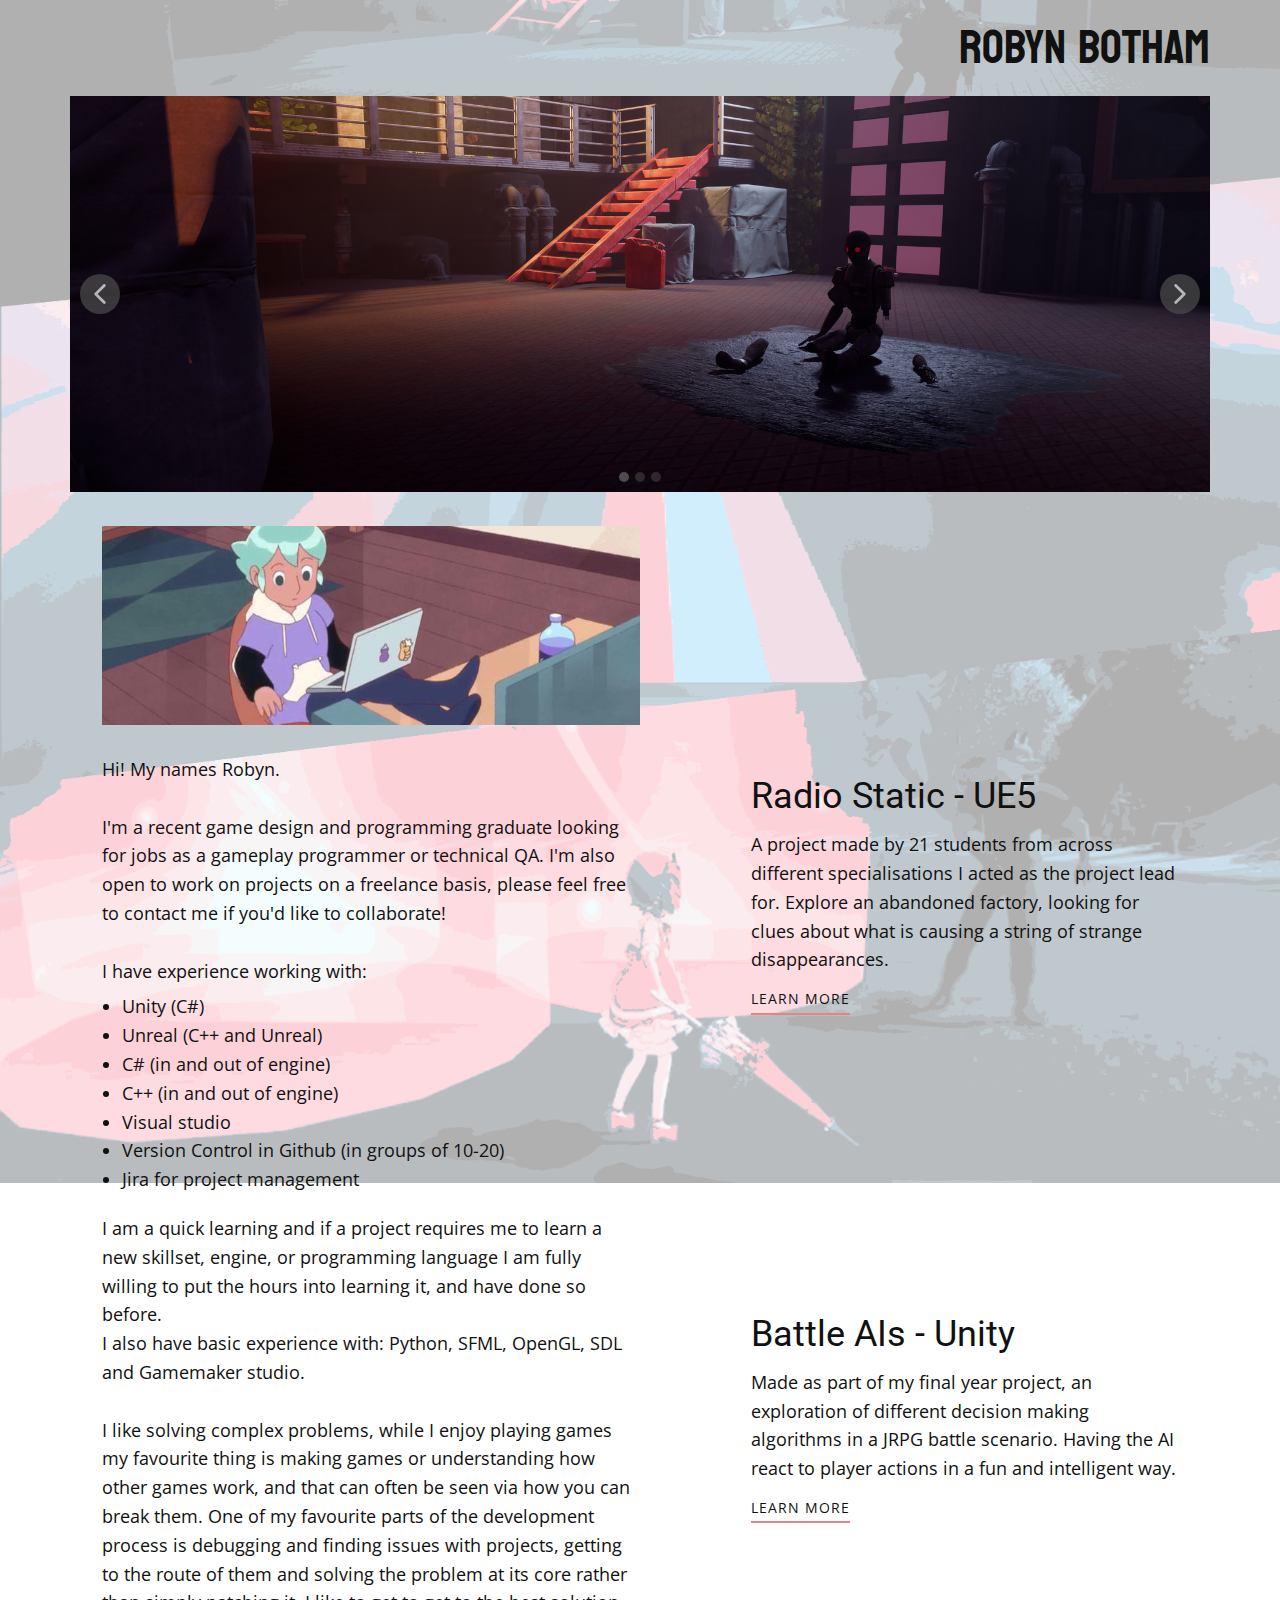
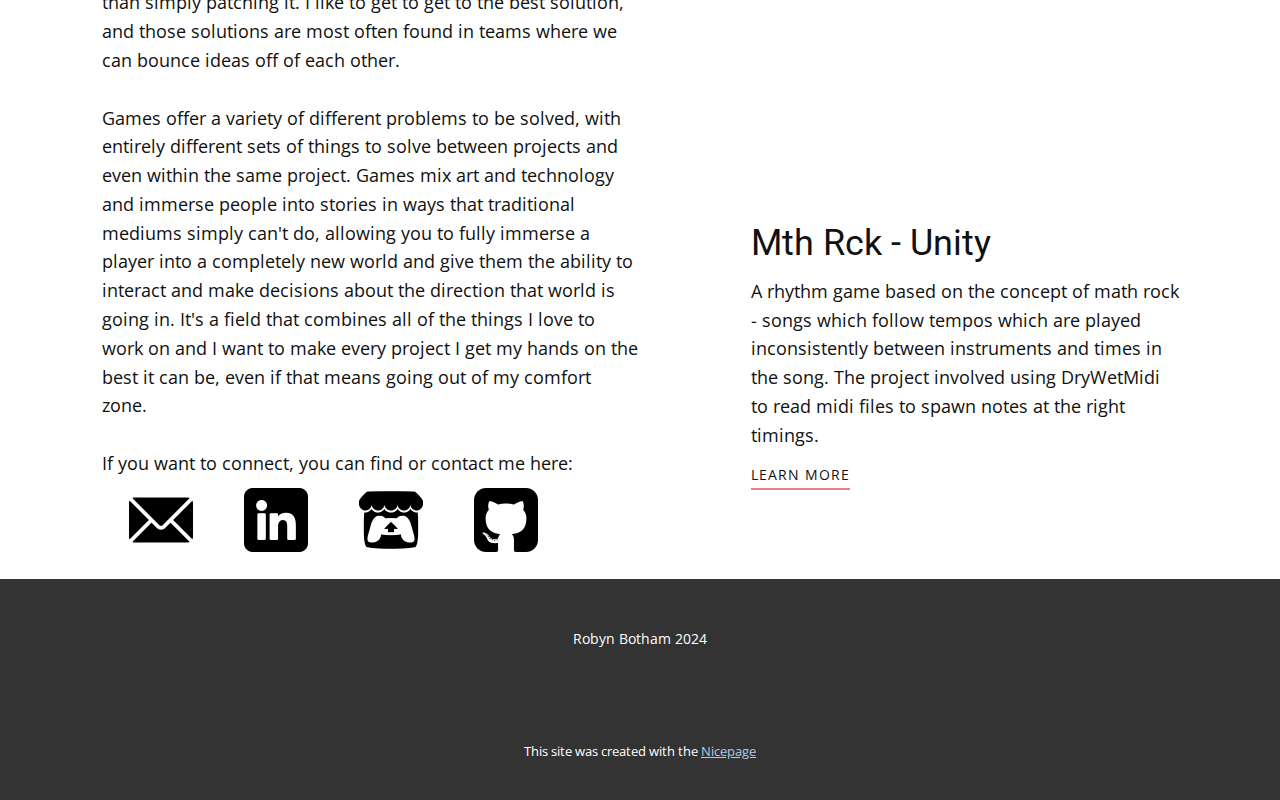
==== index.html @ fcae23da "fix" ====
<!DOCTYPE html>
<html style="font-size: 16px;" lang="en"><head>
    <meta name="viewport" content="width=device-width, initial-scale=1.0">
    <meta charset="utf-8">
    <meta name="keywords" content="games industry
programmer
unity
unreal">
    <meta name="description" content="Robyn Botham is a games design and programming graduate, looking for work in gameplay programming or technical QA roles in the game industry. ">
    <title>Robyn Botham Games Portfolio</title>
    <link rel="stylesheet" href="nicepage.css" media="screen">
<link rel="stylesheet" href="Home.css" media="screen">
    <script class="u-script" type="text/javascript" src="jquery.js" defer=""></script>
    <script class="u-script" type="text/javascript" src="nicepage.js" defer=""></script>
    <meta name="generator" content="Nicepage 6.10.5, nicepage.com">
    <meta property="og:title" content="Robyn Botham's Porfolio">
    <meta property="og:description" content="Game Industry Portfolio">
    <meta property="og:image" content="images/edit.png">
    <link id="u-theme-google-font" rel="stylesheet" href="https://fonts.googleapis.com/css?family=Roboto:100,100i,300,300i,400,400i,500,500i,700,700i,900,900i|Open+Sans:300,300i,400,400i,500,500i,600,600i,700,700i,800,800i">
    <link id="u-page-google-font" rel="stylesheet" href="https://fonts.googleapis.com/css?family=Bayon:400">
    
    
    
    
    <script type="application/ld+json">{
		"@context": "http://schema.org",
		"@type": "Organization",
		"name": ""
}</script>
    <meta name="theme-color" content="#478ac9">
    <meta property="og:type" content="website">
  <meta data-intl-tel-input-cdn-path="intlTelInput/"></head>
  <body data-home-page="Home.html" data-home-page-title="Home" data-path-to-root="./" data-include-products="false" class="u-body u-image u-xl-mode" data-lang="en" style="background-position: 50% 50%; background-image: url(&quot;images/opacity.png&quot;);"><header class="u-clearfix u-header u-header" id="sec-cfee"><div class="u-clearfix u-sheet u-sheet-1">
        <p class="u-align-right u-custom-font u-text u-text-1">Robyn Botham</p>
      </div></header>
    <section class="u-clearfix u-section-1" id="sec-9488">
      <div class="u-clearfix u-sheet u-sheet-1">
        <div class="u-carousel u-expanded-width u-gallery u-gallery-slider u-layout-carousel u-lightbox u-no-transition u-show-text-on-hover u-gallery-1" id="carousel-f504" data-interval="5000" data-u-ride="carousel">
          <ol class="u-absolute-hcenter u-carousel-indicators u-carousel-indicators-1">
            <li data-u-target="#carousel-f504" data-u-slide-to="0" class="u-active u-grey-70 u-shape-circle" style="width: 10px; height: 10px;"></li>
            <li data-u-target="#carousel-f504" data-u-slide-to="1" class="u-grey-70 u-shape-circle" style="width: 10px; height: 10px;"></li>
            <li data-u-target="#carousel-f504" data-u-slide-to="2" class="u-grey-70 u-shape-circle" style="width: 10px; height: 10px;"></li>
          </ol>
          <div class="u-carousel-inner u-gallery-inner" role="listbox">
            <div class="u-active u-carousel-item u-effect-fade u-gallery-item u-carousel-item-1">
              <div class="u-back-slide" data-image-width="1919" data-image-height="777">
                <img class="u-back-image u-expanded" src="images/radiostaitc.png">
              </div>
              <div class="u-align-center u-container-align-right u-over-slide u-shading u-valign-bottom u-over-slide-1">
                <h3 class="u-align-right u-gallery-heading" style="margin-right: 0px; margin-left: auto;">Radio Static</h3>
                <p class="u-align-right u-gallery-text" style="margin-right: 0px; margin-left: auto;">Set in the near future, you play as a government detective tasked with finding out what has been causing a string of strange disappearances. </p>
              </div>
            </div>
            <div class="u-carousel-item u-effect-fade u-gallery-item u-carousel-item-2">
              <div class="u-back-slide" data-image-width="1039" data-image-height="412">
                <img class="u-back-image u-expanded" src="images/aigame.png">
              </div>
              <div class="u-align-center u-container-align-right u-over-slide u-shading u-valign-bottom u-over-slide-2">
                <h3 class="u-align-right u-gallery-heading" style="margin-right: 0px; margin-left: auto;">Battle AIs</h3>
                <p class="u-align-right u-gallery-text" style="margin-right: 0px; margin-left: auto;">Made for my final year project, an exploration of different decision making algorithms in a battle scenario.</p>
              </div>
            </div>
            <div class="u-carousel-item u-effect-fade u-gallery-item u-carousel-item-3" data-image-width="347" data-image-height="222">
              <div class="u-back-slide">
                <img class="u-back-image u-expanded" src="images/mthroc.png" alt="MthRck">
              </div>
              <div class="u-align-center u-container-align-right u-over-slide u-shading u-valign-bottom u-over-slide-3">
                <h3 class="u-align-right u-gallery-heading" style="margin-right: 0px; margin-left: auto;">MthRck</h3>
                <p class="u-align-right u-gallery-text" style="margin-right: 0px; margin-left: auto;">rhythm game based off of math rock, can read midi files and turn them into playable levels.</p>
              </div>
              <style data-mode="XL"></style>
              <style data-mode="LG"></style>
              <style data-mode="MD"></style>
              <style data-mode="SM"></style>
              <style data-mode="XS"></style>
            </div>
          </div>
          <a class="u-absolute-vcenter u-carousel-control u-carousel-control-prev u-grey-70 u-icon-circle u-opacity u-opacity-70 u-spacing-10 u-text-white u-carousel-control-1" href="#carousel-f504" role="button" data-u-slide="prev">
            <span aria-hidden="true">
              <svg viewBox="0 0 451.847 451.847"><path d="M97.141,225.92c0-8.095,3.091-16.192,9.259-22.366L300.689,9.27c12.359-12.359,32.397-12.359,44.751,0
c12.354,12.354,12.354,32.388,0,44.748L173.525,225.92l171.903,171.909c12.354,12.354,12.354,32.391,0,44.744
c-12.354,12.365-32.386,12.365-44.745,0l-194.29-194.281C100.226,242.115,97.141,234.018,97.141,225.92z"></path></svg>
            </span>
            <span class="sr-only">
              <svg viewBox="0 0 451.847 451.847"><path d="M97.141,225.92c0-8.095,3.091-16.192,9.259-22.366L300.689,9.27c12.359-12.359,32.397-12.359,44.751,0
c12.354,12.354,12.354,32.388,0,44.748L173.525,225.92l171.903,171.909c12.354,12.354,12.354,32.391,0,44.744
c-12.354,12.365-32.386,12.365-44.745,0l-194.29-194.281C100.226,242.115,97.141,234.018,97.141,225.92z"></path></svg>
            </span>
          </a>
          <a class="u-absolute-vcenter u-carousel-control u-carousel-control-next u-grey-70 u-icon-circle u-opacity u-opacity-70 u-spacing-10 u-text-white u-carousel-control-2" href="#carousel-f504" role="button" data-u-slide="next">
            <span aria-hidden="true">
              <svg viewBox="0 0 451.846 451.847"><path d="M345.441,248.292L151.154,442.573c-12.359,12.365-32.397,12.365-44.75,0c-12.354-12.354-12.354-32.391,0-44.744
L278.318,225.92L106.409,54.017c-12.354-12.359-12.354-32.394,0-44.748c12.354-12.359,32.391-12.359,44.75,0l194.287,194.284
c6.177,6.18,9.262,14.271,9.262,22.366C354.708,234.018,351.617,242.115,345.441,248.292z"></path></svg>
            </span>
            <span class="sr-only">
              <svg viewBox="0 0 451.846 451.847"><path d="M345.441,248.292L151.154,442.573c-12.359,12.365-32.397,12.365-44.75,0c-12.354-12.354-12.354-32.391,0-44.744
L278.318,225.92L106.409,54.017c-12.354-12.359-12.354-32.394,0-44.748c12.354-12.359,32.391-12.359,44.75,0l194.287,194.284
c6.177,6.18,9.262,14.271,9.262,22.366C354.708,234.018,351.617,242.115,345.441,248.292z"></path></svg>
            </span>
          </a>
        </div>
      </div>
    </section>
    <section class="u-clearfix u-section-2" id="sec-8be1">
      <div class="u-clearfix u-sheet u-valign-middle u-sheet-1">
        <div class="custom-expanded u-layout-grid u-list u-list-1">
          <div class="u-repeater u-repeater-1">
            <div class="u-container-align-left u-container-style u-list-item u-repeater-item">
              <div class="u-container-layout u-similar-container u-valign-top u-container-layout-1">
                <div class="u-expanded-width u-video u-video-contain u-video-1">
                  <div class="embed-responsive embed-responsive-1">
                    <iframe style="position: absolute;top: 0;left: 0;width: 100%;height: 100%;" class="embed-responsive-item" src="https://www.youtube.com/embed/YjqsEYH8Xr0?mute=0&amp;showinfo=0&amp;controls=0&amp;start=0" frameborder="0" allowfullscreen=""></iframe>
                  </div>
                </div>
                <h3 class="u-align-left u-text u-text-default u-text-1">Radio Static - UE5</h3>
                <p class="u-align-left u-text u-text-2">A project made by 21 students from across different specialisations I acted​ as the project lead for. Explore an abandoned factory, looking for clues about what is causing a string of strange disappearances.&nbsp;</p>
                <a href="https://multidimensionalsock.itch.io/radiostatic" class="u-active-none u-align-left u-border-2 u-border-hover-palette-2-base u-border-palette-2-light-1 u-btn u-button-style u-hover-none u-none u-text-body-color u-btn-1" target="_blank">learn more</a>
              </div>
            </div>
            <div class="u-container-align-left u-container-style u-list-item u-repeater-item">
              <div class="u-container-layout u-similar-container u-valign-top u-container-layout-2">
                <div class="u-expanded-width u-video u-video-contain u-video-2">
                  <div class="embed-responsive embed-responsive-2">
                    <iframe style="position: absolute;top: 0;left: 0;width: 100%;height: 100%;" class="embed-responsive-item" src="https://www.youtube.com/embed/uM35WPZ2psQ?mute=0&amp;showinfo=0&amp;controls=0&amp;start=0" frameborder="0" allowfullscreen=""></iframe>
                  </div>
                </div>
                <h3 class="u-align-left u-text u-text-default u-text-3">Battle AIs - Unity</h3>
                <p class="u-align-left u-text u-text-4">Made as part of my final year project, an exploration of different decision making algorithms in a JRPG battle scenario. Having the AI react to player actions in a fun and intelligent way. </p>
                <a href="https://github.com/multidimensionalsock/Battle-AI-Project-Unity" class="u-active-none u-align-left u-border-2 u-border-hover-palette-2-base u-border-palette-2-light-1 u-btn u-button-style u-hover-none u-none u-text-body-color u-btn-2" target="_blank">learn more</a>
              </div>
            </div>
            <div class="u-container-align-left u-container-style u-list-item u-repeater-item">
              <div class="u-container-layout u-similar-container u-valign-top u-container-layout-3">
                <div class="u-expanded-width u-video u-video-contain u-video-3">
                  <div class="embed-responsive embed-responsive-3">
                    <iframe style="position: absolute;top: 0;left: 0;width: 100%;height: 100%;" class="embed-responsive-item" src="https://www.youtube.com/embed/Iao5DgEHjBU?mute=0&amp;showinfo=0&amp;controls=0&amp;start=0" frameborder="0" allowfullscreen=""></iframe>
                  </div>
                </div>
                <h3 class="u-align-left u-text u-text-default u-text-5">Mth Rck - Unity</h3>
                <p class="u-align-left u-text u-text-6">A rhythm game based on the concept of math rock - songs which follow tempos which are played inconsistently between instruments and times in the song. The project involved using DryWetMidi to read midi files to spawn notes at the right timings. </p>
                <a href="https://multidimensionalsock.itch.io/mth-rck" class="u-active-none u-align-left u-border-2 u-border-hover-palette-2-base u-border-palette-2-light-1 u-btn u-button-style u-hover-none u-none u-text-body-color u-btn-3" target="_blank">learn more</a>
              </div>
            </div>
          </div>
        </div>
        <img class="u-image u-image-default u-image-1" src="images/cas-appreciation-post-v0-9ns3jdobke0b1.jpg" alt="" data-image-width="750" data-image-height="418">
        <p class="u-text u-text-7">Hi! My names Robyn.&nbsp;<br>
          <br>I'm a recent game design and programming graduate looking for jo​bs as a gameplay programmer or technical QA. I'm also open to work on projects on a freelance basis, please feel free to contact me if you'd like to collaborate!<br>
          <br>I have experience working with:
        </p>
        <ul class="u-text u-text-8">
          <li>Unity (C#)</li>
          <li>Unreal (C++ and Unreal)</li>
          <li>C# (in and out of engine)</li>
          <li>C++ (in and out of engine)&nbsp;</li>
          <li>Visual studio&nbsp;</li>
          <li>Version Control in Github (in groups of 10-20)</li>
          <li>Jira for project management&nbsp;</li>
        </ul>
        <p class="u-text u-text-9">I am a quick learning and if a project requires me to learn a new skillset, engine, or programming language I am fully willing to put the hours into learning it, and have done so before.<br>I also have basic experience with: Python, SFML, OpenGL, SDL and Gamemaker studio.&nbsp;<br>&nbsp;<br>I like solving complex problems, while I enjoy playing games my favourite thing is making games or understanding how other games work, and that can often be seen via how you can break them. One of my favourite parts of the development process is debugging and finding issues with projects, getting to the route of them and solving the problem at its core rather than simply patching it. I like to get to get to the best solution, and those solutions are most often found in teams where we can bounce ideas off of each other.<br>
          <br>Games offer a variety of different problems to be solved, with entirely different sets of things to solve between projects and even within the same project. Games mix art and technology and immerse people into stories in ways that traditional mediums simply can't do, allowing you to fully immerse a player into a completely new world and give them the ability to interact and make decisions about the direction that world is going in. It's a field that combines all of the things I love to work on and I want to make every project I get my hands on the best it can be, even if that means going out of my comfort zone.<br>
          <br>If you want to connect, you can find or contact me here:<br>
        </p>
        <div class="u-list u-list-2">
          <div class="u-repeater u-repeater-2">
            <div class="u-container-style u-list-item u-repeater-item">
              <div class="u-container-layout u-similar-container u-container-layout-4"><span class="u-custom-item u-file-icon u-icon u-icon-1" data-href="mailto:dbotham16@outlook.com" data-target="_blank"><img src="images/542689.png" alt=""></span>
              </div>
            </div>
            <div class="u-container-style u-list-item u-repeater-item">
              <div class="u-container-layout u-similar-container u-container-layout-5"><span class="u-custom-item u-file-icon u-icon u-icon-2" data-href="https://www.linkedin.com/in/multidimensionalsock/" data-target="_blank"><img src="images/3536569.png" alt=""></span>
              </div>
            </div>
            <div class="u-container-style u-list-item u-repeater-item">
              <div class="u-container-layout u-similar-container u-container-layout-6"><span class="u-custom-item u-file-icon u-icon u-icon-3" data-href="https://multidimensionalsock.itch.io/"><img src="images/itch-io_2.png" alt=""></span>
              </div>
            </div>
            <div class="u-container-style u-list-item u-repeater-item">
              <div class="u-container-layout u-similar-container u-container-layout-7"><span class="u-custom-item u-file-icon u-icon u-icon-4" data-href="https://github.com/multidimensionalsock" data-target="_blank"><img src="images/25657.png" alt=""></span>
              </div>
            </div>
          </div>
        </div>
      </div>
    </section>
    
    
    
    <footer class="u-align-center u-clearfix u-footer u-grey-80 u-footer" id="sec-14c9"><div class="u-clearfix u-sheet u-sheet-1">
        <p class="u-small-text u-text u-text-variant u-text-1">Robyn Botham 2024</p>
      </div></footer>
    <section class="u-backlink u-clearfix u-grey-80">
      <p class="u-text">
        <span>This site was created with the </span>
        <a class="u-link" href="https://nicepage.com/" target="_blank" rel="nofollow">
          <span>Nicepage</span>
        </a>
      </p>
    </section>
  
</body></html>
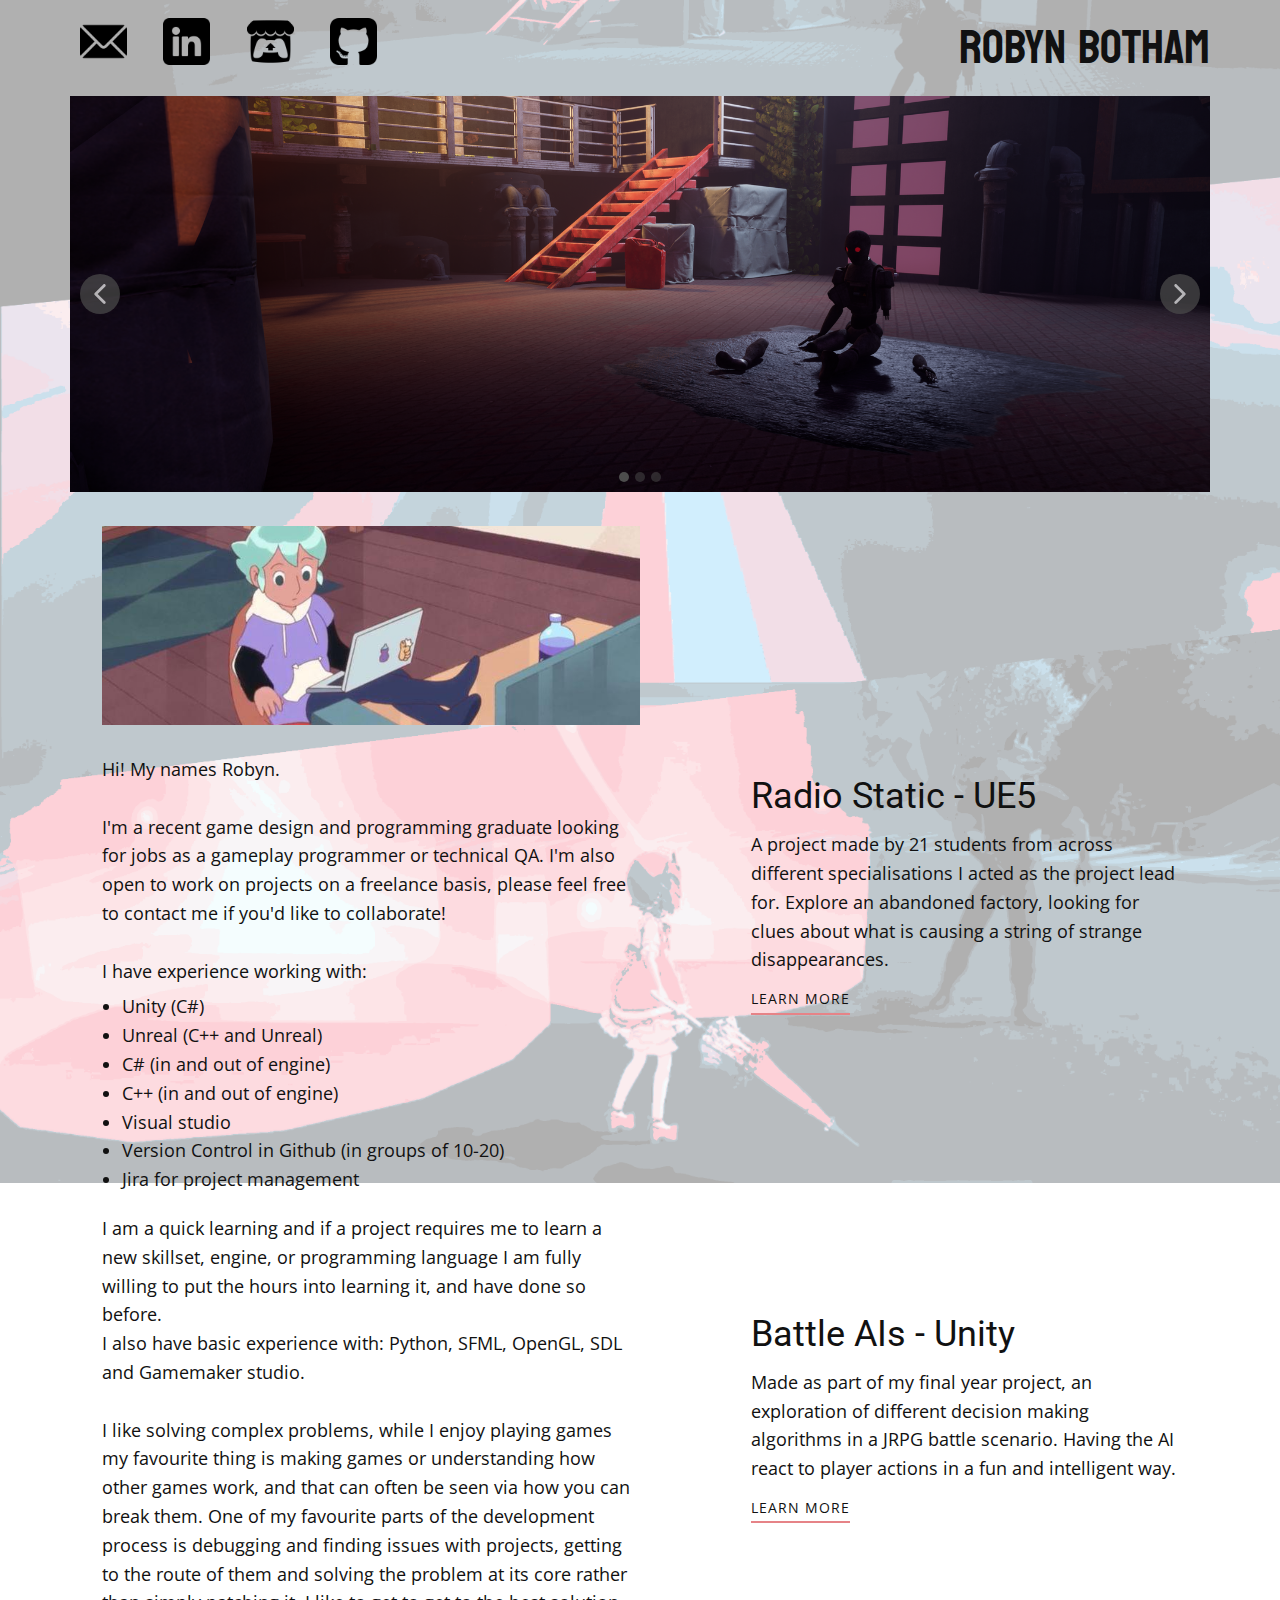
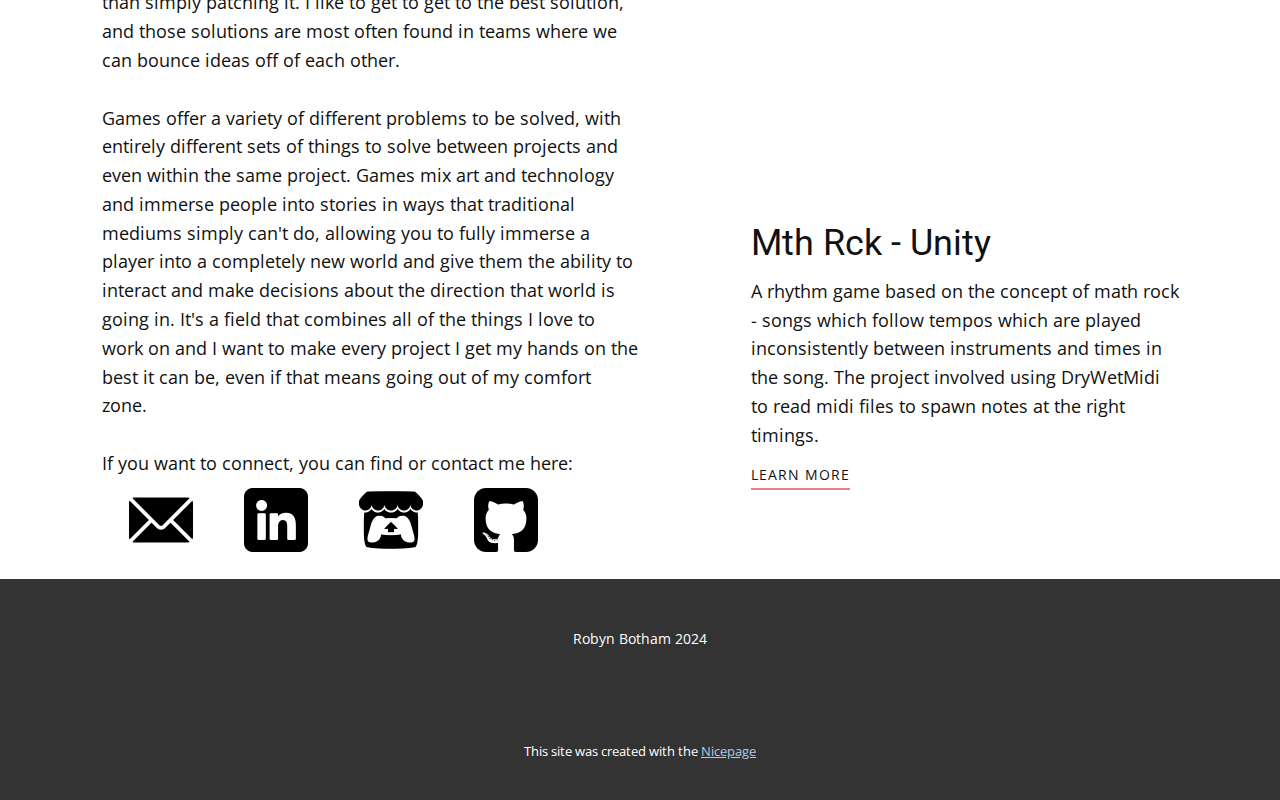
==== commit 848e4882: "Revert "fix"" ====
--- a/index.html
+++ b/index.html
@@ -31,6 +31,26 @@
     <meta property="og:type" content="website">
   <meta data-intl-tel-input-cdn-path="intlTelInput/"></head>
   <body data-home-page="Home.html" data-home-page-title="Home" data-path-to-root="./" data-include-products="false" class="u-body u-image u-xl-mode" data-lang="en" style="background-position: 50% 50%; background-image: url(&quot;images/opacity.png&quot;);"><header class="u-clearfix u-header u-header" id="sec-cfee"><div class="u-clearfix u-sheet u-sheet-1">
+        <div class="u-list u-list-1">
+          <div class="u-repeater u-repeater-1">
+            <div class="u-container-style u-list-item u-repeater-item">
+              <div class="u-container-layout u-similar-container u-container-layout-1"><span class="u-custom-item u-file-icon u-icon u-icon-1" data-href="mailto:dbotham16@outlook.com" data-target="_blank"><img src="images/542689.png" alt=""></span>
+              </div>
+            </div>
+            <div class="u-container-style u-list-item u-repeater-item">
+              <div class="u-container-layout u-similar-container u-container-layout-2"><span class="u-custom-item u-file-icon u-icon u-icon-2" data-href="https://www.linkedin.com/in/multidimensionalsock/" data-target="_blank"><img src="images/3536569.png" alt=""></span>
+              </div>
+            </div>
+            <div class="u-container-style u-list-item u-repeater-item">
+              <div class="u-container-layout u-similar-container u-container-layout-3"><span class="u-custom-item u-file-icon u-icon u-icon-3" data-href="https://multidimensionalsock.itch.io/"><img src="images/itch-io_2.png" alt=""></span>
+              </div>
+            </div>
+            <div class="u-container-style u-list-item u-repeater-item">
+              <div class="u-container-layout u-similar-container u-container-layout-4"><span class="u-custom-item u-file-icon u-icon u-icon-4" data-href="https://github.com/multidimensionalsock" data-target="_blank"><img src="images/25657.png" alt=""></span>
+              </div>
+            </div>
+          </div>
+        </div>
         <p class="u-align-right u-custom-font u-text u-text-1">Robyn Botham</p>
       </div></header>
     <section class="u-clearfix u-section-1" id="sec-9488">
--- a/nicepage.css
+++ b/nicepage.css
@@ -42557,30 +42557,106 @@
   min-height: 96px;
 }
 
+.u-header .u-list-1 {
+  width: 323px;
+  margin: 0 auto 0 0;
+}
+
+.u-header .u-repeater-1 {
+  min-height: 83px;
+  grid-auto-columns: calc(25% - 7.5px);
+  grid-template-columns: repeat(4, calc(25% - 7.5px));
+  grid-gap: 10px;
+}
+
+.u-header .u-container-layout-1 {
+  padding: 10px 10px 9px;
+}
+
+.u-header .u-icon-1 {
+  width: 47px;
+  height: 47px;
+  margin: 8px auto 0 0;
+  padding: 0;
+}
+
+.u-header .u-container-layout-2 {
+  padding: 10px 10px 9px;
+}
+
+.u-header .u-icon-2 {
+  width: 47px;
+  height: 47px;
+  margin: 8px auto 0 0;
+  padding: 0;
+}
+
+.u-header .u-container-layout-3 {
+  padding: 10px 10px 9px;
+}
+
+.u-header .u-icon-3 {
+  width: 47px;
+  height: 47px;
+  margin: 8px auto 0 0;
+  padding: 0;
+}
+
+.u-header .u-container-layout-4 {
+  padding: 10px 10px 9px;
+}
+
+.u-header .u-icon-4 {
+  width: 47px;
+  height: 47px;
+  margin: 8px auto 0 0;
+  padding: 0;
+}
+
 .u-header .u-text-1 {
   font-family: Bayon;
   line-height: 2;
   font-size: 3rem;
-  margin: 0 0 0 641px;
+  margin: -83px 0 0 641px;
 }
 @media (max-width: 1199px) {
+  .u-header .u-list-1 {
+    width: 323px;
+  }
+
   .u-header .u-text-1 {
+    margin-top: -83px;
     margin-right: 0;
     margin-left: 541px;
   }
 }
 @media (max-width: 991px) {
+  .u-header .u-repeater-1 {
+    min-height: 365px;
+    grid-auto-columns: calc(50% - 5px);
+    grid-template-columns: repeat(2, calc(50% - 5px));
+  }
+
   .u-header .u-text-1 {
     margin-left: 321px;
   }
 }
 @media (max-width: 767px) {
+  .u-header .u-repeater-1 {
+    grid-auto-columns: calc(100% - 0px);
+    grid-template-columns: 100%;
+  }
+
   .u-header .u-text-1 {
+    margin-left: 141px;
     font-size: 1rem;
-    margin-left: 141px;
   }
 }
 @media (max-width: 575px) {
+  .u-header .u-repeater-1 {
+    grid-auto-columns: 100%;
+  }
+
   .u-header .u-text-1 {
     margin-left: 0;
   }
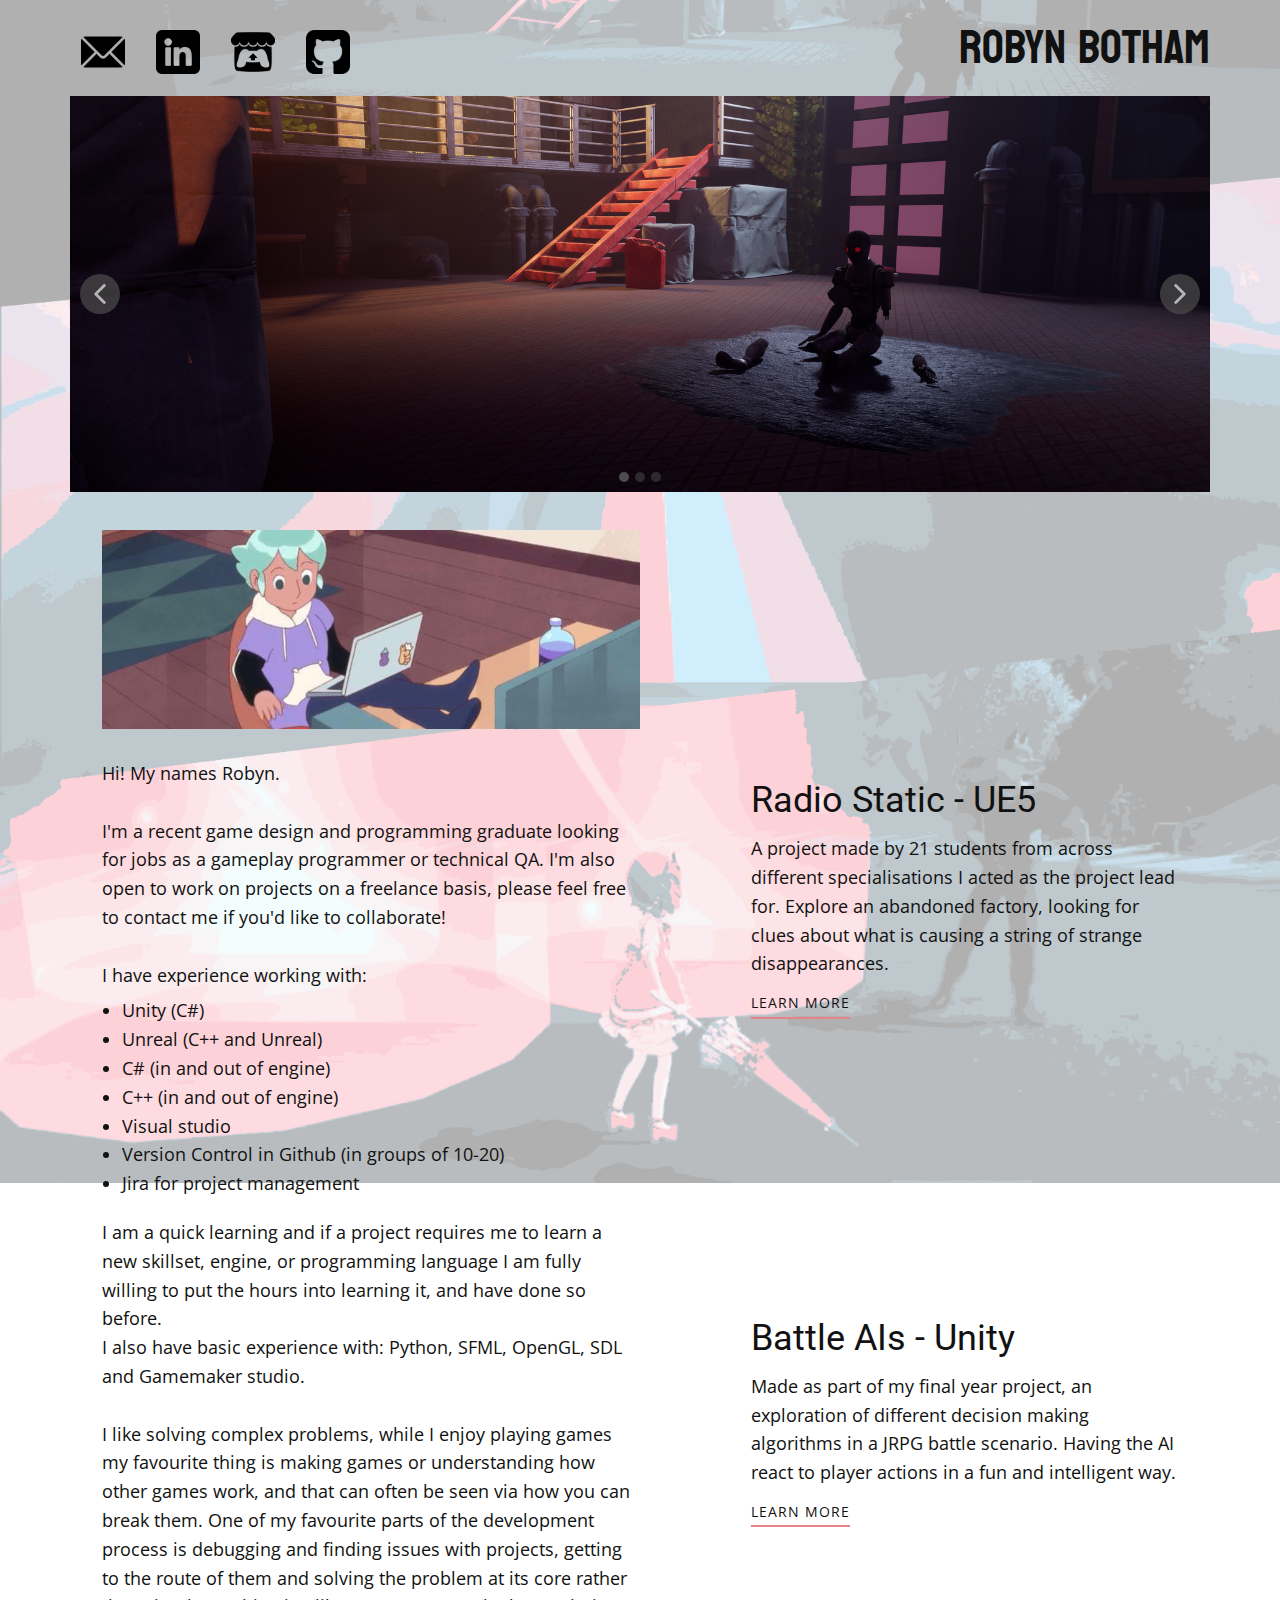
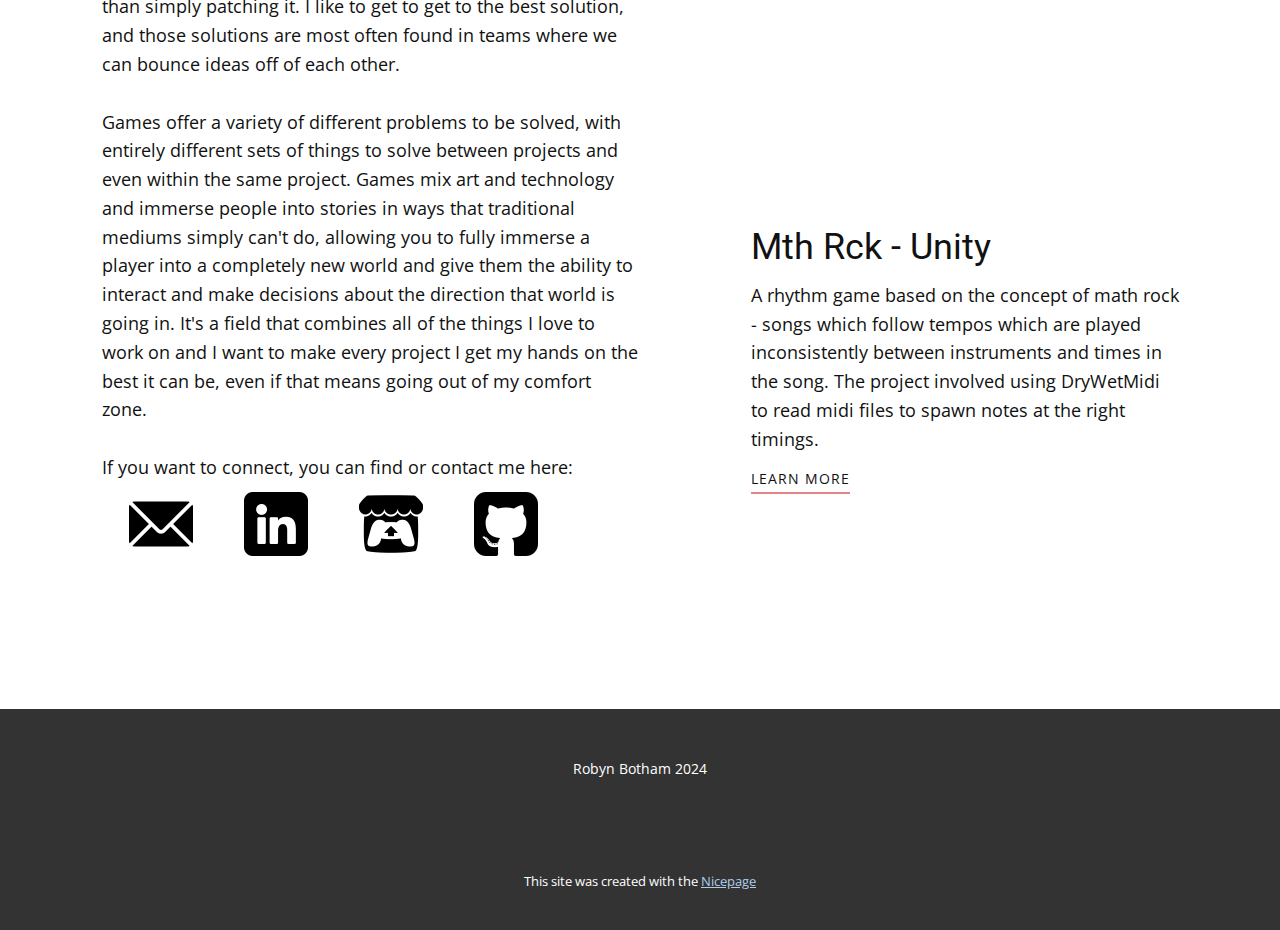
==== commit 2934ab97: "format update" ====
--- a/index.html
+++ b/index.html
@@ -30,36 +30,36 @@
     <meta name="theme-color" content="#478ac9">
     <meta property="og:type" content="website">
   <meta data-intl-tel-input-cdn-path="intlTelInput/"></head>
-  <body data-home-page="Home.html" data-home-page-title="Home" data-path-to-root="./" data-include-products="false" class="u-body u-image u-xl-mode" data-lang="en" style="background-position: 50% 50%; background-image: url(&quot;images/opacity.png&quot;);"><header class="u-clearfix u-header u-header" id="sec-cfee"><div class="u-clearfix u-sheet u-sheet-1">
-        <div class="u-list u-list-1">
+  <body data-home-page="Home.html" data-home-page-title="Home" data-path-to-root="./" data-include-products="false" class="u-body u-image u-xl-mode" data-lang="en" style="background-position: 50% 50%; background-image: url(&quot;images/opacity.png&quot;);"><header class="u-clearfix u-header u-header" id="sec-cfee"><div class="u-clearfix u-sheet u-valign-bottom-lg u-valign-bottom-xl u-valign-middle-md u-valign-middle-sm u-sheet-1">
+        <p class="u-align-center-md u-align-center-sm u-align-center-xs u-align-right-lg u-align-right-xl u-custom-font u-text u-text-1">Robyn Botham</p>
+        <div class="u-expanded-width-md u-expanded-width-sm u-expanded-width-xs u-list u-list-1">
           <div class="u-repeater u-repeater-1">
             <div class="u-container-style u-list-item u-repeater-item">
-              <div class="u-container-layout u-similar-container u-container-layout-1"><span class="u-custom-item u-file-icon u-icon u-icon-1" data-href="mailto:dbotham16@outlook.com" data-target="_blank"><img src="images/542689.png" alt=""></span>
-              </div>
-            </div>
-            <div class="u-container-style u-list-item u-repeater-item">
-              <div class="u-container-layout u-similar-container u-container-layout-2"><span class="u-custom-item u-file-icon u-icon u-icon-2" data-href="https://www.linkedin.com/in/multidimensionalsock/" data-target="_blank"><img src="images/3536569.png" alt=""></span>
-              </div>
-            </div>
-            <div class="u-container-style u-list-item u-repeater-item">
-              <div class="u-container-layout u-similar-container u-container-layout-3"><span class="u-custom-item u-file-icon u-icon u-icon-3" data-href="https://multidimensionalsock.itch.io/"><img src="images/itch-io_2.png" alt=""></span>
-              </div>
-            </div>
-            <div class="u-container-style u-list-item u-repeater-item">
-              <div class="u-container-layout u-similar-container u-container-layout-4"><span class="u-custom-item u-file-icon u-icon u-icon-4" data-href="https://github.com/multidimensionalsock" data-target="_blank"><img src="images/25657.png" alt=""></span>
-              </div>
-            </div>
-          </div>
-        </div>
-        <p class="u-align-right u-custom-font u-text u-text-1">Robyn Botham</p>
+              <div class="u-container-layout u-similar-container u-valign-middle u-container-layout-1"><span class="u-custom-item u-file-icon u-icon u-icon-1" data-href="mailto:dbotham16@outlook.com" data-target="_blank"><img src="images/542689.png" alt=""></span>
+              </div>
+            </div>
+            <div class="u-container-style u-list-item u-repeater-item">
+              <div class="u-container-layout u-similar-container u-valign-middle u-container-layout-2"><span class="u-custom-item u-file-icon u-icon u-icon-2" data-href="https://www.linkedin.com/in/multidimensionalsock/" data-target="_blank"><img src="images/3536569.png" alt=""></span>
+              </div>
+            </div>
+            <div class="u-container-style u-list-item u-repeater-item">
+              <div class="u-container-layout u-similar-container u-valign-middle u-container-layout-3"><span class="u-custom-item u-file-icon u-icon u-icon-3" data-href="https://multidimensionalsock.itch.io/"><img src="images/itch-io_2.png" alt=""></span>
+              </div>
+            </div>
+            <div class="u-container-style u-list-item u-repeater-item">
+              <div class="u-container-layout u-similar-container u-valign-middle u-container-layout-4"><span class="u-custom-item u-file-icon u-icon u-icon-4" data-href="https://github.com/multidimensionalsock" data-target="_blank"><img src="images/25657.png" alt=""></span>
+              </div>
+            </div>
+          </div>
+        </div>
       </div></header>
     <section class="u-clearfix u-section-1" id="sec-9488">
       <div class="u-clearfix u-sheet u-sheet-1">
-        <div class="u-carousel u-expanded-width u-gallery u-gallery-slider u-layout-carousel u-lightbox u-no-transition u-show-text-on-hover u-gallery-1" id="carousel-f504" data-interval="5000" data-u-ride="carousel">
+        <div class="u-carousel u-expanded-width u-gallery u-gallery-slider u-layout-carousel u-lightbox u-no-transition u-show-text-on-hover u-gallery-1" id="carousel-1eee" data-interval="5000" data-u-ride="carousel">
           <ol class="u-absolute-hcenter u-carousel-indicators u-carousel-indicators-1">
-            <li data-u-target="#carousel-f504" data-u-slide-to="0" class="u-active u-grey-70 u-shape-circle" style="width: 10px; height: 10px;"></li>
-            <li data-u-target="#carousel-f504" data-u-slide-to="1" class="u-grey-70 u-shape-circle" style="width: 10px; height: 10px;"></li>
-            <li data-u-target="#carousel-f504" data-u-slide-to="2" class="u-grey-70 u-shape-circle" style="width: 10px; height: 10px;"></li>
+            <li data-u-target="#carousel-1eee" data-u-slide-to="0" class="u-active u-grey-70 u-shape-circle" style="width: 10px; height: 10px;"></li>
+            <li data-u-target="#carousel-1eee" data-u-slide-to="1" class="u-grey-70 u-shape-circle" style="width: 10px; height: 10px;"></li>
+            <li data-u-target="#carousel-1eee" data-u-slide-to="2" class="u-grey-70 u-shape-circle" style="width: 10px; height: 10px;"></li>
           </ol>
           <div class="u-carousel-inner u-gallery-inner" role="listbox">
             <div class="u-active u-carousel-item u-effect-fade u-gallery-item u-carousel-item-1">
@@ -91,11 +91,11 @@
               <style data-mode="XL"></style>
               <style data-mode="LG"></style>
               <style data-mode="MD"></style>
-              <style data-mode="SM"></style>
-              <style data-mode="XS"></style>
-            </div>
-          </div>
-          <a class="u-absolute-vcenter u-carousel-control u-carousel-control-prev u-grey-70 u-icon-circle u-opacity u-opacity-70 u-spacing-10 u-text-white u-carousel-control-1" href="#carousel-f504" role="button" data-u-slide="prev">
+              <style data-mode="SM" data-visited="true"></style>
+              <style data-mode="XS" data-visited="true"></style>
+            </div>
+          </div>
+          <a class="u-absolute-vcenter u-carousel-control u-carousel-control-prev u-grey-70 u-icon-circle u-opacity u-opacity-70 u-spacing-10 u-text-white u-carousel-control-1" href="#carousel-1eee" role="button" data-u-slide="prev">
             <span aria-hidden="true">
               <svg viewBox="0 0 451.847 451.847"><path d="M97.141,225.92c0-8.095,3.091-16.192,9.259-22.366L300.689,9.27c12.359-12.359,32.397-12.359,44.751,0
 c12.354,12.354,12.354,32.388,0,44.748L173.525,225.92l171.903,171.909c12.354,12.354,12.354,32.391,0,44.744
@@ -107,7 +107,7 @@
 c-12.354,12.365-32.386,12.365-44.745,0l-194.29-194.281C100.226,242.115,97.141,234.018,97.141,225.92z"></path></svg>
             </span>
           </a>
-          <a class="u-absolute-vcenter u-carousel-control u-carousel-control-next u-grey-70 u-icon-circle u-opacity u-opacity-70 u-spacing-10 u-text-white u-carousel-control-2" href="#carousel-f504" role="button" data-u-slide="next">
+          <a class="u-absolute-vcenter u-carousel-control u-carousel-control-next u-grey-70 u-icon-circle u-opacity u-opacity-70 u-spacing-10 u-text-white u-carousel-control-2" href="#carousel-1eee" role="button" data-u-slide="next">
             <span aria-hidden="true">
               <svg viewBox="0 0 451.846 451.847"><path d="M345.441,248.292L151.154,442.573c-12.359,12.365-32.397,12.365-44.75,0c-12.354-12.354-12.354-32.391,0-44.744
 L278.318,225.92L106.409,54.017c-12.354-12.359-12.354-32.394,0-44.748c12.354-12.359,32.391-12.359,44.75,0l194.287,194.284
@@ -123,48 +123,48 @@
       </div>
     </section>
     <section class="u-clearfix u-section-2" id="sec-8be1">
-      <div class="u-clearfix u-sheet u-valign-middle u-sheet-1">
-        <div class="custom-expanded u-layout-grid u-list u-list-1">
+      <div class="u-clearfix u-sheet u-valign-middle-lg u-valign-middle-md u-sheet-1">
+        <div class="u-expanded-width-md u-expanded-width-sm u-expanded-width-xs u-layout-grid u-list u-list-1">
           <div class="u-repeater u-repeater-1">
-            <div class="u-container-align-left u-container-style u-list-item u-repeater-item">
-              <div class="u-container-layout u-similar-container u-valign-top u-container-layout-1">
+            <div class="u-container-align-left-lg u-container-align-left-md u-container-align-left-sm u-container-align-left-xl u-container-style u-list-item u-repeater-item">
+              <div class="u-container-layout u-similar-container u-valign-top-xl u-valign-top-xs u-container-layout-1">
                 <div class="u-expanded-width u-video u-video-contain u-video-1">
                   <div class="embed-responsive embed-responsive-1">
                     <iframe style="position: absolute;top: 0;left: 0;width: 100%;height: 100%;" class="embed-responsive-item" src="https://www.youtube.com/embed/YjqsEYH8Xr0?mute=0&amp;showinfo=0&amp;controls=0&amp;start=0" frameborder="0" allowfullscreen=""></iframe>
                   </div>
                 </div>
-                <h3 class="u-align-left u-text u-text-default u-text-1">Radio Static - UE5</h3>
+                <h3 class="u-align-left u-text u-text-default-lg u-text-default-md u-text-default-sm u-text-default-xl u-text-1">Radio Static - UE5</h3>
                 <p class="u-align-left u-text u-text-2">A project made by 21 students from across different specialisations I acted​ as the project lead for. Explore an abandoned factory, looking for clues about what is causing a string of strange disappearances.&nbsp;</p>
-                <a href="https://multidimensionalsock.itch.io/radiostatic" class="u-active-none u-align-left u-border-2 u-border-hover-palette-2-base u-border-palette-2-light-1 u-btn u-button-style u-hover-none u-none u-text-body-color u-btn-1" target="_blank">learn more</a>
-              </div>
-            </div>
-            <div class="u-container-align-left u-container-style u-list-item u-repeater-item">
-              <div class="u-container-layout u-similar-container u-valign-top u-container-layout-2">
+                <a href="https://multidimensionalsock.itch.io/radiostatic" class="u-active-none u-align-left u-border-2 u-border-hover-palette-2-base u-border-no-left u-border-no-right u-border-no-top u-border-palette-2-light-1 u-btn u-button-style u-hover-none u-none u-text-body-color u-btn-1" target="_blank">learn more</a>
+              </div>
+            </div>
+            <div class="u-container-align-left-lg u-container-align-left-md u-container-align-left-sm u-container-align-left-xl u-container-style u-list-item u-repeater-item">
+              <div class="u-container-layout u-similar-container u-valign-top-xl u-valign-top-xs u-container-layout-2">
                 <div class="u-expanded-width u-video u-video-contain u-video-2">
                   <div class="embed-responsive embed-responsive-2">
                     <iframe style="position: absolute;top: 0;left: 0;width: 100%;height: 100%;" class="embed-responsive-item" src="https://www.youtube.com/embed/uM35WPZ2psQ?mute=0&amp;showinfo=0&amp;controls=0&amp;start=0" frameborder="0" allowfullscreen=""></iframe>
                   </div>
                 </div>
-                <h3 class="u-align-left u-text u-text-default u-text-3">Battle AIs - Unity</h3>
+                <h3 class="u-align-left u-text u-text-default-lg u-text-default-md u-text-default-sm u-text-default-xl u-text-3">Battle AIs - Unity</h3>
                 <p class="u-align-left u-text u-text-4">Made as part of my final year project, an exploration of different decision making algorithms in a JRPG battle scenario. Having the AI react to player actions in a fun and intelligent way. </p>
-                <a href="https://github.com/multidimensionalsock/Battle-AI-Project-Unity" class="u-active-none u-align-left u-border-2 u-border-hover-palette-2-base u-border-palette-2-light-1 u-btn u-button-style u-hover-none u-none u-text-body-color u-btn-2" target="_blank">learn more</a>
-              </div>
-            </div>
-            <div class="u-container-align-left u-container-style u-list-item u-repeater-item">
-              <div class="u-container-layout u-similar-container u-valign-top u-container-layout-3">
+                <a href="https://github.com/multidimensionalsock/Battle-AI-Project-Unity" class="u-active-none u-align-left u-border-2 u-border-hover-palette-2-base u-border-no-left u-border-no-right u-border-no-top u-border-palette-2-light-1 u-btn u-button-style u-hover-none u-none u-text-body-color u-btn-2" target="_blank">learn more</a>
+              </div>
+            </div>
+            <div class="u-container-align-left-lg u-container-align-left-md u-container-align-left-sm u-container-align-left-xl u-container-style u-list-item u-repeater-item">
+              <div class="u-container-layout u-similar-container u-valign-top-xl u-valign-top-xs u-container-layout-3">
                 <div class="u-expanded-width u-video u-video-contain u-video-3">
                   <div class="embed-responsive embed-responsive-3">
                     <iframe style="position: absolute;top: 0;left: 0;width: 100%;height: 100%;" class="embed-responsive-item" src="https://www.youtube.com/embed/Iao5DgEHjBU?mute=0&amp;showinfo=0&amp;controls=0&amp;start=0" frameborder="0" allowfullscreen=""></iframe>
                   </div>
                 </div>
-                <h3 class="u-align-left u-text u-text-default u-text-5">Mth Rck - Unity</h3>
+                <h3 class="u-align-left u-text u-text-default-lg u-text-default-md u-text-default-sm u-text-default-xl u-text-5">Mth Rck - Unity</h3>
                 <p class="u-align-left u-text u-text-6">A rhythm game based on the concept of math rock - songs which follow tempos which are played inconsistently between instruments and times in the song. The project involved using DryWetMidi to read midi files to spawn notes at the right timings. </p>
-                <a href="https://multidimensionalsock.itch.io/mth-rck" class="u-active-none u-align-left u-border-2 u-border-hover-palette-2-base u-border-palette-2-light-1 u-btn u-button-style u-hover-none u-none u-text-body-color u-btn-3" target="_blank">learn more</a>
-              </div>
-            </div>
-          </div>
-        </div>
-        <img class="u-image u-image-default u-image-1" src="images/cas-appreciation-post-v0-9ns3jdobke0b1.jpg" alt="" data-image-width="750" data-image-height="418">
+                <a href="https://multidimensionalsock.itch.io/mth-rck" class="u-active-none u-align-left u-border-2 u-border-hover-palette-2-base u-border-no-left u-border-no-right u-border-no-top u-border-palette-2-light-1 u-btn u-button-style u-hover-none u-none u-text-body-color u-btn-3" target="_blank">learn more</a>
+              </div>
+            </div>
+          </div>
+        </div>
+        <img class="u-expanded-width-md u-expanded-width-sm u-expanded-width-xs u-image u-image-default u-image-1" src="images/cas-appreciation-post-v0-9ns3jdobke0b1.jpg" alt="" data-image-width="750" data-image-height="418">
         <p class="u-text u-text-7">Hi! My names Robyn.&nbsp;<br>
           <br>I'm a recent game design and programming graduate looking for jo​bs as a gameplay programmer or technical QA. I'm also open to work on projects on a freelance basis, please feel free to contact me if you'd like to collaborate!<br>
           <br>I have experience working with:
@@ -182,22 +182,22 @@
           <br>Games offer a variety of different problems to be solved, with entirely different sets of things to solve between projects and even within the same project. Games mix art and technology and immerse people into stories in ways that traditional mediums simply can't do, allowing you to fully immerse a player into a completely new world and give them the ability to interact and make decisions about the direction that world is going in. It's a field that combines all of the things I love to work on and I want to make every project I get my hands on the best it can be, even if that means going out of my comfort zone.<br>
           <br>If you want to connect, you can find or contact me here:<br>
         </p>
-        <div class="u-list u-list-2">
+        <div class="u-expanded-width-sm u-expanded-width-xs u-list u-list-2">
           <div class="u-repeater u-repeater-2">
             <div class="u-container-style u-list-item u-repeater-item">
-              <div class="u-container-layout u-similar-container u-container-layout-4"><span class="u-custom-item u-file-icon u-icon u-icon-1" data-href="mailto:dbotham16@outlook.com" data-target="_blank"><img src="images/542689.png" alt=""></span>
-              </div>
-            </div>
-            <div class="u-container-style u-list-item u-repeater-item">
-              <div class="u-container-layout u-similar-container u-container-layout-5"><span class="u-custom-item u-file-icon u-icon u-icon-2" data-href="https://www.linkedin.com/in/multidimensionalsock/" data-target="_blank"><img src="images/3536569.png" alt=""></span>
-              </div>
-            </div>
-            <div class="u-container-style u-list-item u-repeater-item">
-              <div class="u-container-layout u-similar-container u-container-layout-6"><span class="u-custom-item u-file-icon u-icon u-icon-3" data-href="https://multidimensionalsock.itch.io/"><img src="images/itch-io_2.png" alt=""></span>
-              </div>
-            </div>
-            <div class="u-container-style u-list-item u-repeater-item">
-              <div class="u-container-layout u-similar-container u-container-layout-7"><span class="u-custom-item u-file-icon u-icon u-icon-4" data-href="https://github.com/multidimensionalsock" data-target="_blank"><img src="images/25657.png" alt=""></span>
+              <div class="u-container-layout u-similar-container u-container-layout-4"><span class="u-align-center-md u-align-center-sm u-align-center-xs u-custom-item u-file-icon u-icon u-icon-1" data-href="mailto:dbotham16@outlook.com" data-target="_blank"><img src="images/542689.png" alt=""></span>
+              </div>
+            </div>
+            <div class="u-container-style u-list-item u-repeater-item">
+              <div class="u-container-layout u-similar-container u-container-layout-5"><span class="u-align-center-md u-align-center-sm u-align-center-xs u-custom-item u-file-icon u-icon u-icon-2" data-href="https://www.linkedin.com/in/multidimensionalsock/" data-target="_blank"><img src="images/3536569.png" alt=""></span>
+              </div>
+            </div>
+            <div class="u-container-style u-list-item u-repeater-item">
+              <div class="u-container-layout u-similar-container u-container-layout-6"><span class="u-align-center-md u-align-center-sm u-align-center-xs u-custom-item u-file-icon u-icon u-icon-3" data-href="https://multidimensionalsock.itch.io/"><img src="images/itch-io_2.png" alt=""></span>
+              </div>
+            </div>
+            <div class="u-container-style u-list-item u-repeater-item">
+              <div class="u-container-layout u-similar-container u-container-layout-7"><span class="u-align-center-md u-align-center-sm u-align-center-xs u-custom-item u-file-icon u-icon u-icon-4" data-href="https://github.com/multidimensionalsock" data-target="_blank"><img src="images/25657.png" alt=""></span>
               </div>
             </div>
           </div>
--- a/nicepage.css
+++ b/nicepage.css
@@ -42557,108 +42557,205 @@
   min-height: 96px;
 }
 
-.u-header .u-list-1 {
-  width: 323px;
-  margin: 0 auto 0 0;
-}
-
-.u-header .u-repeater-1 {
-  min-height: 83px;
-  grid-auto-columns: calc(25% - 7.5px);
-  grid-template-columns: repeat(4, calc(25% - 7.5px));
-  grid-gap: 10px;
-}
-
-.u-header .u-container-layout-1 {
-  padding: 10px 10px 9px;
-}
-
-.u-header .u-icon-1 {
-  width: 47px;
-  height: 47px;
-  margin: 8px auto 0 0;
-  padding: 0;
-}
-
-.u-header .u-container-layout-2 {
-  padding: 10px 10px 9px;
-}
-
-.u-header .u-icon-2 {
-  width: 47px;
-  height: 47px;
-  margin: 8px auto 0 0;
-  padding: 0;
-}
-
-.u-header .u-container-layout-3 {
-  padding: 10px 10px 9px;
-}
-
-.u-header .u-icon-3 {
-  width: 47px;
-  height: 47px;
-  margin: 8px auto 0 0;
-  padding: 0;
-}
-
-.u-header .u-container-layout-4 {
-  padding: 10px 10px 9px;
-}
-
-.u-header .u-icon-4 {
-  width: 47px;
-  height: 47px;
-  margin: 8px auto 0 0;
-  padding: 0;
-}
-
 .u-header .u-text-1 {
   font-family: Bayon;
   line-height: 2;
   font-size: 3rem;
-  margin: -83px 0 0 641px;
+  margin: 0 0 0 641px;
+}
+
+.u-header .u-list-1 {
+  width: 290px;
+  margin: -93px auto 0 0;
+}
+
+.u-header .u-repeater-1 {
+  min-height: 93px;
+  grid-auto-columns: calc(25% - 7.5px);
+  grid-template-columns: repeat(4, calc(25% - 7.5px));
+  grid-gap: 10px;
+}
+
+.u-header .u-container-layout-1 {
+  padding: 10px;
+}
+
+.u-header .u-icon-1 {
+  width: 44px;
+  height: 44px;
+  margin: 4px auto 0;
+  padding: 0;
+}
+
+.u-header .u-container-layout-2 {
+  padding: 10px;
+}
+
+.u-header .u-icon-2 {
+  width: 44px;
+  height: 44px;
+  margin: 4px auto 0;
+  padding: 0;
+}
+
+.u-header .u-container-layout-3 {
+  padding: 10px;
+}
+
+.u-header .u-icon-3 {
+  width: 44px;
+  height: 44px;
+  margin: 4px auto 0;
+  padding: 0;
+}
+
+.u-header .u-container-layout-4 {
+  padding: 10px;
+}
+
+.u-header .u-icon-4 {
+  width: 44px;
+  height: 44px;
+  margin: 4px auto 0;
+  padding: 0;
 }
 @media (max-width: 1199px) {
+  .u-header .u-text-1 {
+    margin-right: 0;
+    margin-left: 541px;
+  }
+
   .u-header .u-list-1 {
-    width: 323px;
+    margin-top: -93px;
+  }
+
+  .u-header .u-repeater-1 {
+    min-height: 93px;
+  }
+}
+@media (max-width: 991px) {
+  .u-header .u-sheet-1 {
+    min-height: 215px;
   }
 
   .u-header .u-text-1 {
-    margin-top: -83px;
-    margin-right: 0;
-    margin-left: 541px;
-  }
-}
-@media (max-width: 991px) {
+    font-size: 4.5rem;
+    width: 399px;
+    margin-left: auto;
+    margin-right: auto;
+  }
+
+  .u-header .u-list-1 {
+    margin-top: -33px;
+    margin-right: initial;
+    margin-left: initial;
+    width: auto;
+  }
+
   .u-header .u-repeater-1 {
-    min-height: 365px;
-    grid-auto-columns: calc(50% - 5px);
-    grid-template-columns: repeat(2, calc(50% - 5px));
+    min-height: 104px;
+  }
+
+  .u-header .u-container-layout-1 {
+    padding-right: 0;
+  }
+
+  .u-header .u-icon-1 {
+    width: 64px;
+    height: 64px;
+    margin-top: 0;
+    margin-right: 54px;
+  }
+
+  .u-header .u-container-layout-2 {
+    padding-right: 0;
+  }
+
+  .u-header .u-icon-2 {
+    width: 64px;
+    height: 64px;
+    margin-top: 0;
+    margin-right: 54px;
+  }
+
+  .u-header .u-container-layout-3 {
+    padding-right: 0;
+  }
+
+  .u-header .u-icon-3 {
+    width: 64px;
+    height: 64px;
+    margin-top: 0;
+    margin-right: 54px;
+  }
+
+  .u-header .u-container-layout-4 {
+    padding-right: 0;
+  }
+
+  .u-header .u-icon-4 {
+    width: 64px;
+    height: 64px;
+    margin-top: 0;
+    margin-right: 54px;
+  }
+}
+@media (max-width: 767px) {
+  .u-header .u-sheet-1 {
+    min-height: 206px;
   }
 
   .u-header .u-text-1 {
-    margin-left: 321px;
-  }
-}
-@media (max-width: 767px) {
+    margin-top: 1px;
+  }
+
+  .u-header .u-list-1 {
+    margin-top: -28px;
+    margin-bottom: 1px;
+    width: auto;
+    margin-right: initial;
+    margin-left: initial;
+  }
+
   .u-header .u-repeater-1 {
-    grid-auto-columns: calc(100% - 0px);
-    grid-template-columns: 100%;
+    min-height: 89px;
+  }
+}
+@media (max-width: 575px) {
+  .u-header .u-sheet-1 {
+    min-height: 334px;
   }
 
   .u-header .u-text-1 {
-    margin-left: 141px;
-    font-size: 1rem;
-  }
-}
-@media (max-width: 575px) {
+    font-size: 3.75rem;
+    width: 340px;
+  }
+
+  .u-header .u-list-1 {
+    margin-bottom: 60px;
+    width: auto;
+    margin-right: initial;
+    margin-left: initial;
+  }
+
   .u-header .u-repeater-1 {
-    grid-auto-columns: 100%;
+    min-height: 91px;
   }
 
-  .u-header .u-text-1 {
-    margin-left: 0;
+  .u-header .u-icon-1 {
+    margin-right: 0;
+  }
+
+  .u-header .u-icon-2 {
+    margin-right: 0;
+  }
+
+  .u-header .u-icon-3 {
+    margin-right: 0;
+  }
+
+  .u-header .u-icon-4 {
+    margin-right: 0;
   }
 }
  .u-footer {
--- a/Home.css
+++ b/Home.css
@@ -54,14 +54,32 @@
   right: 10px;
   width: 40px;
   height: 40px;
+}
+
+@media (max-width: 767px) {
+  .u-section-1 .u-sheet-1 {
+    min-height: 396px;
+  }
+
+  .u-section-1 .u-gallery-1 {
+    margin-bottom: 0;
+  }
+}
+
+@media (max-width: 575px) {
+  .u-section-1 .u-gallery-1 {
+    height: 414px;
+    margin-top: -140px;
+    margin-bottom: 60px;
+  }
 }.u-section-2 .u-sheet-1 {
-  min-height: 1624px;
+  min-height: 1813px;
 }
 
 .u-section-2 .u-list-1 {
   grid-template-rows: repeat(1, auto);
   width: 489px;
-  margin: 6px 0 0 auto;
+  margin: 10px 0 0 auto;
 }
 
 .u-section-2 .u-repeater-1 {
@@ -95,7 +113,7 @@
 .u-section-2 .u-btn-1 {
   font-size: 0.875rem;
   letter-spacing: 1px;
-  border-style: none none solid;
+  border-style: solid;
   text-transform: uppercase;
   margin: 12px auto 0 0;
   padding: 2px 0;
@@ -125,7 +143,7 @@
 .u-section-2 .u-btn-2 {
   font-size: 0.875rem;
   letter-spacing: 1px;
-  border-style: none none solid;
+  border-style: solid;
   text-transform: uppercase;
   margin: 12px auto 0 0;
   padding: 2px 0;
@@ -155,7 +173,7 @@
 .u-section-2 .u-btn-3 {
   font-size: 0.875rem;
   letter-spacing: 1px;
-  border-style: none none solid;
+  border-style: solid;
   text-transform: uppercase;
   margin: 12px auto 0 0;
   padding: 2px 0;
@@ -181,11 +199,10 @@
 
 .u-section-2 .u-list-2 {
   width: 450px;
-  margin: 0 auto 17px 49px;
+  margin: 0 auto 60px 49px;
 }
 
 .u-section-2 .u-repeater-2 {
-  min-height: 84px;
   grid-auto-columns: calc(25% - 7.5px);
   grid-template-columns: repeat(4, calc(25% - 7.5px));
   grid-gap: 10px;
@@ -232,6 +249,14 @@
 }
 
 @media (max-width: 1199px) {
+  .u-section-2 .u-sheet-1 {
+    min-height: 1714px;
+  }
+
+  .u-section-2 .u-list-1 {
+    width: 439px;
+  }
+
   .u-section-2 .u-repeater-1 {
     grid-template-columns: 100%;
   }
@@ -242,51 +267,162 @@
   }
 
   .u-section-2 .u-video-2 {
-    margin-top: -408px;
     margin-right: initial;
     margin-left: initial;
   }
 
   .u-section-2 .u-video-3 {
-    margin-top: -408px;
-    margin-right: initial;
-    margin-left: initial;
+    margin-right: initial;
+    margin-left: initial;
+  }
+
+  .u-section-2 .u-image-1 {
+    width: 403px;
+    height: 140px;
+    margin-top: -1604px;
   }
 
   .u-section-2 .u-text-7 {
-    margin-right: 370px;
+    width: auto;
+    margin-top: 10px;
+    margin-right: 470px;
   }
 
   .u-section-2 .u-text-8 {
-    margin-right: 370px;
+    width: auto;
+    margin-top: 0;
+    margin-right: 470px;
   }
 
   .u-section-2 .u-text-9 {
-    margin-right: 370px;
+    width: auto;
+    margin-top: 0;
+    margin-right: 470px;
+  }
+
+  .u-section-2 .u-list-2 {
+    margin-bottom: 10px;
+    margin-left: 32px;
   }
 }
 
 @media (max-width: 991px) {
+  .u-section-2 .u-sheet-1 {
+    min-height: 3384px;
+  }
+
+  .u-section-2 .u-list-1 {
+    margin-top: 25px;
+    margin-right: initial;
+    margin-left: initial;
+    width: auto;
+  }
+
+  .u-section-2 .u-repeater-1 {
+    min-height: 1859px;
+  }
+
+  .u-section-2 .u-container-layout-1 {
+    padding-top: 15px;
+    padding-bottom: 15px;
+  }
+
+  .u-section-2 .u-video-1 {
+    height: 386px;
+    margin-right: initial;
+    margin-left: initial;
+  }
+
+  .u-section-2 .u-container-layout-2 {
+    padding-top: 15px;
+    padding-bottom: 15px;
+  }
+
+  .u-section-2 .u-video-2 {
+    height: 386px;
+    margin-right: initial;
+    margin-left: initial;
+  }
+
+  .u-section-2 .u-container-layout-3 {
+    padding-top: 15px;
+    padding-bottom: 15px;
+  }
+
+  .u-section-2 .u-video-3 {
+    height: 386px;
+    margin-right: initial;
+    margin-left: initial;
+  }
+
+  .u-section-2 .u-image-1 {
+    height: 233px;
+    margin-top: -3335px;
+    margin-right: initial;
+    margin-left: initial;
+    width: auto;
+  }
+
   .u-section-2 .u-text-7 {
-    margin-right: 150px;
+    margin-left: 0;
+    margin-right: 0;
   }
 
   .u-section-2 .u-text-8 {
-    margin-right: 150px;
+    margin-left: 0;
+    margin-right: 0;
   }
 
   .u-section-2 .u-text-9 {
-    margin-right: 150px;
+    margin-top: 25px;
+    margin-left: 0;
+    margin-right: 0;
+  }
+
+  .u-section-2 .u-list-2 {
+    width: 688px;
+    margin-top: 12px;
+    margin-bottom: 422px;
+    margin-left: 0;
   }
 
   .u-section-2 .u-repeater-2 {
-    min-height: 362px;
-    grid-auto-columns: calc(50% - 5px);
-    grid-template-columns: repeat(2, calc(50% - 5px));
+    min-height: 89px;
+  }
+
+  .u-section-2 .u-icon-1 {
+    margin-left: auto;
+  }
+
+  .u-section-2 .u-icon-2 {
+    margin-left: auto;
+  }
+
+  .u-section-2 .u-icon-3 {
+    margin-left: auto;
+  }
+
+  .u-section-2 .u-icon-4 {
+    margin-left: auto;
   }
 }
 
 @media (max-width: 767px) {
+  .u-section-2 .u-sheet-1 {
+    min-height: 3230px;
+  }
+
+  .u-section-2 .u-list-1 {
+    margin-top: 1425px;
+    width: auto;
+    margin-right: initial;
+    margin-left: initial;
+  }
+
+  .u-section-2 .u-repeater-1 {
+    min-height: 1806px;
+  }
+
   .u-section-2 .u-container-layout-1 {
     padding-left: 10px;
     padding-right: 10px;
@@ -299,7 +435,16 @@
   }
 
   .u-section-2 .u-text-1 {
-    margin-top: 132px;
+    width: auto;
+  }
+
+  .u-section-2 .u-text-2 {
+    width: auto;
+    margin-top: 10px;
+  }
+
+  .u-section-2 .u-btn-1 {
+    margin-top: 0;
   }
 
   .u-section-2 .u-container-layout-2 {
@@ -307,79 +452,217 @@
     padding-right: 10px;
   }
 
+  .u-section-2 .u-video-2 {
+    margin-top: 6px;
+    margin-right: initial;
+    margin-left: initial;
+  }
+
+  .u-section-2 .u-text-3 {
+    width: auto;
+  }
+
+  .u-section-2 .u-text-4 {
+    width: auto;
+    margin-top: 10px;
+  }
+
+  .u-section-2 .u-btn-2 {
+    margin-top: 0;
+  }
+
   .u-section-2 .u-container-layout-3 {
     padding-left: 10px;
     padding-right: 10px;
   }
 
+  .u-section-2 .u-video-3 {
+    margin-top: 6px;
+    margin-right: initial;
+    margin-left: initial;
+  }
+
+  .u-section-2 .u-text-5 {
+    width: auto;
+  }
+
+  .u-section-2 .u-text-6 {
+    width: auto;
+    margin-top: 10px;
+  }
+
+  .u-section-2 .u-btn-3 {
+    margin-top: 0;
+  }
+
   .u-section-2 .u-image-1 {
-    margin-left: 2px;
+    margin-top: -3218px;
+    width: auto;
+    margin-right: initial;
+    margin-left: initial;
   }
 
   .u-section-2 .u-text-7 {
-    margin-right: 0;
-    margin-left: 2px;
+    margin-top: 12px;
+    margin-right: 77px;
+    margin-left: 26px;
   }
 
   .u-section-2 .u-text-8 {
-    margin-right: 0;
-    margin-left: 2px;
-  }
-
-  .u-section-2 .u-text-9 {
-    margin-right: 0;
-    margin-left: 2px;
+    margin-right: 77px;
+    margin-left: 26px;
+  }
+
+  .u-section-2 .u-list-2 {
+    margin-bottom: 60px;
+    margin-right: initial;
+    margin-left: initial;
+    width: auto;
   }
 
   .u-section-2 .u-repeater-2 {
-    grid-auto-columns: calc(100% - 0px);
-    grid-template-columns: 100%;
+    min-height: 95px;
   }
 }
 
 @media (max-width: 575px) {
   .u-section-2 .u-sheet-1 {
-    min-height: 1551px;
+    min-height: 2905px;
   }
 
   .u-section-2 .u-list-1 {
-    width: 340px;
+    margin-top: 1610px;
+    width: auto;
+    margin-right: initial;
+    margin-left: initial;
+  }
+
+  .u-section-2 .u-repeater-1 {
+    min-height: 1296px;
+  }
+
+  .u-section-2 .u-container-layout-1 {
+    padding-top: 0;
+    padding-bottom: 0;
   }
 
   .u-section-2 .u-video-1 {
-    margin-top: -51px;
+    height: 179px;
+    margin-top: 0;
     margin-right: initial;
     margin-left: initial;
   }
 
   .u-section-2 .u-text-1 {
-    margin-top: 113px;
+    margin-top: 10px;
+    margin-right: 0;
+  }
+
+  .u-section-2 .u-text-2 {
+    margin-top: 9px;
+  }
+
+  .u-section-2 .u-btn-1 {
+    margin-top: 9px;
+  }
+
+  .u-section-2 .u-container-layout-2 {
+    padding-top: 0;
+    padding-bottom: 0;
+  }
+
+  .u-section-2 .u-video-2 {
+    height: 179px;
+    margin-top: 0;
+    margin-right: initial;
+    margin-left: initial;
+  }
+
+  .u-section-2 .u-text-3 {
+    margin-top: 10px;
+    margin-right: 0;
+  }
+
+  .u-section-2 .u-text-4 {
+    margin-top: 9px;
+  }
+
+  .u-section-2 .u-btn-2 {
+    margin-top: 9px;
+  }
+
+  .u-section-2 .u-container-layout-3 {
+    padding-top: 0;
+    padding-bottom: 0;
+  }
+
+  .u-section-2 .u-video-3 {
+    height: 179px;
+    margin-top: 0;
+    margin-right: initial;
+    margin-left: initial;
+  }
+
+  .u-section-2 .u-text-5 {
+    margin-top: 10px;
+    margin-right: 0;
+  }
+
+  .u-section-2 .u-text-6 {
+    margin-top: 9px;
+  }
+
+  .u-section-2 .u-btn-3 {
+    margin-top: 9px;
   }
 
   .u-section-2 .u-image-1 {
-    width: 340px;
-    height: 126px;
+    height: 138px;
+    margin-top: -2967px;
+    width: auto;
+    margin-right: initial;
+    margin-left: initial;
+  }
+
+  .u-section-2 .u-text-7 {
+    margin-top: 6px;
     margin-left: 0;
-  }
-
-  .u-section-2 .u-text-7 {
-    margin-left: 0;
+    margin-right: 0;
   }
 
   .u-section-2 .u-text-8 {
     margin-left: 0;
+    margin-right: 0;
   }
 
   .u-section-2 .u-text-9 {
-    margin-left: 0;
+    margin-top: 0;
   }
 
   .u-section-2 .u-list-2 {
-    width: 340px;
-    margin-left: 0;
+    margin-top: 10px;
+    width: auto;
+    margin-right: initial;
+    margin-left: initial;
   }
 
   .u-section-2 .u-repeater-2 {
-    grid-auto-columns: 100%;
+    min-height: 83px;
+  }
+
+  .u-section-2 .u-container-layout-4 {
+    padding-top: 0;
+  }
+
+  .u-section-2 .u-container-layout-5 {
+    padding-top: 0;
+  }
+
+  .u-section-2 .u-container-layout-6 {
+    padding-top: 0;
+  }
+
+  .u-section-2 .u-container-layout-7 {
+    padding-top: 0;
   }
 }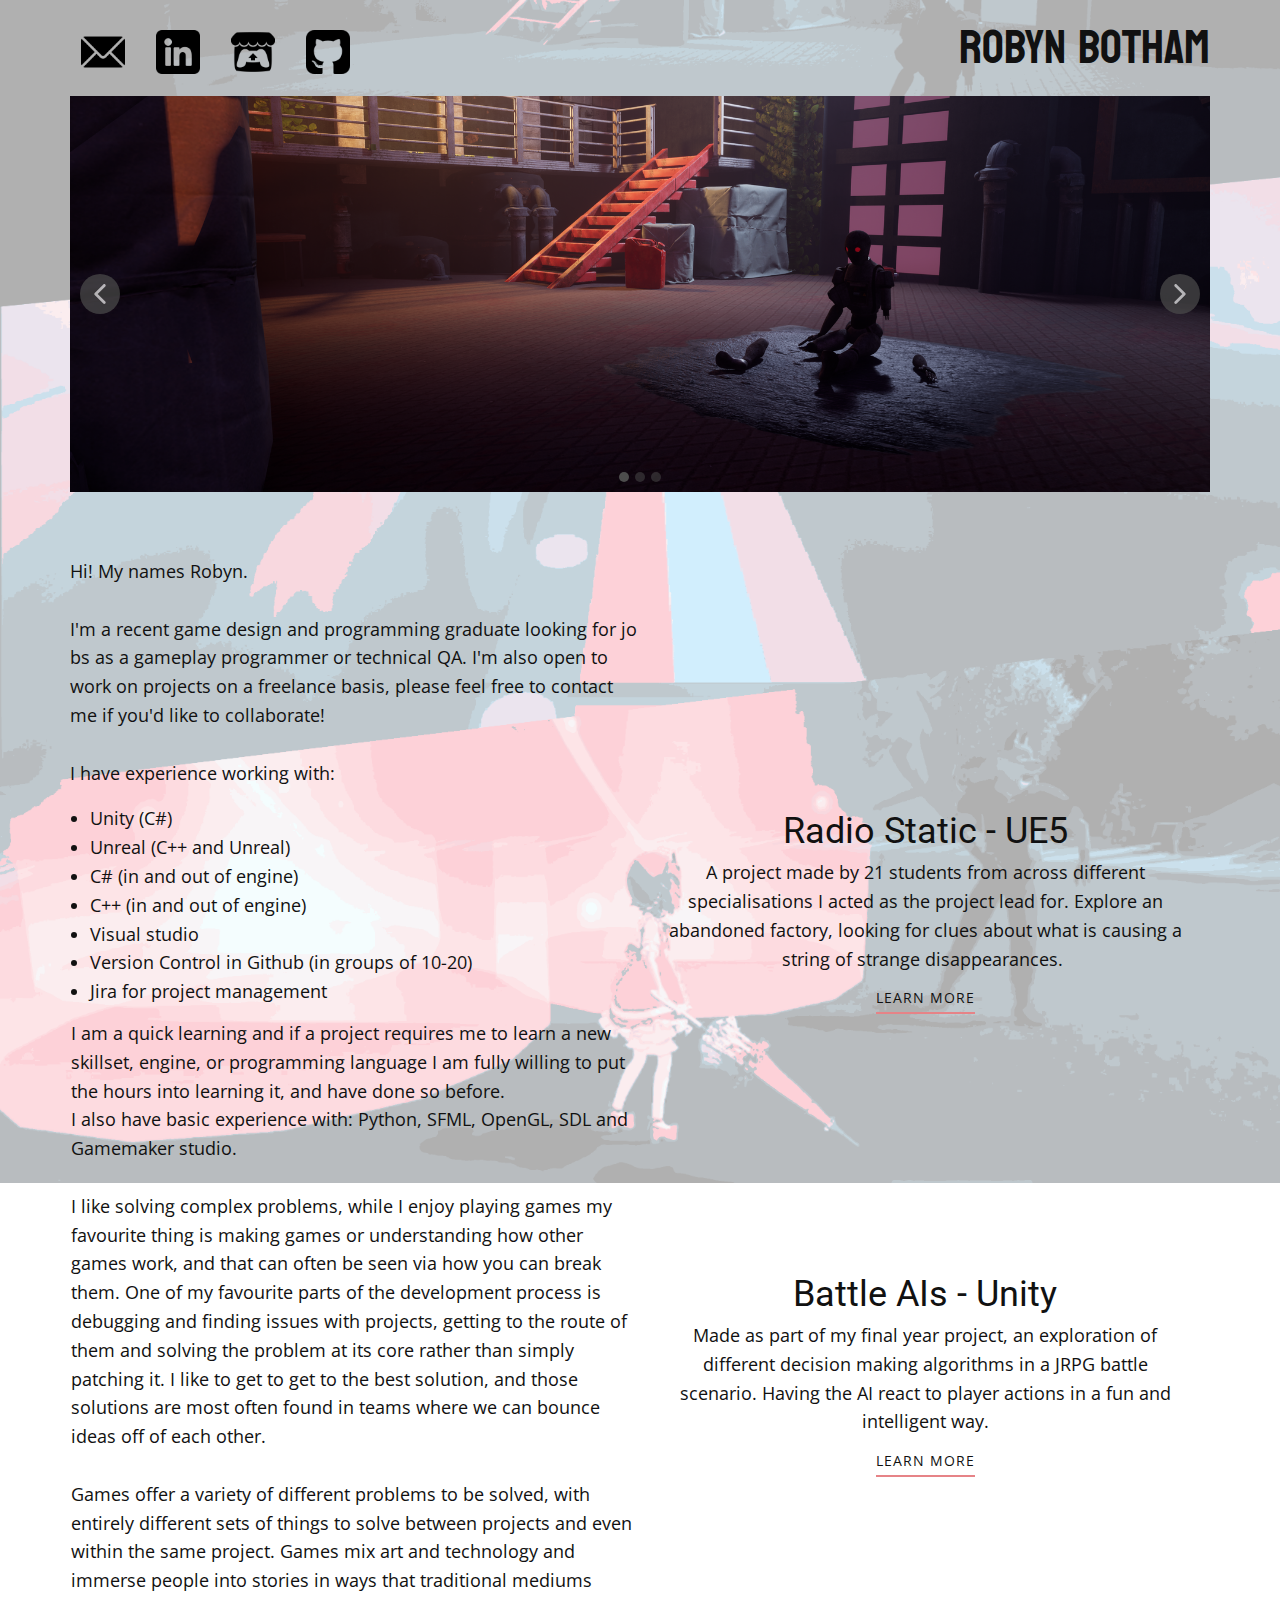
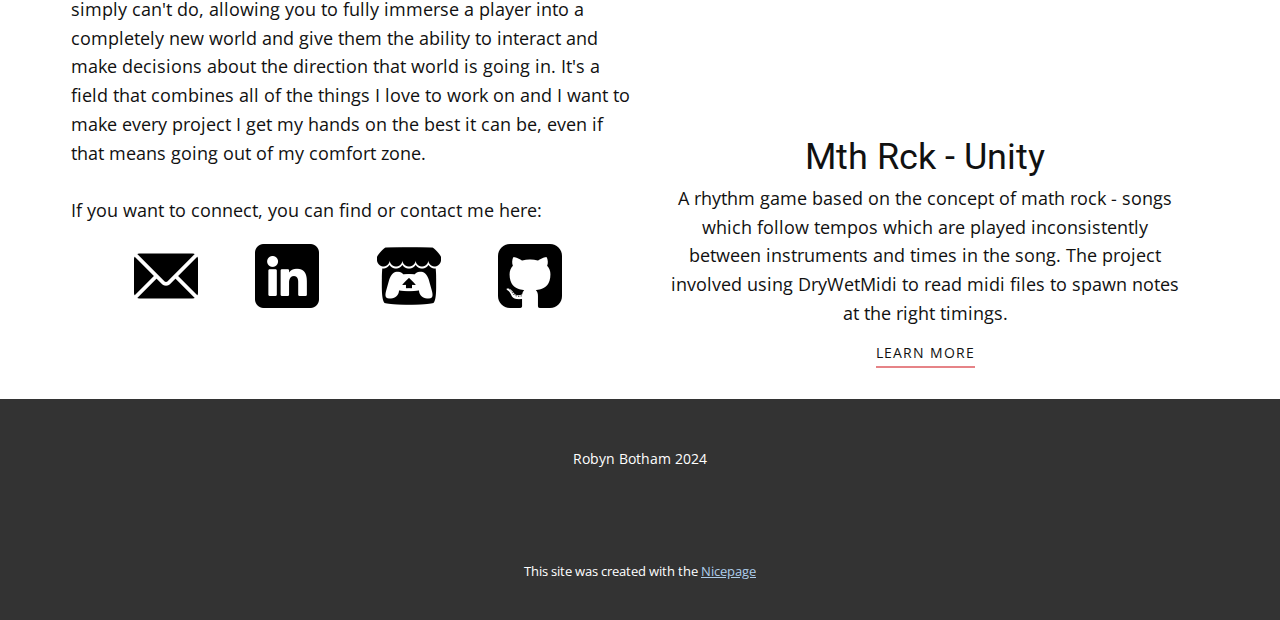
==== commit 3b4a891e: "fix" ====
--- a/index.html
+++ b/index.html
@@ -13,7 +13,7 @@
     <script class="u-script" type="text/javascript" src="jquery.js" defer=""></script>
     <script class="u-script" type="text/javascript" src="nicepage.js" defer=""></script>
     <meta name="generator" content="Nicepage 6.10.5, nicepage.com">
-    <meta property="og:title" content="Robyn Botham's Porfolio">
+    <meta property="og:title" content="Robyn Botham Porfolio">
     <meta property="og:description" content="Game Industry Portfolio">
     <meta property="og:image" content="images/edit.png">
     <link id="u-theme-google-font" rel="stylesheet" href="https://fonts.googleapis.com/css?family=Roboto:100,100i,300,300i,400,400i,500,500i,700,700i,900,900i|Open+Sans:300,300i,400,400i,500,500i,600,600i,700,700i,800,800i">
@@ -30,24 +30,24 @@
     <meta name="theme-color" content="#478ac9">
     <meta property="og:type" content="website">
   <meta data-intl-tel-input-cdn-path="intlTelInput/"></head>
-  <body data-home-page="Home.html" data-home-page-title="Home" data-path-to-root="./" data-include-products="false" class="u-body u-image u-xl-mode" data-lang="en" style="background-position: 50% 50%; background-image: url(&quot;images/opacity.png&quot;);"><header class="u-clearfix u-header u-header" id="sec-cfee"><div class="u-clearfix u-sheet u-valign-bottom-lg u-valign-bottom-xl u-valign-middle-md u-valign-middle-sm u-sheet-1">
+  <body data-home-page="Home.html" data-home-page-title="Home" data-path-to-root="./" data-include-products="false" class="u-body u-image u-xl-mode" data-lang="en" style="background-position: 50% 50%; background-image: url(&quot;images/opacity.png&quot;);"><header class="u-clearfix u-header u-header" id="sec-cfee"><div class="u-clearfix u-sheet u-valign-bottom-lg u-valign-bottom-md u-valign-bottom-xl u-sheet-1">
         <p class="u-align-center-md u-align-center-sm u-align-center-xs u-align-right-lg u-align-right-xl u-custom-font u-text u-text-1">Robyn Botham</p>
-        <div class="u-expanded-width-md u-expanded-width-sm u-expanded-width-xs u-list u-list-1">
+        <div class="custom-expanded u-align-center-md u-align-center-sm u-align-center-xs u-list u-list-1">
           <div class="u-repeater u-repeater-1">
             <div class="u-container-style u-list-item u-repeater-item">
-              <div class="u-container-layout u-similar-container u-valign-middle u-container-layout-1"><span class="u-custom-item u-file-icon u-icon u-icon-1" data-href="mailto:dbotham16@outlook.com" data-target="_blank"><img src="images/542689.png" alt=""></span>
-              </div>
-            </div>
-            <div class="u-container-style u-list-item u-repeater-item">
-              <div class="u-container-layout u-similar-container u-valign-middle u-container-layout-2"><span class="u-custom-item u-file-icon u-icon u-icon-2" data-href="https://www.linkedin.com/in/multidimensionalsock/" data-target="_blank"><img src="images/3536569.png" alt=""></span>
-              </div>
-            </div>
-            <div class="u-container-style u-list-item u-repeater-item">
-              <div class="u-container-layout u-similar-container u-valign-middle u-container-layout-3"><span class="u-custom-item u-file-icon u-icon u-icon-3" data-href="https://multidimensionalsock.itch.io/"><img src="images/itch-io_2.png" alt=""></span>
-              </div>
-            </div>
-            <div class="u-container-style u-list-item u-repeater-item">
-              <div class="u-container-layout u-similar-container u-valign-middle u-container-layout-4"><span class="u-custom-item u-file-icon u-icon u-icon-4" data-href="https://github.com/multidimensionalsock" data-target="_blank"><img src="images/25657.png" alt=""></span>
+              <div class="u-container-layout u-similar-container u-valign-middle-lg u-valign-middle-md u-valign-middle-xl u-container-layout-1"><span class="u-align-center-md u-align-center-sm u-align-center-xs u-custom-item u-file-icon u-icon u-icon-1" data-href="mailto:dbotham16@outlook.com" data-target="_blank"><img src="images/542689.png" alt=""></span>
+              </div>
+            </div>
+            <div class="u-container-style u-list-item u-repeater-item">
+              <div class="u-container-layout u-similar-container u-valign-middle-lg u-valign-middle-md u-valign-middle-xl u-container-layout-2"><span class="u-align-center-md u-align-center-sm u-align-center-xs u-custom-item u-file-icon u-icon u-icon-2" data-href="https://www.linkedin.com/in/multidimensionalsock/" data-target="_blank"><img src="images/3536569.png" alt=""></span>
+              </div>
+            </div>
+            <div class="u-container-style u-list-item u-repeater-item">
+              <div class="u-container-layout u-similar-container u-valign-middle-lg u-valign-middle-md u-valign-middle-xl u-container-layout-3"><span class="u-align-center-md u-align-center-sm u-align-center-xs u-custom-item u-file-icon u-icon u-icon-3" data-href="https://multidimensionalsock.itch.io/"><img src="images/itch-io_2.png" alt=""></span>
+              </div>
+            </div>
+            <div class="u-container-style u-list-item u-repeater-item">
+              <div class="u-container-layout u-similar-container u-valign-middle-lg u-valign-middle-md u-valign-middle-xl u-container-layout-4"><span class="u-align-center-md u-align-center-sm u-align-center-xs u-custom-item u-file-icon u-icon u-icon-4" data-href="https://github.com/multidimensionalsock" data-target="_blank"><img src="images/25657.png" alt=""></span>
               </div>
             </div>
           </div>
@@ -122,82 +122,95 @@
         </div>
       </div>
     </section>
-    <section class="u-clearfix u-section-2" id="sec-8be1">
-      <div class="u-clearfix u-sheet u-valign-middle-lg u-valign-middle-md u-sheet-1">
-        <div class="u-expanded-width-md u-expanded-width-sm u-expanded-width-xs u-layout-grid u-list u-list-1">
-          <div class="u-repeater u-repeater-1">
-            <div class="u-container-align-left-lg u-container-align-left-md u-container-align-left-sm u-container-align-left-xl u-container-style u-list-item u-repeater-item">
-              <div class="u-container-layout u-similar-container u-valign-top-xl u-valign-top-xs u-container-layout-1">
-                <div class="u-expanded-width u-video u-video-contain u-video-1">
-                  <div class="embed-responsive embed-responsive-1">
-                    <iframe style="position: absolute;top: 0;left: 0;width: 100%;height: 100%;" class="embed-responsive-item" src="https://www.youtube.com/embed/YjqsEYH8Xr0?mute=0&amp;showinfo=0&amp;controls=0&amp;start=0" frameborder="0" allowfullscreen=""></iframe>
+    <section class="u-align-center u-clearfix u-container-align-center-lg u-container-align-center-md u-container-align-center-sm u-container-align-center-xl u-section-2" id="sec-4ca4">
+      <div class="u-clearfix u-sheet u-valign-middle-sm u-sheet-1">
+        <div class="data-layout-selected u-clearfix u-expanded-width u-layout-wrap u-layout-wrap-1">
+          <div class="u-layout">
+            <div class="u-layout-row">
+              <div class="u-container-style u-layout-cell u-size-30 u-layout-cell-1">
+                <div class="u-container-layout u-container-layout-1">
+                  <p class="u-text u-text-1">Hi! My names Robyn.&nbsp;<br>
+                    <br>I'm a recent game design and programming graduate looking for jo​bs as a gameplay programmer or technical QA. I'm also open to work on projects on a freelance basis, please feel free to contact me if you'd like to collaborate!<br>
+                    <br>I have experience working with:
+                  </p>
+                  <ul class="u-align-left u-text u-text-2">
+                    <li>Unity (C#)</li>
+                    <li>Unreal (C++ and Unreal)</li>
+                    <li>C# (in and out of engine)</li>
+                    <li>C++ (in and out of engine)&nbsp;</li>
+                    <li>Visual studio&nbsp;</li>
+                    <li>Version Control in Github (in groups of 10-20)</li>
+                    <li>Jira for project management&nbsp;</li>
+                  </ul>
+                  <p class="u-text u-text-3">I am a quick learning and if a project requires me to learn a new skillset, engine, or programming language I am fully willing to put the hours into learning it, and have done so before.<br>I also have basic experience with: Python, SFML, OpenGL, SDL and Gamemaker studio.&nbsp;<br>&nbsp;<br>I like solving complex problems, while I enjoy playing games my favourite thing is making games or understanding how other games work, and that can often be seen via how you can break them. One of my favourite parts of the development process is debugging and finding issues with projects, getting to the route of them and solving the problem at its core rather than simply patching it. I like to get to get to the best solution, and those solutions are most often found in teams where we can bounce ideas off of each other.<br>
+                    <br>Games offer a variety of different problems to be solved, with entirely different sets of things to solve between projects and even within the same project. Games mix art and technology and immerse people into stories in ways that traditional mediums simply can't do, allowing you to fully immerse a player into a completely new world and give them the ability to interact and make decisions about the direction that world is going in. It's a field that combines all of the things I love to work on and I want to make every project I get my hands on the best it can be, even if that means going out of my comfort zone.<br>
+                    <br>If you want to connect, you can find or contact me here:<br>
+                  </p>
+                  <div class="u-expanded-width-xs u-list u-list-1">
+                    <div class="u-repeater u-repeater-1">
+                      <div class="u-container-align-center-lg u-container-align-center-md u-container-align-center-sm u-container-align-center-xl u-container-style u-list-item u-repeater-item">
+                        <div class="u-container-layout u-similar-container u-container-layout-2"><span class="u-align-center u-custom-item u-file-icon u-icon u-icon-1" data-href="mailto:dbotham16@outlook.com" data-target="_blank"><img src="images/542689.png" alt=""></span>
+                        </div>
+                      </div>
+                      <div class="u-container-align-center-lg u-container-align-center-md u-container-align-center-sm u-container-align-center-xl u-container-style u-list-item u-repeater-item">
+                        <div class="u-container-layout u-similar-container u-container-layout-3"><span class="u-align-center u-custom-item u-file-icon u-icon u-icon-2" data-href="https://www.linkedin.com/in/multidimensionalsock/" data-target="_blank"><img src="images/3536569.png" alt=""></span>
+                        </div>
+                      </div>
+                      <div class="u-container-align-center-lg u-container-align-center-md u-container-align-center-sm u-container-align-center-xl u-container-style u-list-item u-repeater-item">
+                        <div class="u-container-layout u-similar-container u-container-layout-4"><span class="u-align-center u-custom-item u-file-icon u-icon u-icon-3" data-href="https://multidimensionalsock.itch.io/"><img src="images/itch-io_2.png" alt=""></span>
+                        </div>
+                      </div>
+                      <div class="u-container-align-center-lg u-container-align-center-md u-container-align-center-sm u-container-align-center-xl u-container-style u-list-item u-repeater-item">
+                        <div class="u-container-layout u-similar-container u-container-layout-5"><span class="u-align-center u-custom-item u-file-icon u-icon u-icon-4" data-href="https://github.com/multidimensionalsock" data-target="_blank"><img src="images/25657.png" alt=""></span>
+                        </div>
+                      </div>
+                    </div>
                   </div>
                 </div>
-                <h3 class="u-align-left u-text u-text-default-lg u-text-default-md u-text-default-sm u-text-default-xl u-text-1">Radio Static - UE5</h3>
-                <p class="u-align-left u-text u-text-2">A project made by 21 students from across different specialisations I acted​ as the project lead for. Explore an abandoned factory, looking for clues about what is causing a string of strange disappearances.&nbsp;</p>
-                <a href="https://multidimensionalsock.itch.io/radiostatic" class="u-active-none u-align-left u-border-2 u-border-hover-palette-2-base u-border-no-left u-border-no-right u-border-no-top u-border-palette-2-light-1 u-btn u-button-style u-hover-none u-none u-text-body-color u-btn-1" target="_blank">learn more</a>
-              </div>
-            </div>
-            <div class="u-container-align-left-lg u-container-align-left-md u-container-align-left-sm u-container-align-left-xl u-container-style u-list-item u-repeater-item">
-              <div class="u-container-layout u-similar-container u-valign-top-xl u-valign-top-xs u-container-layout-2">
-                <div class="u-expanded-width u-video u-video-contain u-video-2">
-                  <div class="embed-responsive embed-responsive-2">
-                    <iframe style="position: absolute;top: 0;left: 0;width: 100%;height: 100%;" class="embed-responsive-item" src="https://www.youtube.com/embed/uM35WPZ2psQ?mute=0&amp;showinfo=0&amp;controls=0&amp;start=0" frameborder="0" allowfullscreen=""></iframe>
+              </div>
+              <div class="u-container-style u-layout-cell u-size-30 u-layout-cell-2">
+                <div class="u-container-layout u-container-layout-6">
+                  <div class="u-align-center u-expanded-width-sm u-expanded-width-xs u-layout-grid u-list u-list-2">
+                    <div class="u-repeater u-repeater-2">
+                      <div class="u-container-style u-list-item u-repeater-item">
+                        <div class="u-container-layout u-similar-container u-container-layout-7">
+                          <div class="custom-expanded u-align-center u-video u-video-contain u-video-1">
+                            <div class="embed-responsive embed-responsive-1">
+                              <iframe style="position: absolute;top: 0;left: 0;width: 100%;height: 100%;" class="embed-responsive-item" src="https://www.youtube.com/embed/YjqsEYH8Xr0?mute=0&amp;showinfo=0&amp;controls=0&amp;start=0" frameborder="0" allowfullscreen=""></iframe>
+                            </div>
+                          </div>
+                          <h3 class="u-align-center u-text u-text-default u-text-4">Radio Static - UE5</h3>
+                          <p class="u-align-center u-text u-text-5">A project made by 21 students from across different specialisations I acted​ as the project lead for. Explore an abandoned factory, looking for clues about what is causing a string of strange disappearances.&nbsp;</p>
+                          <a href="https://multidimensionalsock.itch.io/radiostatic" class="u-active-none u-align-center u-border-2 u-border-hover-palette-2-base u-border-no-left u-border-no-right u-border-no-top u-border-palette-2-light-1 u-btn u-button-style u-hover-none u-none u-text-body-color u-btn-1" target="_blank">learn more</a>
+                        </div>
+                      </div>
+                      <div class="u-container-style u-list-item u-repeater-item">
+                        <div class="u-container-layout u-similar-container u-container-layout-8">
+                          <div class="custom-expanded u-align-center u-video u-video-contain u-video-2">
+                            <div class="embed-responsive embed-responsive-2">
+                              <iframe style="position: absolute;top: 0;left: 0;width: 100%;height: 100%;" class="embed-responsive-item" src="https://www.youtube.com/embed/uM35WPZ2psQ?mute=0&amp;showinfo=0&amp;controls=0&amp;start=0" frameborder="0" allowfullscreen=""></iframe>
+                            </div>
+                          </div>
+                          <h3 class="u-align-center u-text u-text-default u-text-6">Battle AIs - Unity</h3>
+                          <p class="u-align-center u-text u-text-7">Made as part of my final year project, an exploration of different decision making algorithms in a JRPG battle scenario. Having the AI react to player actions in a fun and intelligent way. </p>
+                          <a href="https://github.com/multidimensionalsock/Battle-AI-Project-Unity" class="u-active-none u-align-center u-border-2 u-border-hover-palette-2-base u-border-no-left u-border-no-right u-border-no-top u-border-palette-2-light-1 u-btn u-button-style u-hover-none u-none u-text-body-color u-btn-2" target="_blank">learn more</a>
+                        </div>
+                      </div>
+                      <div class="u-container-style u-list-item u-repeater-item">
+                        <div class="u-container-layout u-similar-container u-container-layout-9">
+                          <div class="custom-expanded u-align-center u-video u-video-contain u-video-3">
+                            <div class="embed-responsive embed-responsive-3">
+                              <iframe style="position: absolute;top: 0;left: 0;width: 100%;height: 100%;" class="embed-responsive-item" src="https://www.youtube.com/embed/Iao5DgEHjBU?mute=0&amp;showinfo=0&amp;controls=0&amp;start=0" frameborder="0" allowfullscreen=""></iframe>
+                            </div>
+                          </div>
+                          <h3 class="u-align-center u-text u-text-default u-text-8">Mth Rck - Unity</h3>
+                          <p class="u-align-center u-text u-text-9">A rhythm game based on the concept of math rock - songs which follow tempos which are played inconsistently between instruments and times in the song. The project involved using DryWetMidi to read midi files to spawn notes at the right timings. </p>
+                          <a href="https://multidimensionalsock.itch.io/mth-rck" class="u-active-none u-align-center u-border-2 u-border-hover-palette-2-base u-border-no-left u-border-no-right u-border-no-top u-border-palette-2-light-1 u-btn u-button-style u-hover-none u-none u-text-body-color u-btn-3" target="_blank">learn more</a>
+                        </div>
+                      </div>
+                    </div>
                   </div>
                 </div>
-                <h3 class="u-align-left u-text u-text-default-lg u-text-default-md u-text-default-sm u-text-default-xl u-text-3">Battle AIs - Unity</h3>
-                <p class="u-align-left u-text u-text-4">Made as part of my final year project, an exploration of different decision making algorithms in a JRPG battle scenario. Having the AI react to player actions in a fun and intelligent way. </p>
-                <a href="https://github.com/multidimensionalsock/Battle-AI-Project-Unity" class="u-active-none u-align-left u-border-2 u-border-hover-palette-2-base u-border-no-left u-border-no-right u-border-no-top u-border-palette-2-light-1 u-btn u-button-style u-hover-none u-none u-text-body-color u-btn-2" target="_blank">learn more</a>
-              </div>
-            </div>
-            <div class="u-container-align-left-lg u-container-align-left-md u-container-align-left-sm u-container-align-left-xl u-container-style u-list-item u-repeater-item">
-              <div class="u-container-layout u-similar-container u-valign-top-xl u-valign-top-xs u-container-layout-3">
-                <div class="u-expanded-width u-video u-video-contain u-video-3">
-                  <div class="embed-responsive embed-responsive-3">
-                    <iframe style="position: absolute;top: 0;left: 0;width: 100%;height: 100%;" class="embed-responsive-item" src="https://www.youtube.com/embed/Iao5DgEHjBU?mute=0&amp;showinfo=0&amp;controls=0&amp;start=0" frameborder="0" allowfullscreen=""></iframe>
-                  </div>
-                </div>
-                <h3 class="u-align-left u-text u-text-default-lg u-text-default-md u-text-default-sm u-text-default-xl u-text-5">Mth Rck - Unity</h3>
-                <p class="u-align-left u-text u-text-6">A rhythm game based on the concept of math rock - songs which follow tempos which are played inconsistently between instruments and times in the song. The project involved using DryWetMidi to read midi files to spawn notes at the right timings. </p>
-                <a href="https://multidimensionalsock.itch.io/mth-rck" class="u-active-none u-align-left u-border-2 u-border-hover-palette-2-base u-border-no-left u-border-no-right u-border-no-top u-border-palette-2-light-1 u-btn u-button-style u-hover-none u-none u-text-body-color u-btn-3" target="_blank">learn more</a>
-              </div>
-            </div>
-          </div>
-        </div>
-        <img class="u-expanded-width-md u-expanded-width-sm u-expanded-width-xs u-image u-image-default u-image-1" src="images/cas-appreciation-post-v0-9ns3jdobke0b1.jpg" alt="" data-image-width="750" data-image-height="418">
-        <p class="u-text u-text-7">Hi! My names Robyn.&nbsp;<br>
-          <br>I'm a recent game design and programming graduate looking for jo​bs as a gameplay programmer or technical QA. I'm also open to work on projects on a freelance basis, please feel free to contact me if you'd like to collaborate!<br>
-          <br>I have experience working with:
-        </p>
-        <ul class="u-text u-text-8">
-          <li>Unity (C#)</li>
-          <li>Unreal (C++ and Unreal)</li>
-          <li>C# (in and out of engine)</li>
-          <li>C++ (in and out of engine)&nbsp;</li>
-          <li>Visual studio&nbsp;</li>
-          <li>Version Control in Github (in groups of 10-20)</li>
-          <li>Jira for project management&nbsp;</li>
-        </ul>
-        <p class="u-text u-text-9">I am a quick learning and if a project requires me to learn a new skillset, engine, or programming language I am fully willing to put the hours into learning it, and have done so before.<br>I also have basic experience with: Python, SFML, OpenGL, SDL and Gamemaker studio.&nbsp;<br>&nbsp;<br>I like solving complex problems, while I enjoy playing games my favourite thing is making games or understanding how other games work, and that can often be seen via how you can break them. One of my favourite parts of the development process is debugging and finding issues with projects, getting to the route of them and solving the problem at its core rather than simply patching it. I like to get to get to the best solution, and those solutions are most often found in teams where we can bounce ideas off of each other.<br>
-          <br>Games offer a variety of different problems to be solved, with entirely different sets of things to solve between projects and even within the same project. Games mix art and technology and immerse people into stories in ways that traditional mediums simply can't do, allowing you to fully immerse a player into a completely new world and give them the ability to interact and make decisions about the direction that world is going in. It's a field that combines all of the things I love to work on and I want to make every project I get my hands on the best it can be, even if that means going out of my comfort zone.<br>
-          <br>If you want to connect, you can find or contact me here:<br>
-        </p>
-        <div class="u-expanded-width-sm u-expanded-width-xs u-list u-list-2">
-          <div class="u-repeater u-repeater-2">
-            <div class="u-container-style u-list-item u-repeater-item">
-              <div class="u-container-layout u-similar-container u-container-layout-4"><span class="u-align-center-md u-align-center-sm u-align-center-xs u-custom-item u-file-icon u-icon u-icon-1" data-href="mailto:dbotham16@outlook.com" data-target="_blank"><img src="images/542689.png" alt=""></span>
-              </div>
-            </div>
-            <div class="u-container-style u-list-item u-repeater-item">
-              <div class="u-container-layout u-similar-container u-container-layout-5"><span class="u-align-center-md u-align-center-sm u-align-center-xs u-custom-item u-file-icon u-icon u-icon-2" data-href="https://www.linkedin.com/in/multidimensionalsock/" data-target="_blank"><img src="images/3536569.png" alt=""></span>
-              </div>
-            </div>
-            <div class="u-container-style u-list-item u-repeater-item">
-              <div class="u-container-layout u-similar-container u-container-layout-6"><span class="u-align-center-md u-align-center-sm u-align-center-xs u-custom-item u-file-icon u-icon u-icon-3" data-href="https://multidimensionalsock.itch.io/"><img src="images/itch-io_2.png" alt=""></span>
-              </div>
-            </div>
-            <div class="u-container-style u-list-item u-repeater-item">
-              <div class="u-container-layout u-similar-container u-container-layout-7"><span class="u-align-center-md u-align-center-sm u-align-center-xs u-custom-item u-file-icon u-icon u-icon-4" data-href="https://github.com/multidimensionalsock" data-target="_blank"><img src="images/25657.png" alt=""></span>
               </div>
             </div>
           </div>
--- a/nicepage.css
+++ b/nicepage.css
@@ -42646,10 +42646,9 @@
   }
 
   .u-header .u-list-1 {
+    width: 483px;
     margin-top: -33px;
-    margin-right: initial;
-    margin-left: initial;
-    width: auto;
+    margin-left: auto;
   }
 
   .u-header .u-repeater-1 {
@@ -42664,7 +42663,6 @@
     width: 64px;
     height: 64px;
     margin-top: 0;
-    margin-right: 54px;
   }
 
   .u-header .u-container-layout-2 {
@@ -42675,7 +42673,6 @@
     width: 64px;
     height: 64px;
     margin-top: 0;
-    margin-right: 54px;
   }
 
   .u-header .u-container-layout-3 {
@@ -42686,7 +42683,6 @@
     width: 64px;
     height: 64px;
     margin-top: 0;
-    margin-right: 54px;
   }
 
   .u-header .u-container-layout-4 {
@@ -42697,12 +42693,11 @@
     width: 64px;
     height: 64px;
     margin-top: 0;
-    margin-right: 54px;
   }
 }
 @media (max-width: 767px) {
   .u-header .u-sheet-1 {
-    min-height: 206px;
+    min-height: 207px;
   }
 
   .u-header .u-text-1 {
@@ -42710,20 +42705,58 @@
   }
 
   .u-header .u-list-1 {
+    width: 329px;
     margin-top: -28px;
-    margin-bottom: 1px;
-    width: auto;
-    margin-right: initial;
-    margin-left: initial;
+    margin-bottom: 14px;
   }
 
   .u-header .u-repeater-1 {
-    min-height: 89px;
+    min-height: 76px;
+  }
+
+  .u-header .u-container-layout-1 {
+    padding-bottom: 8px;
+  }
+
+  .u-header .u-icon-1 {
+    width: 55px;
+    height: 55px;
+    margin-top: 3px;
+  }
+
+  .u-header .u-container-layout-2 {
+    padding-bottom: 8px;
+  }
+
+  .u-header .u-icon-2 {
+    width: 55px;
+    height: 55px;
+    margin-top: 3px;
+  }
+
+  .u-header .u-container-layout-3 {
+    padding-bottom: 8px;
+  }
+
+  .u-header .u-icon-3 {
+    width: 55px;
+    height: 55px;
+    margin-top: 3px;
+  }
+
+  .u-header .u-container-layout-4 {
+    padding-bottom: 8px;
+  }
+
+  .u-header .u-icon-4 {
+    width: 55px;
+    height: 55px;
+    margin-top: 3px;
   }
 }
 @media (max-width: 575px) {
   .u-header .u-sheet-1 {
-    min-height: 334px;
+    min-height: 177px;
   }
 
   .u-header .u-text-1 {
@@ -42732,30 +42765,60 @@
   }
 
   .u-header .u-list-1 {
-    margin-bottom: 60px;
-    width: auto;
-    margin-right: initial;
-    margin-left: initial;
+    width: 248px;
+    margin-bottom: 19px;
   }
 
   .u-header .u-repeater-1 {
-    min-height: 91px;
+    min-height: 65px;
+  }
+
+  .u-header .u-container-layout-1 {
+    padding-bottom: 10px;
   }
 
   .u-header .u-icon-1 {
-    margin-right: 0;
+    width: 41px;
+    height: 41px;
+    margin-top: 4px;
+    margin-right: 7px;
+    margin-left: -3px;
+  }
+
+  .u-header .u-container-layout-2 {
+    padding-bottom: 10px;
   }
 
   .u-header .u-icon-2 {
-    margin-right: 0;
+    width: 41px;
+    height: 41px;
+    margin-top: 4px;
+    margin-right: 7px;
+    margin-left: -3px;
+  }
+
+  .u-header .u-container-layout-3 {
+    padding-bottom: 10px;
   }
 
   .u-header .u-icon-3 {
-    margin-right: 0;
+    width: 41px;
+    height: 41px;
+    margin-top: 4px;
+    margin-right: 7px;
+    margin-left: -3px;
+  }
+
+  .u-header .u-container-layout-4 {
+    padding-bottom: 10px;
   }
 
   .u-header .u-icon-4 {
-    margin-right: 0;
+    width: 41px;
+    height: 41px;
+    margin-top: 4px;
+    margin-right: 7px;
+    margin-left: -3px;
   }
 }
  .u-footer {
--- a/Home.css
+++ b/Home.css
@@ -64,50 +64,128 @@
   .u-section-1 .u-gallery-1 {
     margin-bottom: 0;
   }
-}
-
-@media (max-width: 575px) {
-  .u-section-1 .u-gallery-1 {
-    height: 414px;
-    margin-top: -140px;
-    margin-bottom: 60px;
-  }
 }.u-section-2 .u-sheet-1 {
-  min-height: 1813px;
+  min-height: 1503px;
+}
+
+.u-section-2 .u-layout-wrap-1 {
+  margin-top: 61px;
+  margin-bottom: 25px;
+}
+
+.u-section-2 .u-layout-cell-1 {
+  min-height: 1417px;
+}
+
+.u-section-2 .u-container-layout-1 {
+  padding: 0 0 30px;
+}
+
+.u-section-2 .u-text-1 {
+  margin: 0;
+}
+
+.u-section-2 .u-text-2 {
+  margin: 17px 0 0;
+}
+
+.u-section-2 .u-text-3 {
+  margin: 13px 1px 0;
 }
 
 .u-section-2 .u-list-1 {
+  width: 476px;
+  margin: 9px auto 0 40px;
+}
+
+.u-section-2 .u-repeater-1 {
+  grid-auto-columns: calc(25% - 7.5px);
+  grid-template-columns: repeat(4, calc(25% - 7.5px));
+  min-height: 84px;
+  grid-gap: 10px;
+}
+
+.u-section-2 .u-container-layout-2 {
+  padding: 10px;
+}
+
+.u-section-2 .u-icon-1 {
+  width: 64px;
+  height: 64px;
+  margin: 0 auto;
+}
+
+.u-section-2 .u-container-layout-3 {
+  padding: 10px;
+}
+
+.u-section-2 .u-icon-2 {
+  width: 64px;
+  height: 64px;
+  margin: 0 auto;
+}
+
+.u-section-2 .u-container-layout-4 {
+  padding: 10px;
+}
+
+.u-section-2 .u-icon-3 {
+  width: 64px;
+  height: 64px;
+  margin: 0 auto;
+}
+
+.u-section-2 .u-container-layout-5 {
+  padding: 10px;
+}
+
+.u-section-2 .u-icon-4 {
+  width: 64px;
+  height: 64px;
+  margin: 0 auto;
+}
+
+.u-section-2 .u-layout-cell-2 {
+  min-height: 1417px;
+}
+
+.u-section-2 .u-container-layout-6 {
+  padding: 0;
+}
+
+.u-section-2 .u-list-2 {
   grid-template-rows: repeat(1, auto);
-  width: 489px;
-  margin: 10px 0 0 auto;
-}
-
-.u-section-2 .u-repeater-1 {
+  width: 574px;
+  margin: 0 -2px;
+}
+
+.u-section-2 .u-repeater-2 {
   grid-template-columns: repeat(1, 100%);
-  min-height: 1613px;
+  min-height: 1417px;
   grid-auto-columns: 100%;
   grid-gap: 0px;
 }
 
-.u-section-2 .u-container-layout-1 {
-  padding: 20px 30px;
+.u-section-2 .u-container-layout-7 {
+  padding: 1px 30px 6px;
 }
 
 .u-section-2 .u-video-1 {
-  height: 241px;
-  margin: 0;
+  height: 228px;
+  width: 385px;
+  margin: 12px auto 0;
 }
 
 .u-section-2 .embed-responsive-1 {
   position: absolute;
 }
 
-.u-section-2 .u-text-1 {
-  margin: 12px auto 0 0;
-}
-
-.u-section-2 .u-text-2 {
-  margin: 12px 0 0;
+.u-section-2 .u-text-4 {
+  margin: 12px auto 0;
+}
+
+.u-section-2 .u-text-5 {
+  margin: 5px 0 0;
 }
 
 .u-section-2 .u-btn-1 {
@@ -115,29 +193,30 @@
   letter-spacing: 1px;
   border-style: solid;
   text-transform: uppercase;
-  margin: 12px auto 0 0;
+  margin: 12px auto 0;
   padding: 2px 0;
 }
 
-.u-section-2 .u-container-layout-2 {
-  padding: 20px 30px;
+.u-section-2 .u-container-layout-8 {
+  padding: 1px 30px 6px;
 }
 
 .u-section-2 .u-video-2 {
-  height: 241px;
-  margin: 0;
+  height: 228px;
+  width: 385px;
+  margin: 12px auto 0;
 }
 
 .u-section-2 .embed-responsive-2 {
   position: absolute;
 }
 
-.u-section-2 .u-text-3 {
-  margin: 12px auto 0 0;
-}
-
-.u-section-2 .u-text-4 {
-  margin: 12px 0 0;
+.u-section-2 .u-text-6 {
+  margin: 12px auto 0;
+}
+
+.u-section-2 .u-text-7 {
+  margin: 5px 0 0;
 }
 
 .u-section-2 .u-btn-2 {
@@ -145,29 +224,30 @@
   letter-spacing: 1px;
   border-style: solid;
   text-transform: uppercase;
-  margin: 12px auto 0 0;
+  margin: 12px auto 0;
   padding: 2px 0;
 }
 
-.u-section-2 .u-container-layout-3 {
-  padding: 20px 30px;
+.u-section-2 .u-container-layout-9 {
+  padding: 1px 30px 6px;
 }
 
 .u-section-2 .u-video-3 {
-  height: 241px;
-  margin: 0;
+  height: 228px;
+  width: 385px;
+  margin: 12px auto 0;
 }
 
 .u-section-2 .embed-responsive-3 {
   position: absolute;
 }
 
-.u-section-2 .u-text-5 {
-  margin: 12px auto 0 0;
-}
-
-.u-section-2 .u-text-6 {
-  margin: 12px 0 0;
+.u-section-2 .u-text-8 {
+  margin: 12px auto 0;
+}
+
+.u-section-2 .u-text-9 {
+  margin: 5px 0 0;
 }
 
 .u-section-2 .u-btn-3 {
@@ -175,494 +255,291 @@
   letter-spacing: 1px;
   border-style: solid;
   text-transform: uppercase;
-  margin: 12px auto 0 0;
+  margin: 12px auto 0;
   padding: 2px 0;
-}
-
-.u-section-2 .u-image-1 {
-  width: 538px;
-  height: 199px;
-  margin: -1589px auto 0 32px;
-}
-
-.u-section-2 .u-text-7 {
-  margin: 30px 570px 0 32px;
-}
-
-.u-section-2 .u-text-8 {
-  margin: 7px 570px 0 32px;
-}
-
-.u-section-2 .u-text-9 {
-  margin: 20px 570px 0 32px;
-}
-
-.u-section-2 .u-list-2 {
-  width: 450px;
-  margin: 0 auto 60px 49px;
-}
-
-.u-section-2 .u-repeater-2 {
-  grid-auto-columns: calc(25% - 7.5px);
-  grid-template-columns: repeat(4, calc(25% - 7.5px));
-  grid-gap: 10px;
-}
-
-.u-section-2 .u-container-layout-4 {
-  padding: 10px;
-}
-
-.u-section-2 .u-icon-1 {
-  width: 64px;
-  height: 64px;
-  margin: 0 auto 0 0;
-}
-
-.u-section-2 .u-container-layout-5 {
-  padding: 10px;
-}
-
-.u-section-2 .u-icon-2 {
-  width: 64px;
-  height: 64px;
-  margin: 0 auto 0 0;
-}
-
-.u-section-2 .u-container-layout-6 {
-  padding: 10px;
-}
-
-.u-section-2 .u-icon-3 {
-  width: 64px;
-  height: 64px;
-  margin: 0 auto 0 0;
-}
-
-.u-section-2 .u-container-layout-7 {
-  padding: 10px;
-}
-
-.u-section-2 .u-icon-4 {
-  width: 64px;
-  height: 64px;
-  margin: 0 auto 0 0;
 }
 
 @media (max-width: 1199px) {
   .u-section-2 .u-sheet-1 {
-    min-height: 1714px;
+    min-height: 1149px;
+  }
+
+  .u-section-2 .u-layout-wrap-1 {
+    position: relative;
+  }
+
+  .u-section-2 .u-layout-cell-1 {
+    min-height: 1168px;
+  }
+
+  .u-section-2 .u-text-3 {
+    margin-left: 0;
+    margin-right: 0;
+  }
+
+  .u-section-2 .u-list-1 {
+    width: 470px;
+    margin-left: 0;
+  }
+
+  .u-section-2 .u-repeater-1 {
+    min-height: 83px;
+  }
+
+  .u-section-2 .u-layout-cell-2 {
+    min-height: 1168px;
+  }
+
+  .u-section-2 .u-list-2 {
+    width: 470px;
+    margin-right: 0;
+    margin-left: 0;
+  }
+
+  .u-section-2 .u-repeater-2 {
+    grid-template-columns: 100%;
+  }
+}
+
+@media (max-width: 991px) {
+  .u-section-2 .u-sheet-1 {
+    min-height: 861px;
+  }
+
+  .u-section-2 .u-layout-cell-1 {
+    min-height: 2071px;
+  }
+
+  .u-section-2 .u-list-1 {
+    width: 720px;
+    margin-top: 13px;
+    margin-right: -360px;
+    margin-left: auto;
+  }
+
+  .u-section-2 .u-repeater-1 {
+    min-height: 269px;
+  }
+
+  .u-section-2 .u-container-layout-2 {
+    padding-top: 5px;
+  }
+
+  .u-section-2 .u-icon-1 {
+    margin-top: 23px;
+  }
+
+  .u-section-2 .u-container-layout-3 {
+    padding-top: 5px;
+  }
+
+  .u-section-2 .u-icon-2 {
+    margin-top: 23px;
+  }
+
+  .u-section-2 .u-container-layout-4 {
+    padding-top: 5px;
+  }
+
+  .u-section-2 .u-icon-3 {
+    margin-top: 23px;
+  }
+
+  .u-section-2 .u-container-layout-5 {
+    padding-top: 5px;
+  }
+
+  .u-section-2 .u-icon-4 {
+    margin-top: 23px;
+  }
+
+  .u-section-2 .u-layout-cell-2 {
+    min-height: 100px;
+  }
+
+  .u-section-2 .u-list-2 {
+    width: 360px;
+  }
+
+  .u-section-2 .u-video-1 {
+    height: 178px;
+    width: 300px;
+  }
+
+  .u-section-2 .u-video-2 {
+    height: 178px;
+    width: 300px;
+  }
+
+  .u-section-2 .u-video-3 {
+    height: 178px;
+    width: 300px;
+  }
+}
+
+@media (max-width: 767px) {
+  .u-section-2 .u-sheet-1 {
+    min-height: 2488px;
+  }
+
+  .u-section-2 .u-layout-wrap-1 {
+    margin-top: 25px;
+  }
+
+  .u-section-2 .u-layout-cell-1 {
+    min-height: 1258px;
+  }
+
+  .u-section-2 .u-container-layout-1 {
+    padding-bottom: 0;
+  }
+
+  .u-section-2 .u-text-1 {
+    margin-top: 1px;
   }
 
   .u-section-2 .u-list-1 {
     width: 439px;
+    margin-top: 12px;
+    margin-right: auto;
+    margin-left: 40px;
   }
 
   .u-section-2 .u-repeater-1 {
-    grid-template-columns: 100%;
-  }
-
-  .u-section-2 .u-video-1 {
-    margin-right: initial;
-    margin-left: initial;
-  }
-
-  .u-section-2 .u-video-2 {
-    margin-right: initial;
-    margin-left: initial;
-  }
-
-  .u-section-2 .u-video-3 {
-    margin-right: initial;
-    margin-left: initial;
-  }
-
-  .u-section-2 .u-image-1 {
-    width: 403px;
-    height: 140px;
-    margin-top: -1604px;
-  }
-
-  .u-section-2 .u-text-7 {
-    width: auto;
-    margin-top: 10px;
-    margin-right: 470px;
-  }
-
-  .u-section-2 .u-text-8 {
-    width: auto;
-    margin-top: 0;
-    margin-right: 470px;
-  }
-
-  .u-section-2 .u-text-9 {
-    width: auto;
-    margin-top: 0;
-    margin-right: 470px;
+    min-height: 119px;
+  }
+
+  .u-section-2 .u-icon-1 {
+    margin-top: 24px;
+  }
+
+  .u-section-2 .u-icon-2 {
+    margin-top: 24px;
+  }
+
+  .u-section-2 .u-icon-3 {
+    margin-top: 24px;
+  }
+
+  .u-section-2 .u-icon-4 {
+    margin-top: 24px;
+  }
+
+  .u-section-2 .u-layout-cell-2 {
+    min-height: 1181px;
   }
 
   .u-section-2 .u-list-2 {
-    margin-bottom: 10px;
-    margin-left: 32px;
-  }
-}
-
-@media (max-width: 991px) {
-  .u-section-2 .u-sheet-1 {
-    min-height: 3384px;
-  }
-
-  .u-section-2 .u-list-1 {
-    margin-top: 25px;
     margin-right: initial;
     margin-left: initial;
     width: auto;
   }
 
-  .u-section-2 .u-repeater-1 {
-    min-height: 1859px;
-  }
-
-  .u-section-2 .u-container-layout-1 {
-    padding-top: 15px;
-    padding-bottom: 15px;
-  }
-
-  .u-section-2 .u-video-1 {
-    height: 386px;
-    margin-right: initial;
-    margin-left: initial;
-  }
-
-  .u-section-2 .u-container-layout-2 {
-    padding-top: 15px;
-    padding-bottom: 15px;
-  }
-
-  .u-section-2 .u-video-2 {
-    height: 386px;
-    margin-right: initial;
-    margin-left: initial;
-  }
-
-  .u-section-2 .u-container-layout-3 {
-    padding-top: 15px;
-    padding-bottom: 15px;
-  }
-
-  .u-section-2 .u-video-3 {
-    height: 386px;
-    margin-right: initial;
-    margin-left: initial;
-  }
-
-  .u-section-2 .u-image-1 {
-    height: 233px;
-    margin-top: -3335px;
+  .u-section-2 .u-repeater-2 {
+    min-height: 1180px;
+  }
+
+  .u-section-2 .u-container-layout-7 {
+    padding-left: 10px;
+    padding-right: 10px;
+  }
+
+  .u-section-2 .u-container-layout-8 {
+    padding-left: 10px;
+    padding-right: 10px;
+  }
+
+  .u-section-2 .u-container-layout-9 {
+    padding-left: 10px;
+    padding-right: 10px;
+  }
+}
+
+@media (max-width: 575px) {
+  .u-section-2 .u-sheet-1 {
+    min-height: 2899px;
+  }
+
+  .u-section-2 .u-layout-wrap-1 {
+    margin-bottom: 0;
+  }
+
+  .u-section-2 .u-layout-cell-1 {
+    min-height: 1567px;
+  }
+
+  .u-section-2 .u-text-1 {
+    width: auto;
+    margin-top: 0;
+  }
+
+  .u-section-2 .u-list-1 {
     margin-right: initial;
     margin-left: initial;
     width: auto;
   }
 
-  .u-section-2 .u-text-7 {
-    margin-left: 0;
-    margin-right: 0;
-  }
-
-  .u-section-2 .u-text-8 {
-    margin-left: 0;
-    margin-right: 0;
-  }
-
-  .u-section-2 .u-text-9 {
-    margin-top: 25px;
-    margin-left: 0;
-    margin-right: 0;
-  }
-
-  .u-section-2 .u-list-2 {
-    width: 688px;
-    margin-top: 12px;
-    margin-bottom: 422px;
-    margin-left: 0;
-  }
-
-  .u-section-2 .u-repeater-2 {
+  .u-section-2 .u-repeater-1 {
     min-height: 89px;
   }
 
   .u-section-2 .u-icon-1 {
-    margin-left: auto;
+    width: 53px;
+    height: 53px;
+    margin-top: 11px;
+    margin-left: 0;
+    padding: 0;
   }
 
   .u-section-2 .u-icon-2 {
-    margin-left: auto;
+    width: 53px;
+    height: 53px;
+    margin-top: 11px;
+    margin-left: 0;
+    padding: 0;
   }
 
   .u-section-2 .u-icon-3 {
-    margin-left: auto;
+    width: 53px;
+    height: 53px;
+    margin-top: 11px;
+    margin-left: 0;
+    padding: 0;
   }
 
   .u-section-2 .u-icon-4 {
-    margin-left: auto;
-  }
-}
-
-@media (max-width: 767px) {
-  .u-section-2 .u-sheet-1 {
-    min-height: 3230px;
-  }
-
-  .u-section-2 .u-list-1 {
-    margin-top: 1425px;
-    width: auto;
-    margin-right: initial;
-    margin-left: initial;
-  }
-
-  .u-section-2 .u-repeater-1 {
-    min-height: 1806px;
-  }
-
-  .u-section-2 .u-container-layout-1 {
-    padding-left: 10px;
-    padding-right: 10px;
+    width: 53px;
+    height: 53px;
+    margin-top: 11px;
+    margin-left: 0;
+    padding: 0;
+  }
+
+  .u-section-2 .u-layout-cell-2 {
+    min-height: 1307px;
+  }
+
+  .u-section-2 .u-container-layout-7 {
+    padding-bottom: 1px;
   }
 
   .u-section-2 .u-video-1 {
-    margin-top: 6px;
-    margin-right: initial;
-    margin-left: initial;
-  }
-
-  .u-section-2 .u-text-1 {
-    width: auto;
-  }
-
-  .u-section-2 .u-text-2 {
-    width: auto;
-    margin-top: 10px;
-  }
-
-  .u-section-2 .u-btn-1 {
     margin-top: 0;
   }
 
-  .u-section-2 .u-container-layout-2 {
-    padding-left: 10px;
-    padding-right: 10px;
+  .u-section-2 .u-container-layout-8 {
+    padding-bottom: 1px;
   }
 
   .u-section-2 .u-video-2 {
-    margin-top: 6px;
-    margin-right: initial;
-    margin-left: initial;
-  }
-
-  .u-section-2 .u-text-3 {
-    width: auto;
-  }
-
-  .u-section-2 .u-text-4 {
-    width: auto;
-    margin-top: 10px;
-  }
-
-  .u-section-2 .u-btn-2 {
     margin-top: 0;
   }
 
-  .u-section-2 .u-container-layout-3 {
-    padding-left: 10px;
-    padding-right: 10px;
+  .u-section-2 .u-container-layout-9 {
+    padding-bottom: 1px;
   }
 
   .u-section-2 .u-video-3 {
-    margin-top: 6px;
-    margin-right: initial;
-    margin-left: initial;
-  }
-
-  .u-section-2 .u-text-5 {
-    width: auto;
-  }
-
-  .u-section-2 .u-text-6 {
-    width: auto;
-    margin-top: 10px;
-  }
-
-  .u-section-2 .u-btn-3 {
     margin-top: 0;
   }
-
-  .u-section-2 .u-image-1 {
-    margin-top: -3218px;
-    width: auto;
-    margin-right: initial;
-    margin-left: initial;
-  }
-
-  .u-section-2 .u-text-7 {
-    margin-top: 12px;
-    margin-right: 77px;
-    margin-left: 26px;
-  }
-
-  .u-section-2 .u-text-8 {
-    margin-right: 77px;
-    margin-left: 26px;
-  }
-
-  .u-section-2 .u-list-2 {
-    margin-bottom: 60px;
-    margin-right: initial;
-    margin-left: initial;
-    width: auto;
-  }
-
-  .u-section-2 .u-repeater-2 {
-    min-height: 95px;
-  }
-}
-
-@media (max-width: 575px) {
-  .u-section-2 .u-sheet-1 {
-    min-height: 2905px;
-  }
-
-  .u-section-2 .u-list-1 {
-    margin-top: 1610px;
-    width: auto;
-    margin-right: initial;
-    margin-left: initial;
-  }
-
-  .u-section-2 .u-repeater-1 {
-    min-height: 1296px;
-  }
-
-  .u-section-2 .u-container-layout-1 {
-    padding-top: 0;
-    padding-bottom: 0;
-  }
-
-  .u-section-2 .u-video-1 {
-    height: 179px;
-    margin-top: 0;
-    margin-right: initial;
-    margin-left: initial;
-  }
-
-  .u-section-2 .u-text-1 {
-    margin-top: 10px;
-    margin-right: 0;
-  }
-
-  .u-section-2 .u-text-2 {
-    margin-top: 9px;
-  }
-
-  .u-section-2 .u-btn-1 {
-    margin-top: 9px;
-  }
-
-  .u-section-2 .u-container-layout-2 {
-    padding-top: 0;
-    padding-bottom: 0;
-  }
-
-  .u-section-2 .u-video-2 {
-    height: 179px;
-    margin-top: 0;
-    margin-right: initial;
-    margin-left: initial;
-  }
-
-  .u-section-2 .u-text-3 {
-    margin-top: 10px;
-    margin-right: 0;
-  }
-
-  .u-section-2 .u-text-4 {
-    margin-top: 9px;
-  }
-
-  .u-section-2 .u-btn-2 {
-    margin-top: 9px;
-  }
-
-  .u-section-2 .u-container-layout-3 {
-    padding-top: 0;
-    padding-bottom: 0;
-  }
-
-  .u-section-2 .u-video-3 {
-    height: 179px;
-    margin-top: 0;
-    margin-right: initial;
-    margin-left: initial;
-  }
-
-  .u-section-2 .u-text-5 {
-    margin-top: 10px;
-    margin-right: 0;
-  }
-
-  .u-section-2 .u-text-6 {
-    margin-top: 9px;
-  }
-
-  .u-section-2 .u-btn-3 {
-    margin-top: 9px;
-  }
-
-  .u-section-2 .u-image-1 {
-    height: 138px;
-    margin-top: -2967px;
-    width: auto;
-    margin-right: initial;
-    margin-left: initial;
-  }
-
-  .u-section-2 .u-text-7 {
-    margin-top: 6px;
-    margin-left: 0;
-    margin-right: 0;
-  }
-
-  .u-section-2 .u-text-8 {
-    margin-left: 0;
-    margin-right: 0;
-  }
-
-  .u-section-2 .u-text-9 {
-    margin-top: 0;
-  }
-
-  .u-section-2 .u-list-2 {
-    margin-top: 10px;
-    width: auto;
-    margin-right: initial;
-    margin-left: initial;
-  }
-
-  .u-section-2 .u-repeater-2 {
-    min-height: 83px;
-  }
-
-  .u-section-2 .u-container-layout-4 {
-    padding-top: 0;
-  }
-
-  .u-section-2 .u-container-layout-5 {
-    padding-top: 0;
-  }
-
-  .u-section-2 .u-container-layout-6 {
-    padding-top: 0;
-  }
-
-  .u-section-2 .u-container-layout-7 {
-    padding-top: 0;
-  }
 }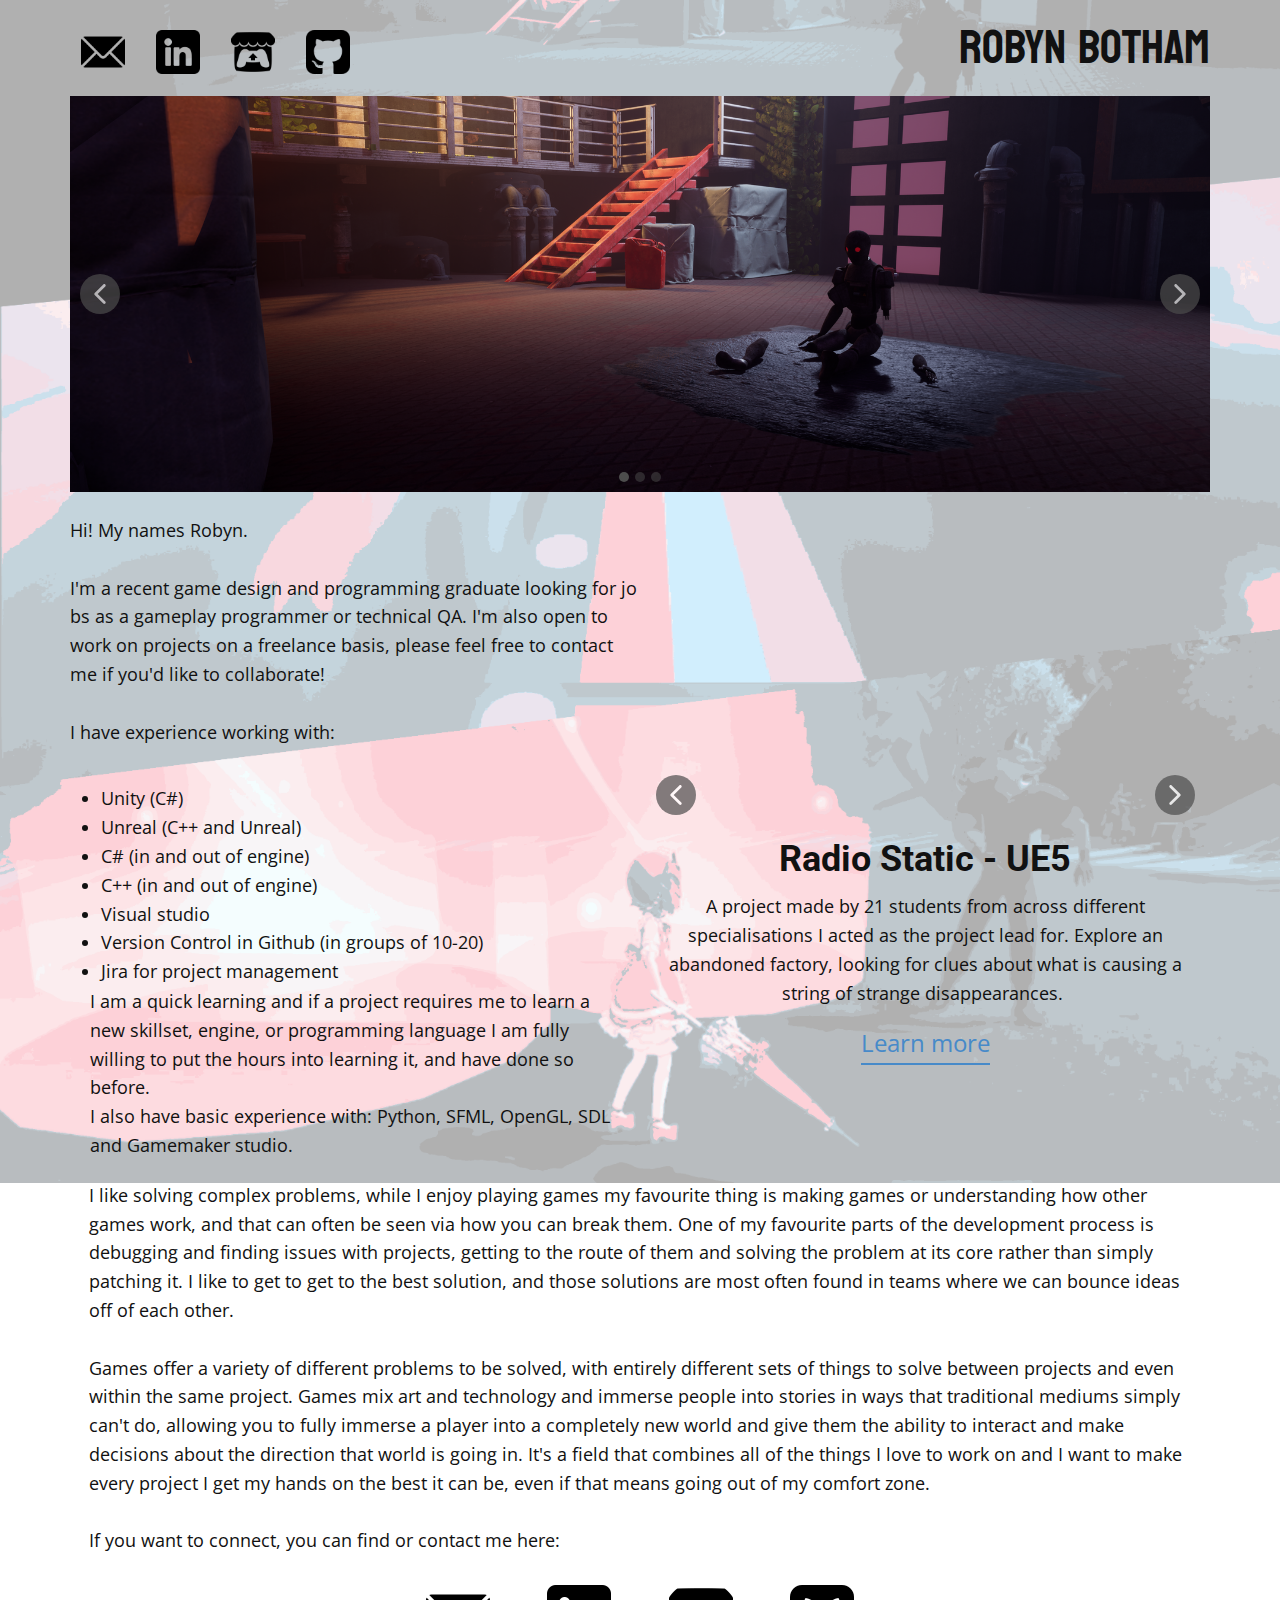
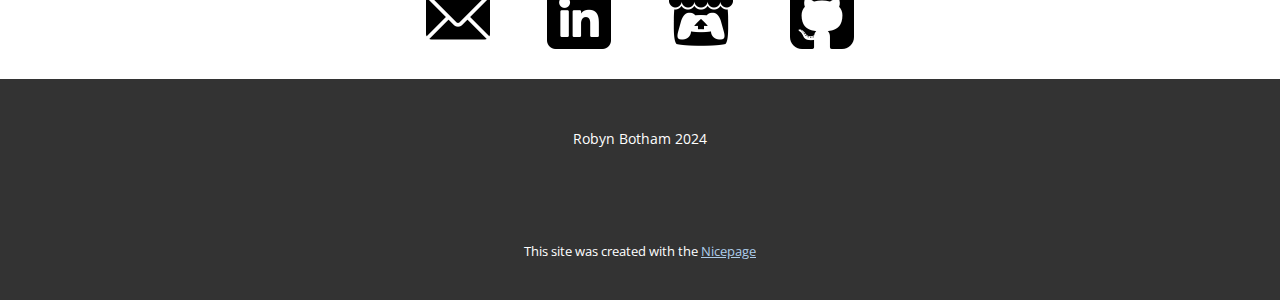
==== commit 1c4862db: "aspect fix" ====
--- a/index.html
+++ b/index.html
@@ -22,6 +22,7 @@
     
     
     
+    
     <script type="application/ld+json">{
 		"@context": "http://schema.org",
 		"@type": "Organization",
@@ -54,7 +55,7 @@
         </div>
       </div></header>
     <section class="u-clearfix u-section-1" id="sec-9488">
-      <div class="u-clearfix u-sheet u-sheet-1">
+      <div class="u-clearfix u-sheet u-valign-middle-lg u-valign-middle-md u-valign-middle-sm u-valign-middle-xs u-sheet-1">
         <div class="u-carousel u-expanded-width u-gallery u-gallery-slider u-layout-carousel u-lightbox u-no-transition u-show-text-on-hover u-gallery-1" id="carousel-1eee" data-interval="5000" data-u-ride="carousel">
           <ol class="u-absolute-hcenter u-carousel-indicators u-carousel-indicators-1">
             <li data-u-target="#carousel-1eee" data-u-slide-to="0" class="u-active u-grey-70 u-shape-circle" style="width: 10px; height: 10px;"></li>
@@ -88,8 +89,8 @@
                 <h3 class="u-align-right u-gallery-heading" style="margin-right: 0px; margin-left: auto;">MthRck</h3>
                 <p class="u-align-right u-gallery-text" style="margin-right: 0px; margin-left: auto;">rhythm game based off of math rock, can read midi files and turn them into playable levels.</p>
               </div>
-              <style data-mode="XL"></style>
-              <style data-mode="LG"></style>
+              <style data-mode="XL" data-visited="true"></style>
+              <style data-mode="LG" data-visited="true"></style>
               <style data-mode="MD"></style>
               <style data-mode="SM" data-visited="true"></style>
               <style data-mode="XS" data-visited="true"></style>
@@ -122,12 +123,12 @@
         </div>
       </div>
     </section>
-    <section class="u-align-center u-clearfix u-container-align-center-lg u-container-align-center-md u-container-align-center-sm u-container-align-center-xl u-section-2" id="sec-4ca4">
-      <div class="u-clearfix u-sheet u-valign-middle-sm u-sheet-1">
+    <section class="u-align-center u-clearfix u-section-2" id="sec-4ca4">
+      <div class="u-clearfix u-sheet u-valign-top-sm u-valign-top-xl u-sheet-1">
         <div class="data-layout-selected u-clearfix u-expanded-width u-layout-wrap u-layout-wrap-1">
-          <div class="u-layout">
-            <div class="u-layout-row">
-              <div class="u-container-style u-layout-cell u-size-30 u-layout-cell-1">
+          <div class="u-layout" style="">
+            <div class="u-layout-row" style="">
+              <div class="u-container-style u-layout-cell u-size-30-xl u-size-33-lg u-size-33-md u-size-33-sm u-size-33-xs u-layout-cell-1">
                 <div class="u-container-layout u-container-layout-1">
                   <p class="u-text u-text-1">Hi! My names Robyn.&nbsp;<br>
                     <br>I'm a recent game design and programming graduate looking for jo​bs as a gameplay programmer or technical QA. I'm also open to work on projects on a freelance basis, please feel free to contact me if you'd like to collaborate!<br>
@@ -142,75 +143,124 @@
                     <li>Version Control in Github (in groups of 10-20)</li>
                     <li>Jira for project management&nbsp;</li>
                   </ul>
-                  <p class="u-text u-text-3">I am a quick learning and if a project requires me to learn a new skillset, engine, or programming language I am fully willing to put the hours into learning it, and have done so before.<br>I also have basic experience with: Python, SFML, OpenGL, SDL and Gamemaker studio.&nbsp;<br>&nbsp;<br>I like solving complex problems, while I enjoy playing games my favourite thing is making games or understanding how other games work, and that can often be seen via how you can break them. One of my favourite parts of the development process is debugging and finding issues with projects, getting to the route of them and solving the problem at its core rather than simply patching it. I like to get to get to the best solution, and those solutions are most often found in teams where we can bounce ideas off of each other.<br>
-                    <br>Games offer a variety of different problems to be solved, with entirely different sets of things to solve between projects and even within the same project. Games mix art and technology and immerse people into stories in ways that traditional mediums simply can't do, allowing you to fully immerse a player into a completely new world and give them the ability to interact and make decisions about the direction that world is going in. It's a field that combines all of the things I love to work on and I want to make every project I get my hands on the best it can be, even if that means going out of my comfort zone.<br>
-                    <br>If you want to connect, you can find or contact me here:<br>
+                  <p class="u-text u-text-3">I am a quick learning and if a project requires me to learn a new skillset, engine, or programming language I am fully willing to put the hours into learning it, and have done so before.<br>I also have basic experience with: Python, SFML, OpenGL, SDL and Gamemaker studio.&nbsp;<br>
                   </p>
-                  <div class="u-expanded-width-xs u-list u-list-1">
+                </div>
+              </div>
+              <div class="u-container-style u-layout-cell u-size-27-lg u-size-27-md u-size-27-sm u-size-27-xs u-size-30-xl u-layout-cell-2">
+                <div class="u-container-layout u-container-layout-2">
+                  <div class="custom-expanded u-align-center u-expanded-width-sm u-layout-horizontal u-list u-list-1">
                     <div class="u-repeater u-repeater-1">
-                      <div class="u-container-align-center-lg u-container-align-center-md u-container-align-center-sm u-container-align-center-xl u-container-style u-list-item u-repeater-item">
-                        <div class="u-container-layout u-similar-container u-container-layout-2"><span class="u-align-center u-custom-item u-file-icon u-icon u-icon-1" data-href="mailto:dbotham16@outlook.com" data-target="_blank"><img src="images/542689.png" alt=""></span>
-                        </div>
-                      </div>
-                      <div class="u-container-align-center-lg u-container-align-center-md u-container-align-center-sm u-container-align-center-xl u-container-style u-list-item u-repeater-item">
-                        <div class="u-container-layout u-similar-container u-container-layout-3"><span class="u-align-center u-custom-item u-file-icon u-icon u-icon-2" data-href="https://www.linkedin.com/in/multidimensionalsock/" data-target="_blank"><img src="images/3536569.png" alt=""></span>
-                        </div>
-                      </div>
-                      <div class="u-container-align-center-lg u-container-align-center-md u-container-align-center-sm u-container-align-center-xl u-container-style u-list-item u-repeater-item">
-                        <div class="u-container-layout u-similar-container u-container-layout-4"><span class="u-align-center u-custom-item u-file-icon u-icon u-icon-3" data-href="https://multidimensionalsock.itch.io/"><img src="images/itch-io_2.png" alt=""></span>
-                        </div>
-                      </div>
-                      <div class="u-container-align-center-lg u-container-align-center-md u-container-align-center-sm u-container-align-center-xl u-container-style u-list-item u-repeater-item">
-                        <div class="u-container-layout u-similar-container u-container-layout-5"><span class="u-align-center u-custom-item u-file-icon u-icon u-icon-4" data-href="https://github.com/multidimensionalsock" data-target="_blank"><img src="images/25657.png" alt=""></span>
+                      <div class="u-container-style u-list-item u-repeater-item">
+                        <div class="u-container-layout u-similar-container u-container-layout-3">
+                          <div class="u-expanded-width-xl u-video u-video-contain u-video-1">
+                            <div class="embed-responsive embed-responsive-1">
+                              <iframe style="position: absolute;top: 0;left: 0;width: 100%;height: 100%;" class="embed-responsive-item" src="https://www.youtube.com/embed/YjqsEYH8Xr0?mute=0&amp;showinfo=0&amp;controls=0&amp;start=0" frameborder="0" allowfullscreen=""></iframe>
+                            </div>
+                          </div>
+                          <h4 class="u-align-center u-text u-text-default-lg u-text-default-md u-text-default-sm u-text-default-xl u-text-4"> Radio Static - UE5</h4>
+                          <p class="u-align-center u-text u-text-default u-text-5"> A project made by 21 students from across different specialisations I 
+acted​ as the project lead for. Explore an abandoned factory, looking 
+for clues about what is causing a string of strange disappearances.&nbsp;</p>
+                          <a href="https://multidimensionalsock.itch.io/radiostatic" class="u-active-none u-align-center u-border-2 u-border-no-left u-border-no-right u-border-no-top u-border-palette-1-base u-btn u-btn-rectangle u-button-style u-hover-none u-none u-btn-1" target="_blank">Learn more </a>
+                        </div>
+                      </div>
+                      <div class="u-container-style u-list-item u-repeater-item">
+                        <div class="u-container-layout u-similar-container u-container-layout-4">
+                          <div class="u-expanded-width-xl u-video u-video-contain u-video-2">
+                            <div class="embed-responsive embed-responsive-2">
+                              <iframe style="position: absolute;top: 0;left: 0;width: 100%;height: 100%;" class="embed-responsive-item" src="https://www.youtube.com/embed/uM35WPZ2psQ?mute=0&amp;showinfo=0&amp;controls=0&amp;start=0" frameborder="0" allowfullscreen=""></iframe>
+                            </div>
+                          </div>
+                          <h4 class="u-align-center u-text u-text-default-lg u-text-default-md u-text-default-sm u-text-default-xl u-text-6">Battle AI</h4>
+                          <p class="u-align-center u-text u-text-default u-text-7"> Made as part of my final year project, an exploration of different 
+decision making algorithms in a JRPG battle scenario. Having the AI 
+react to player actions in a fun and intelligent way. </p>
+                          <a href="https://github.com/multidimensionalsock/Battle-AI-Project-Unity" class="u-active-none u-align-center u-border-2 u-border-no-left u-border-no-right u-border-no-top u-border-palette-1-base u-btn u-btn-rectangle u-button-style u-hover-none u-none u-btn-2">Learn more</a>
+                        </div>
+                      </div>
+                      <div class="u-container-style u-list-item u-repeater-item">
+                        <div class="u-container-layout u-similar-container u-container-layout-5">
+                          <div class="u-expanded-width-xl u-video u-video-contain u-video-3">
+                            <div class="embed-responsive embed-responsive-3">
+                              <iframe style="position: absolute;top: 0;left: 0;width: 100%;height: 100%;" class="embed-responsive-item" src="https://www.youtube.com/embed/Iao5DgEHjBU?mute=0&amp;showinfo=0&amp;controls=0&amp;start=0" frameborder="0" allowfullscreen=""></iframe>
+                            </div>
+                          </div>
+                          <h4 class="u-align-center u-text u-text-default-lg u-text-default-md u-text-default-sm u-text-default-xl u-text-8"> Mth Rck - Unity</h4>
+                          <p class="u-align-center u-text u-text-default u-text-9"> A rhythm game based on the concept of math rock - songs which follow 
+tempos which are played inconsistently between instruments and times in 
+the song. The project involved using DryWetMidi to read midi files to 
+spawn notes at the right timings. </p>
+                          <a href="https://multidimensionalsock.itch.io/mth-rck" class="u-active-none u-align-center u-border-2 u-border-no-left u-border-no-right u-border-no-top u-border-palette-1-base u-btn u-btn-rectangle u-button-style u-hover-none u-none u-btn-3">Learn more</a>
+                        </div>
+                      </div>
+                      <div class="u-container-style u-list-item u-repeater-item">
+                        <div class="u-container-layout u-similar-container u-container-layout-6">
+                          <div class="u-expanded-width-xl u-video u-video-contain u-video-4">
+                            <div class="embed-responsive embed-responsive-4">
+                              <iframe style="position: absolute;top: 0;left: 0;width: 100%;height: 100%;" class="embed-responsive-item" src="https://www.youtube.com/embed/XNoPcQKv6hA?mute=0&amp;showinfo=0&amp;controls=0&amp;start=0" frameborder="0" allowfullscreen=""></iframe>
+                            </div>
+                          </div>
+                          <h4 class="u-align-center u-text u-text-default-lg u-text-default-md u-text-default-sm u-text-default-xl u-text-10">Winter Train - Unreal </h4>
+                          <p class="u-align-center u-text u-text-default u-text-11">A short area exploration game allowing the player to go around a train station on a cold winters night while they wait for their train. Programmed using blueprint and C++.</p>
+                          <a href="https://github.com/multidimensionalsock/WinterTrain-Unreal" class="u-active-none u-align-center u-border-2 u-border-no-left u-border-no-right u-border-no-top u-border-palette-1-base u-btn u-btn-rectangle u-button-style u-hover-none u-none u-btn-4" target="_blank">Learn more</a>
                         </div>
                       </div>
                     </div>
+                    <a class="u-absolute-vcenter u-gallery-nav u-gallery-nav-prev u-grey-70 u-icon-circle u-opacity u-opacity-70 u-spacing-10 u-text-white u-gallery-nav-1" href="#" role="button">
+                      <span aria-hidden="true">
+                        <svg viewBox="0 0 451.847 451.847"><path d="M97.141,225.92c0-8.095,3.091-16.192,9.259-22.366L300.689,9.27c12.359-12.359,32.397-12.359,44.751,0
+c12.354,12.354,12.354,32.388,0,44.748L173.525,225.92l171.903,171.909c12.354,12.354,12.354,32.391,0,44.744
+c-12.354,12.365-32.386,12.365-44.745,0l-194.29-194.281C100.226,242.115,97.141,234.018,97.141,225.92z"></path></svg>
+                      </span>
+                      <span class="sr-only">
+                        <svg viewBox="0 0 451.847 451.847"><path d="M97.141,225.92c0-8.095,3.091-16.192,9.259-22.366L300.689,9.27c12.359-12.359,32.397-12.359,44.751,0
+c12.354,12.354,12.354,32.388,0,44.748L173.525,225.92l171.903,171.909c12.354,12.354,12.354,32.391,0,44.744
+c-12.354,12.365-32.386,12.365-44.745,0l-194.29-194.281C100.226,242.115,97.141,234.018,97.141,225.92z"></path></svg>
+                      </span>
+                    </a>
+                    <a class="u-absolute-vcenter u-gallery-nav u-gallery-nav-next u-grey-70 u-icon-circle u-opacity u-opacity-70 u-spacing-10 u-text-white u-gallery-nav-2" href="#" role="button">
+                      <span aria-hidden="true">
+                        <svg viewBox="0 0 451.846 451.847"><path d="M345.441,248.292L151.154,442.573c-12.359,12.365-32.397,12.365-44.75,0c-12.354-12.354-12.354-32.391,0-44.744
+L278.318,225.92L106.409,54.017c-12.354-12.359-12.354-32.394,0-44.748c12.354-12.359,32.391-12.359,44.75,0l194.287,194.284
+c6.177,6.18,9.262,14.271,9.262,22.366C354.708,234.018,351.617,242.115,345.441,248.292z"></path></svg>
+                      </span>
+                      <span class="sr-only">
+                        <svg viewBox="0 0 451.846 451.847"><path d="M345.441,248.292L151.154,442.573c-12.359,12.365-32.397,12.365-44.75,0c-12.354-12.354-12.354-32.391,0-44.744
+L278.318,225.92L106.409,54.017c-12.354-12.359-12.354-32.394,0-44.748c12.354-12.359,32.391-12.359,44.75,0l194.287,194.284
+c6.177,6.18,9.262,14.271,9.262,22.366C354.708,234.018,351.617,242.115,345.441,248.292z"></path></svg>
+                      </span>
+                    </a>
                   </div>
                 </div>
               </div>
-              <div class="u-container-style u-layout-cell u-size-30 u-layout-cell-2">
-                <div class="u-container-layout u-container-layout-6">
-                  <div class="u-align-center u-expanded-width-sm u-expanded-width-xs u-layout-grid u-list u-list-2">
-                    <div class="u-repeater u-repeater-2">
-                      <div class="u-container-style u-list-item u-repeater-item">
-                        <div class="u-container-layout u-similar-container u-container-layout-7">
-                          <div class="custom-expanded u-align-center u-video u-video-contain u-video-1">
-                            <div class="embed-responsive embed-responsive-1">
-                              <iframe style="position: absolute;top: 0;left: 0;width: 100%;height: 100%;" class="embed-responsive-item" src="https://www.youtube.com/embed/YjqsEYH8Xr0?mute=0&amp;showinfo=0&amp;controls=0&amp;start=0" frameborder="0" allowfullscreen=""></iframe>
-                            </div>
-                          </div>
-                          <h3 class="u-align-center u-text u-text-default u-text-4">Radio Static - UE5</h3>
-                          <p class="u-align-center u-text u-text-5">A project made by 21 students from across different specialisations I acted​ as the project lead for. Explore an abandoned factory, looking for clues about what is causing a string of strange disappearances.&nbsp;</p>
-                          <a href="https://multidimensionalsock.itch.io/radiostatic" class="u-active-none u-align-center u-border-2 u-border-hover-palette-2-base u-border-no-left u-border-no-right u-border-no-top u-border-palette-2-light-1 u-btn u-button-style u-hover-none u-none u-text-body-color u-btn-1" target="_blank">learn more</a>
-                        </div>
-                      </div>
-                      <div class="u-container-style u-list-item u-repeater-item">
-                        <div class="u-container-layout u-similar-container u-container-layout-8">
-                          <div class="custom-expanded u-align-center u-video u-video-contain u-video-2">
-                            <div class="embed-responsive embed-responsive-2">
-                              <iframe style="position: absolute;top: 0;left: 0;width: 100%;height: 100%;" class="embed-responsive-item" src="https://www.youtube.com/embed/uM35WPZ2psQ?mute=0&amp;showinfo=0&amp;controls=0&amp;start=0" frameborder="0" allowfullscreen=""></iframe>
-                            </div>
-                          </div>
-                          <h3 class="u-align-center u-text u-text-default u-text-6">Battle AIs - Unity</h3>
-                          <p class="u-align-center u-text u-text-7">Made as part of my final year project, an exploration of different decision making algorithms in a JRPG battle scenario. Having the AI react to player actions in a fun and intelligent way. </p>
-                          <a href="https://github.com/multidimensionalsock/Battle-AI-Project-Unity" class="u-active-none u-align-center u-border-2 u-border-hover-palette-2-base u-border-no-left u-border-no-right u-border-no-top u-border-palette-2-light-1 u-btn u-button-style u-hover-none u-none u-text-body-color u-btn-2" target="_blank">learn more</a>
-                        </div>
-                      </div>
-                      <div class="u-container-style u-list-item u-repeater-item">
-                        <div class="u-container-layout u-similar-container u-container-layout-9">
-                          <div class="custom-expanded u-align-center u-video u-video-contain u-video-3">
-                            <div class="embed-responsive embed-responsive-3">
-                              <iframe style="position: absolute;top: 0;left: 0;width: 100%;height: 100%;" class="embed-responsive-item" src="https://www.youtube.com/embed/Iao5DgEHjBU?mute=0&amp;showinfo=0&amp;controls=0&amp;start=0" frameborder="0" allowfullscreen=""></iframe>
-                            </div>
-                          </div>
-                          <h3 class="u-align-center u-text u-text-default u-text-8">Mth Rck - Unity</h3>
-                          <p class="u-align-center u-text u-text-9">A rhythm game based on the concept of math rock - songs which follow tempos which are played inconsistently between instruments and times in the song. The project involved using DryWetMidi to read midi files to spawn notes at the right timings. </p>
-                          <a href="https://multidimensionalsock.itch.io/mth-rck" class="u-active-none u-align-center u-border-2 u-border-hover-palette-2-base u-border-no-left u-border-no-right u-border-no-top u-border-palette-2-light-1 u-btn u-button-style u-hover-none u-none u-text-body-color u-btn-3" target="_blank">learn more</a>
-                        </div>
-                      </div>
-                    </div>
-                  </div>
-                </div>
+            </div>
+          </div>
+        </div>
+      </div>
+    </section>
+    <section class="u-clearfix u-section-3" id="sec-d44e">
+      <div class="u-clearfix u-sheet u-valign-middle-xl u-sheet-1">
+        <p class="u-text u-text-1"> I like solving complex problems, while I enjoy playing games my favourite thing is making games or understanding how other games work, and that can often be seen via how you can break them. One of my favourite parts of the development process is debugging and finding issues with projects, getting to the route of them and solving the problem at its core rather than simply patching it. I like to get to get to the best solution, and those solutions are most often found in teams where we can bounce ideas off of each other.<br>
+          <br>Games offer a variety of different problems to be solved, with entirely different sets of things to solve between projects and even within the same project. Games mix art and technology and immerse people into stories in ways that traditional mediums simply can't do, allowing you to fully immerse a player into a completely new world and give them the ability to interact and make decisions about the direction that world is going in. It's a field that combines all of the things I love to work on and I want to make every project I get my hands on the best it can be, even if that means going out of my comfort zone.<br>
+          <br>If you want to connect, you can find or contact me here:
+        </p>
+        <div class="u-align-center u-expanded-width-xs u-list u-list-1">
+          <div class="u-repeater u-repeater-1">
+            <div class="u-container-align-center u-container-style u-list-item u-repeater-item">
+              <div class="u-container-layout u-similar-container u-container-layout-1"><span class="u-align-center u-custom-item u-file-icon u-icon u-icon-1" data-href="mailto:dbotham16@outlook.com" data-target="_blank"><img src="images/542689.png" alt=""></span>
+              </div>
+            </div>
+            <div class="u-container-align-center u-container-style u-list-item u-repeater-item">
+              <div class="u-container-layout u-similar-container u-container-layout-2"><span class="u-align-center u-custom-item u-file-icon u-icon u-icon-2" data-href="https://www.linkedin.com/in/multidimensionalsock/" data-target="_blank"><img src="images/3536569.png" alt=""></span>
+              </div>
+            </div>
+            <div class="u-container-align-center u-container-style u-list-item u-repeater-item">
+              <div class="u-container-layout u-similar-container u-container-layout-3"><span class="u-align-center u-custom-item u-file-icon u-icon u-icon-3" data-href="https://multidimensionalsock.itch.io/"><img src="images/itch-io_2.png" alt=""></span>
+              </div>
+            </div>
+            <div class="u-container-align-center u-container-style u-list-item u-repeater-item">
+              <div class="u-container-layout u-similar-container u-container-layout-4"><span class="u-align-center u-custom-item u-file-icon u-icon u-icon-4" data-href="https://github.com/multidimensionalsock" data-target="_blank"><img src="images/25657.png" alt=""></span>
               </div>
             </div>
           </div>
--- a/nicepage.css
+++ b/nicepage.css
@@ -42756,7 +42756,7 @@
 }
 @media (max-width: 575px) {
   .u-header .u-sheet-1 {
-    min-height: 177px;
+    min-height: 181px;
   }
 
   .u-header .u-text-1 {
@@ -42766,7 +42766,7 @@
 
   .u-header .u-list-1 {
     width: 248px;
-    margin-bottom: 19px;
+    margin-bottom: 23px;
   }
 
   .u-header .u-repeater-1 {
--- a/Home.css
+++ b/Home.css
@@ -56,490 +56,898 @@
   height: 40px;
 }
 
+@media (max-width: 1199px) {
+  .u-section-1 .u-gallery-1 {
+    margin-top: 2px;
+    margin-bottom: 2px;
+  }
+}
+
 @media (max-width: 767px) {
   .u-section-1 .u-sheet-1 {
     min-height: 396px;
   }
-
+}
+
+@media (max-width: 575px) {
   .u-section-1 .u-gallery-1 {
-    margin-bottom: 0;
+    height: 414px;
   }
 }.u-section-2 .u-sheet-1 {
-  min-height: 1503px;
+  min-height: 636px;
 }
 
 .u-section-2 .u-layout-wrap-1 {
-  margin-top: 61px;
-  margin-bottom: 25px;
+  margin-top: 0;
+  margin-bottom: 1px;
 }
 
 .u-section-2 .u-layout-cell-1 {
-  min-height: 1417px;
+  min-height: 635px;
 }
 
 .u-section-2 .u-container-layout-1 {
-  padding: 0 0 30px;
+  padding: 0;
 }
 
 .u-section-2 .u-text-1 {
-  margin: 0;
+  margin: 20px 0 0;
 }
 
 .u-section-2 .u-text-2 {
-  margin: 17px 0 0;
+  margin: 38px 69px 0 11px;
 }
 
 .u-section-2 .u-text-3 {
-  margin: 13px 1px 0;
+  margin: 1px 17px 0 20px;
+}
+
+.u-section-2 .u-layout-cell-2 {
+  min-height: 635px;
+}
+
+.u-section-2 .u-container-layout-2 {
+  padding: 0;
 }
 
 .u-section-2 .u-list-1 {
+  width: 559px;
+  margin: 0 auto;
+}
+
+.u-section-2 .u-repeater-1 {
+  grid-auto-columns: 100%;
+  grid-template-columns: repeat(1, 100%);
+  min-height: 569px;
+  grid-gap: 10px;
+}
+
+.u-section-2 .u-container-layout-3 {
+  padding: 0 23px;
+}
+
+.u-section-2 .u-video-1 {
+  height: 294px;
+  margin: 28px 0 0;
+}
+
+.u-section-2 .embed-responsive-1 {
+  position: absolute;
+}
+
+.u-section-2 .u-text-4 {
+  font-weight: 700;
+  font-size: 2.25rem;
+  margin: 20px auto 0;
+}
+
+.u-section-2 .u-text-5 {
+  margin: 11px auto 0;
+}
+
+.u-section-2 .u-btn-1 {
+  background-image: none;
+  border-style: solid;
+  font-size: 1.5rem;
+  margin: 17px auto 0;
+  padding: 0;
+}
+
+.u-section-2 .u-container-layout-4 {
+  padding: 0 23px;
+}
+
+.u-section-2 .u-video-2 {
+  height: 294px;
+  margin: 28px 0 0;
+}
+
+.u-section-2 .embed-responsive-2 {
+  position: absolute;
+}
+
+.u-section-2 .u-text-6 {
+  font-weight: 700;
+  font-size: 2.25rem;
+  margin: 20px auto 0;
+}
+
+.u-section-2 .u-text-7 {
+  margin: 11px auto 0;
+}
+
+.u-section-2 .u-btn-2 {
+  background-image: none;
+  border-style: solid;
+  font-size: 1.5rem;
+  margin: 17px auto 0;
+  padding: 0;
+}
+
+.u-section-2 .u-container-layout-5 {
+  padding: 0 23px;
+}
+
+.u-section-2 .u-video-3 {
+  height: 294px;
+  margin: 28px 0 0;
+}
+
+.u-section-2 .embed-responsive-3 {
+  position: absolute;
+}
+
+.u-section-2 .u-text-8 {
+  font-weight: 700;
+  font-size: 2.25rem;
+  margin: 20px auto 0;
+}
+
+.u-section-2 .u-text-9 {
+  margin: 11px auto 0;
+}
+
+.u-section-2 .u-btn-3 {
+  background-image: none;
+  border-style: solid;
+  font-size: 1.5rem;
+  margin: 17px auto 0;
+  padding: 0;
+}
+
+.u-section-2 .u-container-layout-6 {
+  padding: 0 23px;
+}
+
+.u-section-2 .u-video-4 {
+  height: 294px;
+  margin: 28px 0 0;
+}
+
+.u-section-2 .embed-responsive-4 {
+  position: absolute;
+}
+
+.u-section-2 .u-text-10 {
+  font-weight: 700;
+  font-size: 2.25rem;
+  margin: 20px auto 0;
+}
+
+.u-section-2 .u-text-11 {
+  margin: 11px auto 0;
+}
+
+.u-section-2 .u-btn-4 {
+  background-image: none;
+  border-style: solid;
+  font-size: 1.5rem;
+  margin: 17px auto 0;
+  padding: 0;
+}
+
+.u-section-2 .u-gallery-nav-1 {
+  position: absolute;
+  left: 10px;
+  width: 40px;
+  height: 40px;
+}
+
+.u-section-2 .u-gallery-nav-2 {
+  position: absolute;
+  right: 10px;
+  width: 40px;
+  height: 40px;
+}
+
+@media (max-width: 1199px) {
+  .u-section-2 .u-sheet-1 {
+    min-height: 503px;
+  }
+
+  .u-section-2 .u-layout-wrap-1 {
+    margin-top: -7px;
+    margin-bottom: -184px;
+  }
+
+  .u-section-2 .u-layout-cell-1 {
+    min-height: 694px;
+  }
+
+  .u-section-2 .u-text-2 {
+    margin-left: 0;
+    margin-right: 0;
+  }
+
+  .u-section-2 .u-text-3 {
+    margin-left: 0;
+    margin-right: 0;
+  }
+
+  .u-section-2 .u-layout-cell-2 {
+    min-height: 694px;
+  }
+
+  .u-section-2 .u-list-1 {
+    width: 419px;
+    margin-top: 112px;
+    margin-right: 0;
+  }
+
+  .u-section-2 .u-repeater-1 {
+    grid-template-columns: 100%;
+    min-height: 575px;
+  }
+
+  .u-section-2 .u-container-layout-3 {
+    padding-left: 16px;
+    padding-right: 16px;
+  }
+
+  .u-section-2 .u-video-1 {
+    height: 253px;
+    width: 373px;
+    margin-top: 11px;
+    margin-left: 14px;
+    margin-right: 0;
+  }
+
+  .u-section-2 .u-text-4 {
+    width: auto;
+  }
+
+  .u-section-2 .u-text-5 {
+    width: auto;
+    margin-top: 1px;
+    margin-left: 7px;
+    margin-right: 7px;
+  }
+
+  .u-section-2 .u-btn-1 {
+    margin-top: 6px;
+  }
+
+  .u-section-2 .u-container-layout-4 {
+    padding-left: 16px;
+    padding-right: 16px;
+  }
+
+  .u-section-2 .u-video-2 {
+    height: 253px;
+    width: 373px;
+    margin-top: 11px;
+    margin-left: 14px;
+    margin-right: 0;
+  }
+
+  .u-section-2 .u-text-6 {
+    width: auto;
+  }
+
+  .u-section-2 .u-text-7 {
+    width: auto;
+    margin-top: 1px;
+    margin-left: 7px;
+    margin-right: 7px;
+  }
+
+  .u-section-2 .u-btn-2 {
+    margin-top: 6px;
+  }
+
+  .u-section-2 .u-container-layout-5 {
+    padding-left: 16px;
+    padding-right: 16px;
+  }
+
+  .u-section-2 .u-video-3 {
+    height: 253px;
+    width: 373px;
+    margin-top: 11px;
+    margin-left: 14px;
+    margin-right: 0;
+  }
+
+  .u-section-2 .u-text-8 {
+    width: auto;
+  }
+
+  .u-section-2 .u-text-9 {
+    width: auto;
+    margin-top: 1px;
+    margin-left: 7px;
+    margin-right: 7px;
+  }
+
+  .u-section-2 .u-btn-3 {
+    margin-top: 6px;
+  }
+
+  .u-section-2 .u-container-layout-6 {
+    padding-left: 16px;
+    padding-right: 16px;
+  }
+
+  .u-section-2 .u-video-4 {
+    height: 253px;
+    width: 373px;
+    margin-top: 11px;
+    margin-left: 14px;
+    margin-right: 0;
+  }
+
+  .u-section-2 .u-text-10 {
+    width: auto;
+  }
+
+  .u-section-2 .u-text-11 {
+    width: auto;
+    margin-top: 1px;
+    margin-left: 7px;
+    margin-right: 7px;
+  }
+
+  .u-section-2 .u-btn-4 {
+    margin-top: 6px;
+  }
+}
+
+@media (max-width: 991px) {
+  .u-section-2 .u-layout-wrap-1 {
+    position: relative;
+  }
+
+  .u-section-2 .u-layout-cell-1 {
+    min-height: 100px;
+  }
+
+  .u-section-2 .u-layout-cell-2 {
+    min-height: 779px;
+  }
+
+  .u-section-2 .u-list-1 {
+    width: 360px;
+    margin-top: 132px;
+    margin-right: auto;
+    margin-left: -9px;
+  }
+
+  .u-section-2 .u-repeater-1 {
+    min-height: 576px;
+  }
+
+  .u-section-2 .u-video-1 {
+    height: 222px;
+    margin-top: -57px;
+    width: 328px;
+    margin-left: 0;
+  }
+
+  .u-section-2 .u-text-4 {
+    margin-top: 30px;
+    margin-left: 11px;
+    margin-right: 11px;
+  }
+
+  .u-section-2 .u-text-5 {
+    margin-top: 19px;
+  }
+
+  .u-section-2 .u-btn-1 {
+    margin-top: 18px;
+    margin-left: 91px;
+  }
+
+  .u-section-2 .u-video-2 {
+    height: 222px;
+    margin-top: -57px;
+    width: 328px;
+    margin-left: 0;
+  }
+
+  .u-section-2 .u-text-6 {
+    margin-top: 30px;
+    margin-left: 11px;
+    margin-right: 11px;
+  }
+
+  .u-section-2 .u-text-7 {
+    margin-top: 19px;
+  }
+
+  .u-section-2 .u-btn-2 {
+    margin-top: 18px;
+    margin-left: 91px;
+  }
+
+  .u-section-2 .u-video-3 {
+    height: 222px;
+    margin-top: -57px;
+    width: 328px;
+    margin-left: 0;
+  }
+
+  .u-section-2 .u-text-8 {
+    margin-top: 30px;
+    margin-left: 11px;
+    margin-right: 11px;
+  }
+
+  .u-section-2 .u-text-9 {
+    margin-top: 19px;
+  }
+
+  .u-section-2 .u-btn-3 {
+    margin-top: 18px;
+    margin-left: 91px;
+  }
+
+  .u-section-2 .u-video-4 {
+    height: 222px;
+    margin-top: -57px;
+    width: 328px;
+    margin-left: 0;
+  }
+
+  .u-section-2 .u-text-10 {
+    margin-top: 30px;
+    margin-left: 11px;
+    margin-right: 11px;
+  }
+
+  .u-section-2 .u-text-11 {
+    margin-top: 19px;
+  }
+
+  .u-section-2 .u-btn-4 {
+    margin-top: 18px;
+    margin-left: 91px;
+  }
+}
+
+@media (max-width: 767px) {
+  .u-section-2 .u-sheet-1 {
+    min-height: 603px;
+  }
+
+  .u-section-2 .u-layout-wrap-1 {
+    margin-bottom: -904px;
+  }
+
+  .u-section-2 .u-layout-cell-2 {
+    min-height: 936px;
+  }
+
+  .u-section-2 .u-list-1 {
+    margin-top: 7px;
+    margin-right: initial;
+    margin-left: initial;
+    width: auto;
+  }
+
+  .u-section-2 .u-repeater-1 {
+    min-height: 471px;
+  }
+
+  .u-section-2 .u-container-layout-3 {
+    padding-left: 7px;
+    padding-right: 7px;
+  }
+
+  .u-section-2 .u-video-1 {
+    width: 520px;
+    margin-top: 23px;
+    margin-left: auto;
+    margin-right: auto;
+  }
+
+  .u-section-2 .u-text-4 {
+    margin-top: 9px;
+  }
+
+  .u-section-2 .u-text-5 {
+    margin-top: -1px;
+    margin-left: 4px;
+    margin-right: 4px;
+  }
+
+  .u-section-2 .u-btn-1 {
+    margin-top: 10px;
+  }
+
+  .u-section-2 .u-container-layout-4 {
+    padding-left: 7px;
+    padding-right: 7px;
+  }
+
+  .u-section-2 .u-video-2 {
+    width: 520px;
+    margin-top: 23px;
+    margin-left: auto;
+    margin-right: auto;
+  }
+
+  .u-section-2 .u-text-6 {
+    margin-top: 9px;
+  }
+
+  .u-section-2 .u-text-7 {
+    margin-top: -1px;
+    margin-left: 4px;
+    margin-right: 4px;
+  }
+
+  .u-section-2 .u-btn-2 {
+    margin-top: 10px;
+  }
+
+  .u-section-2 .u-container-layout-5 {
+    padding-left: 7px;
+    padding-right: 7px;
+  }
+
+  .u-section-2 .u-video-3 {
+    width: 520px;
+    margin-top: 23px;
+    margin-left: auto;
+    margin-right: auto;
+  }
+
+  .u-section-2 .u-text-8 {
+    margin-top: 9px;
+  }
+
+  .u-section-2 .u-text-9 {
+    margin-top: -1px;
+    margin-left: 4px;
+    margin-right: 4px;
+  }
+
+  .u-section-2 .u-btn-3 {
+    margin-top: 10px;
+  }
+
+  .u-section-2 .u-container-layout-6 {
+    padding-left: 7px;
+    padding-right: 7px;
+  }
+
+  .u-section-2 .u-video-4 {
+    width: 520px;
+    margin-top: 23px;
+    margin-left: auto;
+    margin-right: auto;
+  }
+
+  .u-section-2 .u-text-10 {
+    margin-top: 9px;
+  }
+
+  .u-section-2 .u-text-11 {
+    margin-top: -1px;
+    margin-left: 4px;
+    margin-right: 4px;
+  }
+
+  .u-section-2 .u-btn-4 {
+    margin-top: 10px;
+  }
+}
+
+@media (max-width: 575px) {
+  .u-section-2 .u-layout-wrap-1 {
+    margin-top: -3px;
+    margin-bottom: -546px;
+  }
+
+  .u-section-2 .u-layout-cell-1 {
+    min-height: 699px;
+  }
+
+  .u-section-2 .u-text-2 {
+    width: auto;
+    margin-top: 19px;
+  }
+
+  .u-section-2 .u-text-3 {
+    margin-top: 20px;
+  }
+
+  .u-section-2 .u-layout-cell-2 {
+    min-height: 452px;
+  }
+
+  .u-section-2 .u-list-1 {
+    width: 340px;
+    margin-top: -23px;
+    margin-right: -4px;
+    margin-left: 0;
+  }
+
+  .u-section-2 .u-repeater-1 {
+    min-height: 468px;
+  }
+
+  .u-section-2 .u-container-layout-3 {
+    padding-left: 0;
+    padding-right: 0;
+  }
+
+  .u-section-2 .u-video-1 {
+    height: 159px;
+    width: 326px;
+    margin-top: 39px;
+    margin-right: -2px;
+  }
+
+  .u-section-2 .u-text-4 {
+    margin-top: 6px;
+    margin-right: 15px;
+    margin-left: 28px;
+  }
+
+  .u-section-2 .u-text-5 {
+    margin-top: 4px;
+    margin-left: 11px;
+    margin-right: 11px;
+  }
+
+  .u-section-2 .u-btn-1 {
+    margin-top: 5px;
+    margin-left: 102px;
+  }
+
+  .u-section-2 .u-container-layout-4 {
+    padding-left: 0;
+    padding-right: 0;
+  }
+
+  .u-section-2 .u-video-2 {
+    height: 159px;
+    width: 326px;
+    margin-top: 39px;
+    margin-right: -2px;
+  }
+
+  .u-section-2 .u-text-6 {
+    margin-top: 6px;
+    margin-right: 15px;
+    margin-left: 28px;
+  }
+
+  .u-section-2 .u-text-7 {
+    margin-top: 4px;
+    margin-left: 11px;
+    margin-right: 11px;
+  }
+
+  .u-section-2 .u-btn-2 {
+    margin-top: 5px;
+    margin-left: 102px;
+  }
+
+  .u-section-2 .u-container-layout-5 {
+    padding-left: 0;
+    padding-right: 0;
+  }
+
+  .u-section-2 .u-video-3 {
+    height: 159px;
+    width: 326px;
+    margin-top: 39px;
+    margin-right: -2px;
+  }
+
+  .u-section-2 .u-text-8 {
+    margin-top: 6px;
+    margin-right: 15px;
+    margin-left: 28px;
+  }
+
+  .u-section-2 .u-text-9 {
+    margin-top: 4px;
+    margin-left: 11px;
+    margin-right: 11px;
+  }
+
+  .u-section-2 .u-btn-3 {
+    margin-top: 5px;
+    margin-left: 102px;
+  }
+
+  .u-section-2 .u-container-layout-6 {
+    padding-left: 0;
+    padding-right: 0;
+  }
+
+  .u-section-2 .u-video-4 {
+    height: 159px;
+    width: 326px;
+    margin-top: 39px;
+    margin-right: -2px;
+  }
+
+  .u-section-2 .u-text-10 {
+    margin-top: 6px;
+    margin-right: 15px;
+    margin-left: 28px;
+  }
+
+  .u-section-2 .u-text-11 {
+    margin-top: 4px;
+    margin-left: 11px;
+    margin-right: 11px;
+  }
+
+  .u-section-2 .u-btn-4 {
+    margin-top: 5px;
+    margin-left: 102px;
+  }
+}.u-section-3 .u-sheet-1 {
+  min-height: 518px;
+}
+
+.u-section-3 .u-text-1 {
+  margin: 20px 19px 0;
+}
+
+.u-section-3 .u-list-1 {
   width: 476px;
-  margin: 9px auto 0 40px;
-}
-
-.u-section-2 .u-repeater-1 {
+  margin: 20px auto;
+}
+
+.u-section-3 .u-repeater-1 {
   grid-auto-columns: calc(25% - 7.5px);
   grid-template-columns: repeat(4, calc(25% - 7.5px));
   min-height: 84px;
   grid-gap: 10px;
 }
 
-.u-section-2 .u-container-layout-2 {
+.u-section-3 .u-container-layout-1 {
   padding: 10px;
 }
 
-.u-section-2 .u-icon-1 {
+.u-section-3 .u-icon-1 {
   width: 64px;
   height: 64px;
   margin: 0 auto;
 }
 
-.u-section-2 .u-container-layout-3 {
+.u-section-3 .u-container-layout-2 {
   padding: 10px;
 }
 
-.u-section-2 .u-icon-2 {
+.u-section-3 .u-icon-2 {
   width: 64px;
   height: 64px;
   margin: 0 auto;
 }
 
-.u-section-2 .u-container-layout-4 {
+.u-section-3 .u-container-layout-3 {
   padding: 10px;
 }
 
-.u-section-2 .u-icon-3 {
+.u-section-3 .u-icon-3 {
   width: 64px;
   height: 64px;
   margin: 0 auto;
 }
 
-.u-section-2 .u-container-layout-5 {
+.u-section-3 .u-container-layout-4 {
   padding: 10px;
 }
 
-.u-section-2 .u-icon-4 {
+.u-section-3 .u-icon-4 {
   width: 64px;
   height: 64px;
   margin: 0 auto;
 }
 
-.u-section-2 .u-layout-cell-2 {
-  min-height: 1417px;
-}
-
-.u-section-2 .u-container-layout-6 {
-  padding: 0;
-}
-
-.u-section-2 .u-list-2 {
-  grid-template-rows: repeat(1, auto);
-  width: 574px;
-  margin: 0 -2px;
-}
-
-.u-section-2 .u-repeater-2 {
-  grid-template-columns: repeat(1, 100%);
-  min-height: 1417px;
-  grid-auto-columns: 100%;
-  grid-gap: 0px;
-}
-
-.u-section-2 .u-container-layout-7 {
-  padding: 1px 30px 6px;
-}
-
-.u-section-2 .u-video-1 {
-  height: 228px;
-  width: 385px;
-  margin: 12px auto 0;
-}
-
-.u-section-2 .embed-responsive-1 {
-  position: absolute;
-}
-
-.u-section-2 .u-text-4 {
-  margin: 12px auto 0;
-}
-
-.u-section-2 .u-text-5 {
-  margin: 5px 0 0;
-}
-
-.u-section-2 .u-btn-1 {
-  font-size: 0.875rem;
-  letter-spacing: 1px;
-  border-style: solid;
-  text-transform: uppercase;
-  margin: 12px auto 0;
-  padding: 2px 0;
-}
-
-.u-section-2 .u-container-layout-8 {
-  padding: 1px 30px 6px;
-}
-
-.u-section-2 .u-video-2 {
-  height: 228px;
-  width: 385px;
-  margin: 12px auto 0;
-}
-
-.u-section-2 .embed-responsive-2 {
-  position: absolute;
-}
-
-.u-section-2 .u-text-6 {
-  margin: 12px auto 0;
-}
-
-.u-section-2 .u-text-7 {
-  margin: 5px 0 0;
-}
-
-.u-section-2 .u-btn-2 {
-  font-size: 0.875rem;
-  letter-spacing: 1px;
-  border-style: solid;
-  text-transform: uppercase;
-  margin: 12px auto 0;
-  padding: 2px 0;
-}
-
-.u-section-2 .u-container-layout-9 {
-  padding: 1px 30px 6px;
-}
-
-.u-section-2 .u-video-3 {
-  height: 228px;
-  width: 385px;
-  margin: 12px auto 0;
-}
-
-.u-section-2 .embed-responsive-3 {
-  position: absolute;
-}
-
-.u-section-2 .u-text-8 {
-  margin: 12px auto 0;
-}
-
-.u-section-2 .u-text-9 {
-  margin: 5px 0 0;
-}
-
-.u-section-2 .u-btn-3 {
-  font-size: 0.875rem;
-  letter-spacing: 1px;
-  border-style: solid;
-  text-transform: uppercase;
-  margin: 12px auto 0;
-  padding: 2px 0;
-}
-
 @media (max-width: 1199px) {
-  .u-section-2 .u-sheet-1 {
-    min-height: 1149px;
-  }
-
-  .u-section-2 .u-layout-wrap-1 {
-    position: relative;
-  }
-
-  .u-section-2 .u-layout-cell-1 {
-    min-height: 1168px;
-  }
-
-  .u-section-2 .u-text-3 {
+  .u-section-3 .u-sheet-1 {
+    min-height: 717px;
+  }
+
+  .u-section-3 .u-text-1 {
+    width: auto;
+    margin-top: 183px;
     margin-left: 0;
     margin-right: 0;
   }
 
-  .u-section-2 .u-list-1 {
-    width: 470px;
-    margin-left: 0;
-  }
-
-  .u-section-2 .u-repeater-1 {
-    min-height: 83px;
-  }
-
-  .u-section-2 .u-layout-cell-2 {
-    min-height: 1168px;
-  }
-
-  .u-section-2 .u-list-2 {
-    width: 470px;
-    margin-right: 0;
-    margin-left: 0;
-  }
-
-  .u-section-2 .u-repeater-2 {
-    grid-template-columns: 100%;
+  .u-section-3 .u-list-1 {
+    margin-top: 18px;
+    margin-bottom: 29px;
   }
 }
 
 @media (max-width: 991px) {
-  .u-section-2 .u-sheet-1 {
-    min-height: 861px;
-  }
-
-  .u-section-2 .u-layout-cell-1 {
-    min-height: 2071px;
-  }
-
-  .u-section-2 .u-list-1 {
-    width: 720px;
-    margin-top: 13px;
-    margin-right: -360px;
-    margin-left: auto;
-  }
-
-  .u-section-2 .u-repeater-1 {
-    min-height: 269px;
-  }
-
-  .u-section-2 .u-container-layout-2 {
-    padding-top: 5px;
-  }
-
-  .u-section-2 .u-icon-1 {
-    margin-top: 23px;
-  }
-
-  .u-section-2 .u-container-layout-3 {
-    padding-top: 5px;
-  }
-
-  .u-section-2 .u-icon-2 {
-    margin-top: 23px;
-  }
-
-  .u-section-2 .u-container-layout-4 {
-    padding-top: 5px;
-  }
-
-  .u-section-2 .u-icon-3 {
-    margin-top: 23px;
-  }
-
-  .u-section-2 .u-container-layout-5 {
-    padding-top: 5px;
-  }
-
-  .u-section-2 .u-icon-4 {
-    margin-top: 23px;
-  }
-
-  .u-section-2 .u-layout-cell-2 {
-    min-height: 100px;
-  }
-
-  .u-section-2 .u-list-2 {
-    width: 360px;
-  }
-
-  .u-section-2 .u-video-1 {
-    height: 178px;
-    width: 300px;
-  }
-
-  .u-section-2 .u-video-2 {
-    height: 178px;
-    width: 300px;
-  }
-
-  .u-section-2 .u-video-3 {
-    height: 178px;
-    width: 300px;
+  .u-section-3 .u-repeater-1 {
+    grid-auto-columns: calc(50% - 5px);
+    grid-template-columns: repeat(2, calc(50% - 5px));
+    min-height: 361px;
   }
 }
 
 @media (max-width: 767px) {
-  .u-section-2 .u-sheet-1 {
-    min-height: 2488px;
-  }
-
-  .u-section-2 .u-layout-wrap-1 {
-    margin-top: 25px;
-  }
-
-  .u-section-2 .u-layout-cell-1 {
-    min-height: 1258px;
-  }
-
-  .u-section-2 .u-container-layout-1 {
-    padding-bottom: 0;
-  }
-
-  .u-section-2 .u-text-1 {
-    margin-top: 1px;
-  }
-
-  .u-section-2 .u-list-1 {
-    width: 439px;
-    margin-top: 12px;
-    margin-right: auto;
-    margin-left: 40px;
-  }
-
-  .u-section-2 .u-repeater-1 {
-    min-height: 119px;
-  }
-
-  .u-section-2 .u-icon-1 {
-    margin-top: 24px;
-  }
-
-  .u-section-2 .u-icon-2 {
-    margin-top: 24px;
-  }
-
-  .u-section-2 .u-icon-3 {
-    margin-top: 24px;
-  }
-
-  .u-section-2 .u-icon-4 {
-    margin-top: 24px;
-  }
-
-  .u-section-2 .u-layout-cell-2 {
-    min-height: 1181px;
-  }
-
-  .u-section-2 .u-list-2 {
+  .u-section-3 .u-sheet-1 {
+    min-height: 1076px;
+  }
+
+  .u-section-3 .u-text-1 {
+    margin-top: 441px;
+  }
+
+  .u-section-3 .u-list-1 {
+    margin-top: 14px;
+    margin-bottom: 13px;
+  }
+
+  .u-section-3 .u-repeater-1 {
+    grid-auto-columns: calc(25% - 7.5px);
+    grid-template-columns: repeat(4, calc(25% - 7.5px));
+    min-height: 96px;
+  }
+}
+
+@media (max-width: 575px) {
+  .u-section-3 .u-sheet-1 {
+    min-height: 1421px;
+  }
+
+  .u-section-3 .u-text-1 {
+    margin-top: 533px;
+  }
+
+  .u-section-3 .u-list-1 {
+    margin-top: 26px;
+    margin-bottom: 26px;
     margin-right: initial;
     margin-left: initial;
     width: auto;
   }
 
-  .u-section-2 .u-repeater-2 {
-    min-height: 1180px;
-  }
-
-  .u-section-2 .u-container-layout-7 {
-    padding-left: 10px;
-    padding-right: 10px;
-  }
-
-  .u-section-2 .u-container-layout-8 {
-    padding-left: 10px;
-    padding-right: 10px;
-  }
-
-  .u-section-2 .u-container-layout-9 {
-    padding-left: 10px;
-    padding-right: 10px;
-  }
-}
-
-@media (max-width: 575px) {
-  .u-section-2 .u-sheet-1 {
-    min-height: 2899px;
-  }
-
-  .u-section-2 .u-layout-wrap-1 {
-    margin-bottom: 0;
-  }
-
-  .u-section-2 .u-layout-cell-1 {
-    min-height: 1567px;
-  }
-
-  .u-section-2 .u-text-1 {
-    width: auto;
-    margin-top: 0;
-  }
-
-  .u-section-2 .u-list-1 {
-    margin-right: initial;
-    margin-left: initial;
-    width: auto;
-  }
-
-  .u-section-2 .u-repeater-1 {
-    min-height: 89px;
-  }
-
-  .u-section-2 .u-icon-1 {
-    width: 53px;
-    height: 53px;
-    margin-top: 11px;
-    margin-left: 0;
-    padding: 0;
-  }
-
-  .u-section-2 .u-icon-2 {
-    width: 53px;
-    height: 53px;
-    margin-top: 11px;
-    margin-left: 0;
-    padding: 0;
-  }
-
-  .u-section-2 .u-icon-3 {
-    width: 53px;
-    height: 53px;
-    margin-top: 11px;
-    margin-left: 0;
-    padding: 0;
-  }
-
-  .u-section-2 .u-icon-4 {
-    width: 53px;
-    height: 53px;
-    margin-top: 11px;
-    margin-left: 0;
-    padding: 0;
-  }
-
-  .u-section-2 .u-layout-cell-2 {
-    min-height: 1307px;
-  }
-
-  .u-section-2 .u-container-layout-7 {
-    padding-bottom: 1px;
-  }
-
-  .u-section-2 .u-video-1 {
-    margin-top: 0;
-  }
-
-  .u-section-2 .u-container-layout-8 {
-    padding-bottom: 1px;
-  }
-
-  .u-section-2 .u-video-2 {
-    margin-top: 0;
-  }
-
-  .u-section-2 .u-container-layout-9 {
-    padding-bottom: 1px;
-  }
-
-  .u-section-2 .u-video-3 {
-    margin-top: 0;
+  .u-section-3 .u-repeater-1 {
+    min-height: 68px;
+  }
+
+  .u-section-3 .u-container-layout-1 {
+    padding-top: 0;
+    padding-bottom: 4px;
+  }
+
+  .u-section-3 .u-container-layout-2 {
+    padding-top: 0;
+    padding-bottom: 4px;
+  }
+
+  .u-section-3 .u-container-layout-3 {
+    padding-top: 0;
+    padding-bottom: 4px;
+  }
+
+  .u-section-3 .u-container-layout-4 {
+    padding-top: 0;
+    padding-bottom: 4px;
   }
 }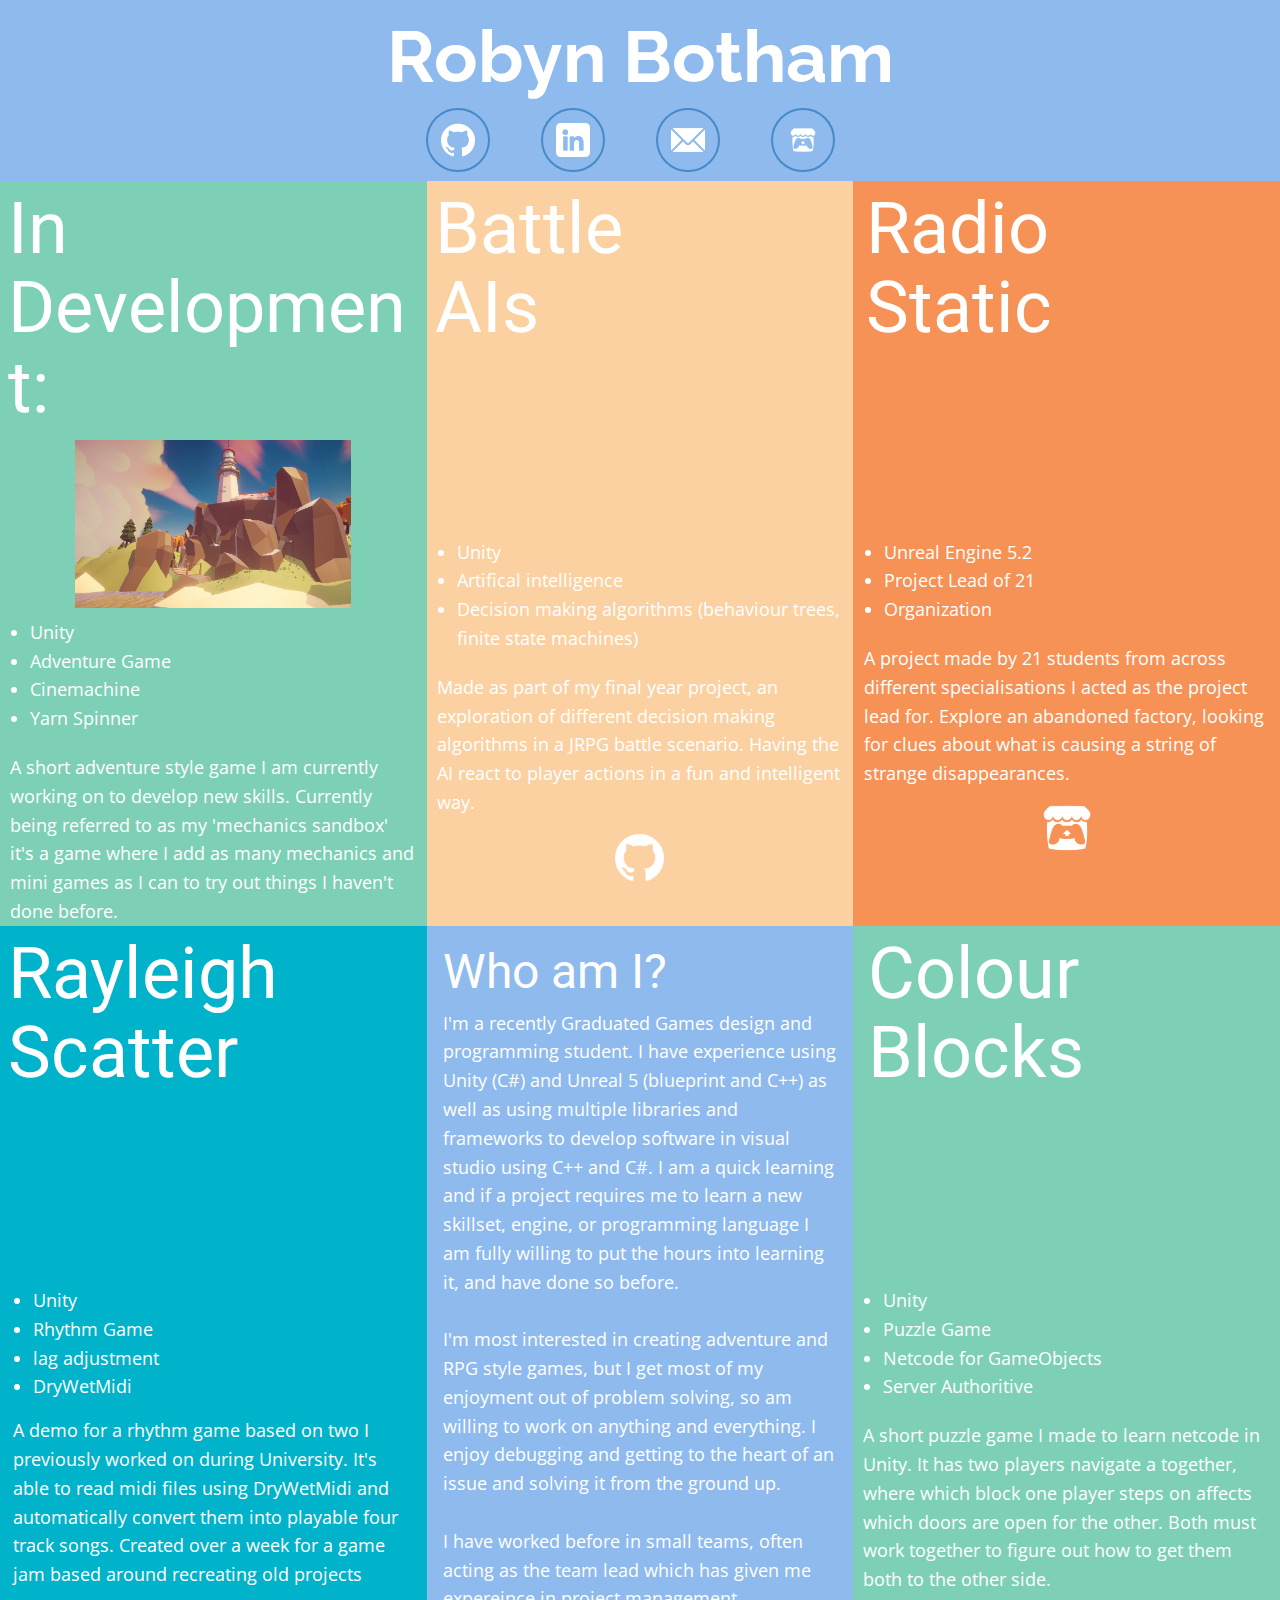
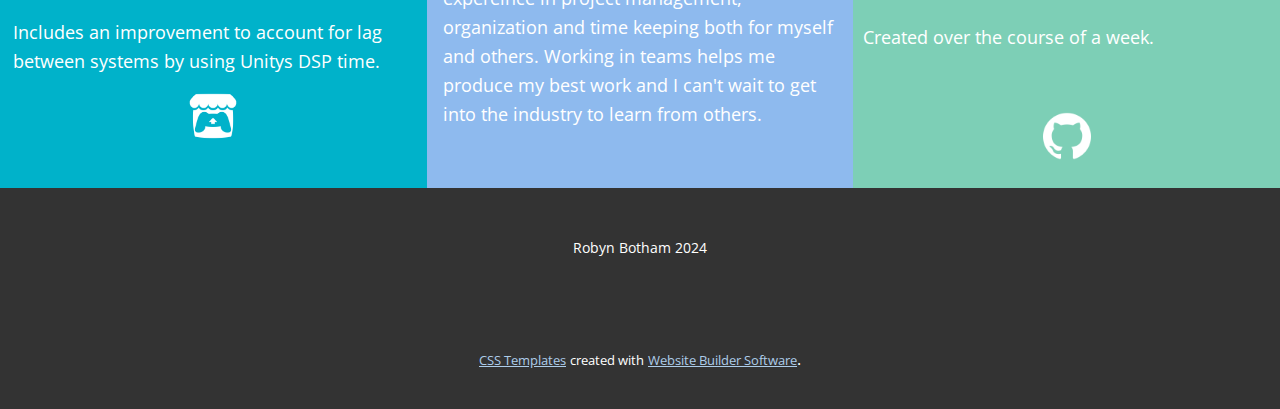
==== commit 477492a7: "scale" ====
--- a/index.html
+++ b/index.html
@@ -2,24 +2,16 @@
 <html style="font-size: 16px;" lang="en"><head>
     <meta name="viewport" content="width=device-width, initial-scale=1.0">
     <meta charset="utf-8">
-    <meta name="keywords" content="games industry
-programmer
-unity
-unreal">
-    <meta name="description" content="Robyn Botham is a games design and programming graduate, looking for work in gameplay programming or technical QA roles in the game industry. ">
-    <title>Robyn Botham Games Portfolio</title>
+    <meta name="keywords" content="Robyn Botham, InDevelopment:, Battle&nbsp;AIs, Radio&nbsp;Static, Rayleigh&nbsp;Scatter, Who am I?, ColourBlocks">
+    <meta name="description" content="">
+    <title>Page 1</title>
     <link rel="stylesheet" href="nicepage.css" media="screen">
-<link rel="stylesheet" href="Home.css" media="screen">
+<link rel="stylesheet" href="Page-1.css" media="screen">
     <script class="u-script" type="text/javascript" src="jquery.js" defer=""></script>
     <script class="u-script" type="text/javascript" src="nicepage.js" defer=""></script>
-    <meta name="generator" content="Nicepage 6.10.5, nicepage.com">
-    <meta property="og:title" content="Robyn Botham Porfolio">
-    <meta property="og:description" content="Game Industry Portfolio">
-    <meta property="og:image" content="images/edit.png">
+    <meta name="generator" content="Nicepage 6.0.3, nicepage.com">
     <link id="u-theme-google-font" rel="stylesheet" href="https://fonts.googleapis.com/css?family=Roboto:100,100i,300,300i,400,400i,500,500i,700,700i,900,900i|Open+Sans:300,300i,400,400i,500,500i,600,600i,700,700i,800,800i">
-    <link id="u-page-google-font" rel="stylesheet" href="https://fonts.googleapis.com/css?family=Bayon:400">
-    
-    
+    <link id="u-page-google-font" rel="stylesheet" href="https://fonts.googleapis.com/css?family=Raleway:100,100i,200,200i,300,300i,400,400i,500,500i,600,600i,700,700i,800,800i,900,900i">
     
     
     
@@ -29,238 +21,145 @@
 		"name": ""
 }</script>
     <meta name="theme-color" content="#478ac9">
+    <meta property="og:title" content="Page 1">
     <meta property="og:type" content="website">
   <meta data-intl-tel-input-cdn-path="intlTelInput/"></head>
-  <body data-home-page="Home.html" data-home-page-title="Home" data-path-to-root="./" data-include-products="false" class="u-body u-image u-xl-mode" data-lang="en" style="background-position: 50% 50%; background-image: url(&quot;images/opacity.png&quot;);"><header class="u-clearfix u-header u-header" id="sec-cfee"><div class="u-clearfix u-sheet u-valign-bottom-lg u-valign-bottom-md u-valign-bottom-xl u-sheet-1">
-        <p class="u-align-center-md u-align-center-sm u-align-center-xs u-align-right-lg u-align-right-xl u-custom-font u-text u-text-1">Robyn Botham</p>
-        <div class="custom-expanded u-align-center-md u-align-center-sm u-align-center-xs u-list u-list-1">
-          <div class="u-repeater u-repeater-1">
-            <div class="u-container-style u-list-item u-repeater-item">
-              <div class="u-container-layout u-similar-container u-valign-middle-lg u-valign-middle-md u-valign-middle-xl u-container-layout-1"><span class="u-align-center-md u-align-center-sm u-align-center-xs u-custom-item u-file-icon u-icon u-icon-1" data-href="mailto:dbotham16@outlook.com" data-target="_blank"><img src="images/542689.png" alt=""></span>
+  <body data-home-page="Page-1.html" data-home-page-title="Page 1" data-path-to-root="./" data-include-products="false" class="u-body u-custom-color-6 u-xl-mode" data-lang="en"><header class="u-clearfix u-header u-header" id="sec-4169"><div class="u-clearfix u-sheet u-sheet-1">
+        <h1 class="u-align-center u-custom-font u-font-raleway u-text u-text-default u-text-1">Robyn Botham</h1>
+        <div class="custom-expanded u-expanded-width-sm u-layout-grid u-list u-list-1">
+          <div class="u-align-center-lg u-align-center-md u-align-center-sm u-align-center-xs u-repeater u-repeater-1">
+            <div class="u-container-align-center-lg u-container-align-center-md u-container-align-center-sm u-container-align-center-xs u-container-style u-list-item u-repeater-item">
+              <div class="u-container-layout u-similar-container u-valign-middle u-container-layout-1"><span class="u-align-center u-border-2 u-border-palette-1-base u-file-icon u-icon u-icon-circle u-text-white u-icon-1" data-href="https://github.com/multidimensionalsock" data-target="_blank"><img src="images/2111432-a423d69f.png" alt=""></span>
               </div>
             </div>
-            <div class="u-container-style u-list-item u-repeater-item">
-              <div class="u-container-layout u-similar-container u-valign-middle-lg u-valign-middle-md u-valign-middle-xl u-container-layout-2"><span class="u-align-center-md u-align-center-sm u-align-center-xs u-custom-item u-file-icon u-icon u-icon-2" data-href="https://www.linkedin.com/in/multidimensionalsock/" data-target="_blank"><img src="images/3536569.png" alt=""></span>
+            <div class="u-container-align-center-lg u-container-align-center-md u-container-align-center-sm u-container-align-center-xs u-container-style u-list-item u-repeater-item">
+              <div class="u-container-layout u-similar-container u-valign-middle u-container-layout-2"><span class="u-align-center u-border-2 u-border-palette-1-base u-file-icon u-icon u-icon-circle u-text-white u-icon-2" data-href="https://www.linkedin.com/in/multidimensionalsock/" data-target="_blank"><img src="images/3536569-288af1f9.png" alt=""></span>
               </div>
             </div>
-            <div class="u-container-style u-list-item u-repeater-item">
-              <div class="u-container-layout u-similar-container u-valign-middle-lg u-valign-middle-md u-valign-middle-xl u-container-layout-3"><span class="u-align-center-md u-align-center-sm u-align-center-xs u-custom-item u-file-icon u-icon u-icon-3" data-href="https://multidimensionalsock.itch.io/"><img src="images/itch-io_2.png" alt=""></span>
+            <div class="u-container-align-center-lg u-container-align-center-md u-container-align-center-sm u-container-align-center-xs u-container-style u-list-item u-repeater-item">
+              <div class="u-container-layout u-similar-container u-valign-middle u-container-layout-3"><span class="u-align-center u-border-2 u-border-palette-1-base u-file-icon u-icon u-icon-circle u-text-white u-icon-3" data-href="mailto:dbotham16@outlook.com" data-target="_blank"><img src="images/542689-e094886c.png" alt=""></span>
               </div>
             </div>
-            <div class="u-container-style u-list-item u-repeater-item">
-              <div class="u-container-layout u-similar-container u-valign-middle-lg u-valign-middle-md u-valign-middle-xl u-container-layout-4"><span class="u-align-center-md u-align-center-sm u-align-center-xs u-custom-item u-file-icon u-icon u-icon-4" data-href="https://github.com/multidimensionalsock" data-target="_blank"><img src="images/25657.png" alt=""></span>
+            <div class="u-container-align-center-lg u-container-align-center-md u-container-align-center-sm u-container-align-center-xs u-container-style u-list-item u-repeater-item">
+              <div class="u-container-layout u-similar-container u-valign-middle u-container-layout-4"><span class="u-align-center u-border-2 u-border-palette-1-base u-file-icon u-icon u-icon-circle u-text-white u-icon-4" data-href="https://multidimensionalsock.itch.io/" data-target="_blank"><img src="images/image_processing20210620-25158-1t3omzy-c66bab13.png" alt=""></span>
               </div>
             </div>
           </div>
         </div>
       </div></header>
-    <section class="u-clearfix u-section-1" id="sec-9488">
-      <div class="u-clearfix u-sheet u-valign-middle-lg u-valign-middle-md u-valign-middle-sm u-valign-middle-xs u-sheet-1">
-        <div class="u-carousel u-expanded-width u-gallery u-gallery-slider u-layout-carousel u-lightbox u-no-transition u-show-text-on-hover u-gallery-1" id="carousel-1eee" data-interval="5000" data-u-ride="carousel">
-          <ol class="u-absolute-hcenter u-carousel-indicators u-carousel-indicators-1">
-            <li data-u-target="#carousel-1eee" data-u-slide-to="0" class="u-active u-grey-70 u-shape-circle" style="width: 10px; height: 10px;"></li>
-            <li data-u-target="#carousel-1eee" data-u-slide-to="1" class="u-grey-70 u-shape-circle" style="width: 10px; height: 10px;"></li>
-            <li data-u-target="#carousel-1eee" data-u-slide-to="2" class="u-grey-70 u-shape-circle" style="width: 10px; height: 10px;"></li>
-          </ol>
-          <div class="u-carousel-inner u-gallery-inner" role="listbox">
-            <div class="u-active u-carousel-item u-effect-fade u-gallery-item u-carousel-item-1">
-              <div class="u-back-slide" data-image-width="1919" data-image-height="777">
-                <img class="u-back-image u-expanded" src="images/radiostaitc.png">
-              </div>
-              <div class="u-align-center u-container-align-right u-over-slide u-shading u-valign-bottom u-over-slide-1">
-                <h3 class="u-align-right u-gallery-heading" style="margin-right: 0px; margin-left: auto;">Radio Static</h3>
-                <p class="u-align-right u-gallery-text" style="margin-right: 0px; margin-left: auto;">Set in the near future, you play as a government detective tasked with finding out what has been causing a string of strange disappearances. </p>
-              </div>
-            </div>
-            <div class="u-carousel-item u-effect-fade u-gallery-item u-carousel-item-2">
-              <div class="u-back-slide" data-image-width="1039" data-image-height="412">
-                <img class="u-back-image u-expanded" src="images/aigame.png">
-              </div>
-              <div class="u-align-center u-container-align-right u-over-slide u-shading u-valign-bottom u-over-slide-2">
-                <h3 class="u-align-right u-gallery-heading" style="margin-right: 0px; margin-left: auto;">Battle AIs</h3>
-                <p class="u-align-right u-gallery-text" style="margin-right: 0px; margin-left: auto;">Made for my final year project, an exploration of different decision making algorithms in a battle scenario.</p>
-              </div>
-            </div>
-            <div class="u-carousel-item u-effect-fade u-gallery-item u-carousel-item-3" data-image-width="347" data-image-height="222">
-              <div class="u-back-slide">
-                <img class="u-back-image u-expanded" src="images/mthroc.png" alt="MthRck">
-              </div>
-              <div class="u-align-center u-container-align-right u-over-slide u-shading u-valign-bottom u-over-slide-3">
-                <h3 class="u-align-right u-gallery-heading" style="margin-right: 0px; margin-left: auto;">MthRck</h3>
-                <p class="u-align-right u-gallery-text" style="margin-right: 0px; margin-left: auto;">rhythm game based off of math rock, can read midi files and turn them into playable levels.</p>
-              </div>
-              <style data-mode="XL" data-visited="true"></style>
-              <style data-mode="LG" data-visited="true"></style>
-              <style data-mode="MD"></style>
-              <style data-mode="SM" data-visited="true"></style>
-              <style data-mode="XS" data-visited="true"></style>
-            </div>
-          </div>
-          <a class="u-absolute-vcenter u-carousel-control u-carousel-control-prev u-grey-70 u-icon-circle u-opacity u-opacity-70 u-spacing-10 u-text-white u-carousel-control-1" href="#carousel-1eee" role="button" data-u-slide="prev">
-            <span aria-hidden="true">
-              <svg viewBox="0 0 451.847 451.847"><path d="M97.141,225.92c0-8.095,3.091-16.192,9.259-22.366L300.689,9.27c12.359-12.359,32.397-12.359,44.751,0
-c12.354,12.354,12.354,32.388,0,44.748L173.525,225.92l171.903,171.909c12.354,12.354,12.354,32.391,0,44.744
-c-12.354,12.365-32.386,12.365-44.745,0l-194.29-194.281C100.226,242.115,97.141,234.018,97.141,225.92z"></path></svg>
-            </span>
-            <span class="sr-only">
-              <svg viewBox="0 0 451.847 451.847"><path d="M97.141,225.92c0-8.095,3.091-16.192,9.259-22.366L300.689,9.27c12.359-12.359,32.397-12.359,44.751,0
-c12.354,12.354,12.354,32.388,0,44.748L173.525,225.92l171.903,171.909c12.354,12.354,12.354,32.391,0,44.744
-c-12.354,12.365-32.386,12.365-44.745,0l-194.29-194.281C100.226,242.115,97.141,234.018,97.141,225.92z"></path></svg>
-            </span>
-          </a>
-          <a class="u-absolute-vcenter u-carousel-control u-carousel-control-next u-grey-70 u-icon-circle u-opacity u-opacity-70 u-spacing-10 u-text-white u-carousel-control-2" href="#carousel-1eee" role="button" data-u-slide="next">
-            <span aria-hidden="true">
-              <svg viewBox="0 0 451.846 451.847"><path d="M345.441,248.292L151.154,442.573c-12.359,12.365-32.397,12.365-44.75,0c-12.354-12.354-12.354-32.391,0-44.744
-L278.318,225.92L106.409,54.017c-12.354-12.359-12.354-32.394,0-44.748c12.354-12.359,32.391-12.359,44.75,0l194.287,194.284
-c6.177,6.18,9.262,14.271,9.262,22.366C354.708,234.018,351.617,242.115,345.441,248.292z"></path></svg>
-            </span>
-            <span class="sr-only">
-              <svg viewBox="0 0 451.846 451.847"><path d="M345.441,248.292L151.154,442.573c-12.359,12.365-32.397,12.365-44.75,0c-12.354-12.354-12.354-32.391,0-44.744
-L278.318,225.92L106.409,54.017c-12.354-12.359-12.354-32.394,0-44.748c12.354-12.359,32.391-12.359,44.75,0l194.287,194.284
-c6.177,6.18,9.262,14.271,9.262,22.366C354.708,234.018,351.617,242.115,345.441,248.292z"></path></svg>
-            </span>
-          </a>
-        </div>
-      </div>
-    </section>
-    <section class="u-align-center u-clearfix u-section-2" id="sec-4ca4">
-      <div class="u-clearfix u-sheet u-valign-top-sm u-valign-top-xl u-sheet-1">
-        <div class="data-layout-selected u-clearfix u-expanded-width u-layout-wrap u-layout-wrap-1">
-          <div class="u-layout" style="">
-            <div class="u-layout-row" style="">
-              <div class="u-container-style u-layout-cell u-size-30-xl u-size-33-lg u-size-33-md u-size-33-sm u-size-33-xs u-layout-cell-1">
-                <div class="u-container-layout u-container-layout-1">
-                  <p class="u-text u-text-1">Hi! My names Robyn.&nbsp;<br>
-                    <br>I'm a recent game design and programming graduate looking for jo​bs as a gameplay programmer or technical QA. I'm also open to work on projects on a freelance basis, please feel free to contact me if you'd like to collaborate!<br>
-                    <br>I have experience working with:
-                  </p>
-                  <ul class="u-align-left u-text u-text-2">
-                    <li>Unity (C#)</li>
-                    <li>Unreal (C++ and Unreal)</li>
-                    <li>C# (in and out of engine)</li>
-                    <li>C++ (in and out of engine)&nbsp;</li>
-                    <li>Visual studio&nbsp;</li>
-                    <li>Version Control in Github (in groups of 10-20)</li>
-                    <li>Jira for project management&nbsp;</li>
-                  </ul>
-                  <p class="u-text u-text-3">I am a quick learning and if a project requires me to learn a new skillset, engine, or programming language I am fully willing to put the hours into learning it, and have done so before.<br>I also have basic experience with: Python, SFML, OpenGL, SDL and Gamemaker studio.&nbsp;<br>
-                  </p>
+    <section class="u-clearfix u-valign-middle-xl u-section-1" id="sec-e9a0">
+      <div class="data-layout-selected u-clearfix u-expanded-width u-layout-wrap u-layout-wrap-1">
+        <div class="u-gutter-0 u-layout">
+          <div class="u-layout-col">
+            <div class="u-size-30">
+              <div class="u-layout-row">
+                <div class="u-container-style u-custom-color-2 u-layout-cell u-size-20 u-layout-cell-1">
+                  <div class="u-container-layout u-container-layout-1">
+                    <h1 class="u-align-center-sm u-align-center-xs u-text u-text-white u-text-1">In<br>Development:
+                    </h1>
+                    <img class="u-expanded-width-xs u-image u-image-default u-image-1" src="images/ffgfgf.png" alt="" data-image-width="1008" data-image-height="616">
+                    <ul class="u-text u-text-white u-text-2">
+                      <li>Unity</li>
+                      <li>Adventure Game&nbsp;</li>
+                      <li>Cinemachine&nbsp;</li>
+                      <li>Yarn Spinner</li>
+                    </ul>
+                    <p class="u-text u-text-body-alt-color u-text-3">A short adventure style game I am currently working on to develop new skills. Currently being referred to as my 'mechanics sandbox' it's a game where I add as many mechanics and mini games as I can to try out things I haven't done before.&nbsp;</p>
+                  </div>
                 </div>
-              </div>
-              <div class="u-container-style u-layout-cell u-size-27-lg u-size-27-md u-size-27-sm u-size-27-xs u-size-30-xl u-layout-cell-2">
-                <div class="u-container-layout u-container-layout-2">
-                  <div class="custom-expanded u-align-center u-expanded-width-sm u-layout-horizontal u-list u-list-1">
-                    <div class="u-repeater u-repeater-1">
-                      <div class="u-container-style u-list-item u-repeater-item">
-                        <div class="u-container-layout u-similar-container u-container-layout-3">
-                          <div class="u-expanded-width-xl u-video u-video-contain u-video-1">
-                            <div class="embed-responsive embed-responsive-1">
-                              <iframe style="position: absolute;top: 0;left: 0;width: 100%;height: 100%;" class="embed-responsive-item" src="https://www.youtube.com/embed/YjqsEYH8Xr0?mute=0&amp;showinfo=0&amp;controls=0&amp;start=0" frameborder="0" allowfullscreen=""></iframe>
-                            </div>
-                          </div>
-                          <h4 class="u-align-center u-text u-text-default-lg u-text-default-md u-text-default-sm u-text-default-xl u-text-4"> Radio Static - UE5</h4>
-                          <p class="u-align-center u-text u-text-default u-text-5"> A project made by 21 students from across different specialisations I 
-acted​ as the project lead for. Explore an abandoned factory, looking 
-for clues about what is causing a string of strange disappearances.&nbsp;</p>
-                          <a href="https://multidimensionalsock.itch.io/radiostatic" class="u-active-none u-align-center u-border-2 u-border-no-left u-border-no-right u-border-no-top u-border-palette-1-base u-btn u-btn-rectangle u-button-style u-hover-none u-none u-btn-1" target="_blank">Learn more </a>
-                        </div>
-                      </div>
-                      <div class="u-container-style u-list-item u-repeater-item">
-                        <div class="u-container-layout u-similar-container u-container-layout-4">
-                          <div class="u-expanded-width-xl u-video u-video-contain u-video-2">
-                            <div class="embed-responsive embed-responsive-2">
-                              <iframe style="position: absolute;top: 0;left: 0;width: 100%;height: 100%;" class="embed-responsive-item" src="https://www.youtube.com/embed/uM35WPZ2psQ?mute=0&amp;showinfo=0&amp;controls=0&amp;start=0" frameborder="0" allowfullscreen=""></iframe>
-                            </div>
-                          </div>
-                          <h4 class="u-align-center u-text u-text-default-lg u-text-default-md u-text-default-sm u-text-default-xl u-text-6">Battle AI</h4>
-                          <p class="u-align-center u-text u-text-default u-text-7"> Made as part of my final year project, an exploration of different 
-decision making algorithms in a JRPG battle scenario. Having the AI 
-react to player actions in a fun and intelligent way. </p>
-                          <a href="https://github.com/multidimensionalsock/Battle-AI-Project-Unity" class="u-active-none u-align-center u-border-2 u-border-no-left u-border-no-right u-border-no-top u-border-palette-1-base u-btn u-btn-rectangle u-button-style u-hover-none u-none u-btn-2">Learn more</a>
-                        </div>
-                      </div>
-                      <div class="u-container-style u-list-item u-repeater-item">
-                        <div class="u-container-layout u-similar-container u-container-layout-5">
-                          <div class="u-expanded-width-xl u-video u-video-contain u-video-3">
-                            <div class="embed-responsive embed-responsive-3">
-                              <iframe style="position: absolute;top: 0;left: 0;width: 100%;height: 100%;" class="embed-responsive-item" src="https://www.youtube.com/embed/Iao5DgEHjBU?mute=0&amp;showinfo=0&amp;controls=0&amp;start=0" frameborder="0" allowfullscreen=""></iframe>
-                            </div>
-                          </div>
-                          <h4 class="u-align-center u-text u-text-default-lg u-text-default-md u-text-default-sm u-text-default-xl u-text-8"> Mth Rck - Unity</h4>
-                          <p class="u-align-center u-text u-text-default u-text-9"> A rhythm game based on the concept of math rock - songs which follow 
-tempos which are played inconsistently between instruments and times in 
-the song. The project involved using DryWetMidi to read midi files to 
-spawn notes at the right timings. </p>
-                          <a href="https://multidimensionalsock.itch.io/mth-rck" class="u-active-none u-align-center u-border-2 u-border-no-left u-border-no-right u-border-no-top u-border-palette-1-base u-btn u-btn-rectangle u-button-style u-hover-none u-none u-btn-3">Learn more</a>
-                        </div>
-                      </div>
-                      <div class="u-container-style u-list-item u-repeater-item">
-                        <div class="u-container-layout u-similar-container u-container-layout-6">
-                          <div class="u-expanded-width-xl u-video u-video-contain u-video-4">
-                            <div class="embed-responsive embed-responsive-4">
-                              <iframe style="position: absolute;top: 0;left: 0;width: 100%;height: 100%;" class="embed-responsive-item" src="https://www.youtube.com/embed/XNoPcQKv6hA?mute=0&amp;showinfo=0&amp;controls=0&amp;start=0" frameborder="0" allowfullscreen=""></iframe>
-                            </div>
-                          </div>
-                          <h4 class="u-align-center u-text u-text-default-lg u-text-default-md u-text-default-sm u-text-default-xl u-text-10">Winter Train - Unreal </h4>
-                          <p class="u-align-center u-text u-text-default u-text-11">A short area exploration game allowing the player to go around a train station on a cold winters night while they wait for their train. Programmed using blueprint and C++.</p>
-                          <a href="https://github.com/multidimensionalsock/WinterTrain-Unreal" class="u-active-none u-align-center u-border-2 u-border-no-left u-border-no-right u-border-no-top u-border-palette-1-base u-btn u-btn-rectangle u-button-style u-hover-none u-none u-btn-4" target="_blank">Learn more</a>
-                        </div>
+                <div class="u-container-style u-custom-color-5 u-layout-cell u-size-20 u-layout-cell-2">
+                  <div class="u-container-layout u-container-layout-2">
+                    <h1 class="u-align-center-sm u-align-center-xs u-text u-text-body-alt-color u-text-4">Battle&nbsp;<br>AIs
+                    </h1>
+                    <div class="u-expanded-width-xs u-video u-video-contain u-video-1">
+                      <div class="embed-responsive embed-responsive-1">
+                        <iframe style="position: absolute;top: 0;left: 0;width: 100%;height: 100%;" class="embed-responsive-item" src="https://www.youtube.com/embed/uM35WPZ2psQ?mute=0&amp;showinfo=0&amp;controls=0&amp;start=0" frameborder="0" allowfullscreen=""></iframe>
                       </div>
                     </div>
-                    <a class="u-absolute-vcenter u-gallery-nav u-gallery-nav-prev u-grey-70 u-icon-circle u-opacity u-opacity-70 u-spacing-10 u-text-white u-gallery-nav-1" href="#" role="button">
-                      <span aria-hidden="true">
-                        <svg viewBox="0 0 451.847 451.847"><path d="M97.141,225.92c0-8.095,3.091-16.192,9.259-22.366L300.689,9.27c12.359-12.359,32.397-12.359,44.751,0
-c12.354,12.354,12.354,32.388,0,44.748L173.525,225.92l171.903,171.909c12.354,12.354,12.354,32.391,0,44.744
-c-12.354,12.365-32.386,12.365-44.745,0l-194.29-194.281C100.226,242.115,97.141,234.018,97.141,225.92z"></path></svg>
-                      </span>
-                      <span class="sr-only">
-                        <svg viewBox="0 0 451.847 451.847"><path d="M97.141,225.92c0-8.095,3.091-16.192,9.259-22.366L300.689,9.27c12.359-12.359,32.397-12.359,44.751,0
-c12.354,12.354,12.354,32.388,0,44.748L173.525,225.92l171.903,171.909c12.354,12.354,12.354,32.391,0,44.744
-c-12.354,12.365-32.386,12.365-44.745,0l-194.29-194.281C100.226,242.115,97.141,234.018,97.141,225.92z"></path></svg>
-                      </span>
-                    </a>
-                    <a class="u-absolute-vcenter u-gallery-nav u-gallery-nav-next u-grey-70 u-icon-circle u-opacity u-opacity-70 u-spacing-10 u-text-white u-gallery-nav-2" href="#" role="button">
-                      <span aria-hidden="true">
-                        <svg viewBox="0 0 451.846 451.847"><path d="M345.441,248.292L151.154,442.573c-12.359,12.365-32.397,12.365-44.75,0c-12.354-12.354-12.354-32.391,0-44.744
-L278.318,225.92L106.409,54.017c-12.354-12.359-12.354-32.394,0-44.748c12.354-12.359,32.391-12.359,44.75,0l194.287,194.284
-c6.177,6.18,9.262,14.271,9.262,22.366C354.708,234.018,351.617,242.115,345.441,248.292z"></path></svg>
-                      </span>
-                      <span class="sr-only">
-                        <svg viewBox="0 0 451.846 451.847"><path d="M345.441,248.292L151.154,442.573c-12.359,12.365-32.397,12.365-44.75,0c-12.354-12.354-12.354-32.391,0-44.744
-L278.318,225.92L106.409,54.017c-12.354-12.359-12.354-32.394,0-44.748c12.354-12.359,32.391-12.359,44.75,0l194.287,194.284
-c6.177,6.18,9.262,14.271,9.262,22.366C354.708,234.018,351.617,242.115,345.441,248.292z"></path></svg>
-                      </span>
-                    </a>
+                    <ul class="u-align-left-xs u-text u-text-white u-text-5">
+                      <li>Unity</li>
+                      <li>Artifical intelligence</li>
+                      <li>Decision making algorithms (behaviour trees, finite state machines)</li>
+                    </ul>
+                    <p class="u-text u-text-body-alt-color u-text-6"> Made as part of my final year project, an exploration of different 
+decision making algorithms in a JRPG battle scenario. Having the AI 
+react to player actions in a fun and intelligent way. </p><span class="u-align-center u-file-icon u-icon u-text-white u-icon-1" data-href="https://github.com/multidimensionalsock/Battle-AI-Project-Unity" data-target="_blank"><img src="images/2111432-a423d69f.png" alt=""></span>
+                  </div>
+                </div>
+                <div class="u-container-style u-custom-color-4 u-layout-cell u-size-20 u-layout-cell-3">
+                  <div class="u-container-layout u-container-layout-3">
+                    <h1 class="u-align-center-sm u-align-center-xs u-text u-text-7">Radio<br>Static
+                    </h1>
+                    <div class="u-expanded-width-xs u-video u-video-contain u-video-2">
+                      <div class="embed-responsive embed-responsive-2">
+                        <iframe style="position: absolute;top: 0;left: 0;width: 100%;height: 100%;" class="embed-responsive-item" src="https://www.youtube.com/embed/YjqsEYH8Xr0?mute=0&amp;showinfo=0&amp;controls=0&amp;start=0" frameborder="0" allowfullscreen=""></iframe>
+                      </div>
+                    </div>
+                    <ul class="u-text u-text-8">
+                      <li>Unreal Engine 5.2</li>
+                      <li>Project Lead of 21</li>
+                      <li>Organization&nbsp;</li>
+                    </ul>
+                    <p class="u-text u-text-9"> A project made by 21 students from across different specialisations I 
+acted​ as the project lead for. Explore an abandoned factory, looking 
+for clues about what is causing a string of strange disappearances.&nbsp;</p><span class="u-align-center u-file-icon u-icon u-text-white u-icon-2" data-href="https://multidimensionalsock.itch.io/radiostatic" data-target="_blank"><img src="images/image_processing20210620-25158-1t3omzy-c66bab13.png" alt=""></span>
                   </div>
                 </div>
               </div>
             </div>
-          </div>
-        </div>
-      </div>
-    </section>
-    <section class="u-clearfix u-section-3" id="sec-d44e">
-      <div class="u-clearfix u-sheet u-valign-middle-xl u-sheet-1">
-        <p class="u-text u-text-1"> I like solving complex problems, while I enjoy playing games my favourite thing is making games or understanding how other games work, and that can often be seen via how you can break them. One of my favourite parts of the development process is debugging and finding issues with projects, getting to the route of them and solving the problem at its core rather than simply patching it. I like to get to get to the best solution, and those solutions are most often found in teams where we can bounce ideas off of each other.<br>
-          <br>Games offer a variety of different problems to be solved, with entirely different sets of things to solve between projects and even within the same project. Games mix art and technology and immerse people into stories in ways that traditional mediums simply can't do, allowing you to fully immerse a player into a completely new world and give them the ability to interact and make decisions about the direction that world is going in. It's a field that combines all of the things I love to work on and I want to make every project I get my hands on the best it can be, even if that means going out of my comfort zone.<br>
-          <br>If you want to connect, you can find or contact me here:
-        </p>
-        <div class="u-align-center u-expanded-width-xs u-list u-list-1">
-          <div class="u-repeater u-repeater-1">
-            <div class="u-container-align-center u-container-style u-list-item u-repeater-item">
-              <div class="u-container-layout u-similar-container u-container-layout-1"><span class="u-align-center u-custom-item u-file-icon u-icon u-icon-1" data-href="mailto:dbotham16@outlook.com" data-target="_blank"><img src="images/542689.png" alt=""></span>
-              </div>
-            </div>
-            <div class="u-container-align-center u-container-style u-list-item u-repeater-item">
-              <div class="u-container-layout u-similar-container u-container-layout-2"><span class="u-align-center u-custom-item u-file-icon u-icon u-icon-2" data-href="https://www.linkedin.com/in/multidimensionalsock/" data-target="_blank"><img src="images/3536569.png" alt=""></span>
-              </div>
-            </div>
-            <div class="u-container-align-center u-container-style u-list-item u-repeater-item">
-              <div class="u-container-layout u-similar-container u-container-layout-3"><span class="u-align-center u-custom-item u-file-icon u-icon u-icon-3" data-href="https://multidimensionalsock.itch.io/"><img src="images/itch-io_2.png" alt=""></span>
-              </div>
-            </div>
-            <div class="u-container-align-center u-container-style u-list-item u-repeater-item">
-              <div class="u-container-layout u-similar-container u-container-layout-4"><span class="u-align-center u-custom-item u-file-icon u-icon u-icon-4" data-href="https://github.com/multidimensionalsock" data-target="_blank"><img src="images/25657.png" alt=""></span>
+            <div class="u-size-30">
+              <div class="u-layout-row">
+                <div class="u-container-style u-custom-color-3 u-layout-cell u-size-20 u-layout-cell-4">
+                  <div class="u-container-layout u-valign-top-sm u-valign-top-xs u-container-layout-4">
+                    <h1 class="u-align-center-sm u-align-center-xs u-text u-text-10">Rayleigh&nbsp;<br>Scatter
+                    </h1>
+                    <div class="u-expanded-width-xs u-video u-video-contain u-video-3">
+                      <div class="embed-responsive embed-responsive-3">
+                        <iframe style="position: absolute;top: 0;left: 0;width: 100%;height: 100%;" class="embed-responsive-item" src="https://www.youtube.com/embed/2V7e4OhQAGI?mute=0&amp;showinfo=0&amp;controls=0&amp;start=0" frameborder="0" allowfullscreen=""></iframe>
+                      </div>
+                    </div>
+                    <ul class="u-text u-text-white u-text-11">
+                      <li>Unity</li>
+                      <li>Rhythm Game</li>
+                      <li>lag adjustment&nbsp;</li>
+                      <li>DryWetMidi</li>
+                    </ul>
+                    <p class="u-text u-text-12">A demo for a rhythm game based on two I previously worked on during University. It's able to read midi files using DryWetMidi and automatically convert them into playable four track songs. Created over a week for a game jam based around recreating old projects<br>
+                      <br>Includes an improvement to account for lag between systems by using Unitys DSP time.&nbsp;
+                    </p><span class="u-align-center u-file-icon u-icon u-text-white u-icon-3" data-href="https://multidimensionalsock.itch.io/rayleighscatter" data-target="_blank"><img src="images/image_processing20210620-25158-1t3omzy-c66bab13.png" alt=""></span>
+                  </div>
+                </div>
+                <div class="u-container-style u-custom-color-6 u-layout-cell u-size-20 u-layout-cell-5">
+                  <div class="u-container-layout u-container-layout-5">
+                    <h2 class="u-align-center-sm u-align-center-xs u-align-left-lg u-align-left-md u-align-left-xl u-text u-text-default u-text-13">Who am I?</h2>
+                    <p class="u-align-left u-text u-text-14">I'm a recently Graduated Games design and programming student. I have experience using Unity (C#) and Unreal 5 (blueprint and C++) as well as using multiple libraries and frameworks to develop software in visual studio using C++ and C#. I am a quick learning and if a project requires me to learn a new 
+skillset, engine, or programming language I am fully willing to put the 
+hours into learning it, and have done so before.<br>
+                      <br>I'm most interested in creating adventure and RPG style games, but I get most of my enjoyment out of problem solving, so am willing to work on anything and everything. I enjoy debugging and getting to the heart of an issue and solving it from the ground up.<br>
+                      <br>I have worked before in small teams, often acting as the team lead which has given me expereince in project management, organization and time keeping both for myself and others. Working in teams helps me produce my best work and I can't wait to get into the industry to learn from others.
+                    </p>
+                  </div>
+                </div>
+                <div class="u-container-style u-custom-color-2 u-layout-cell u-size-20 u-layout-cell-6">
+                  <div class="u-container-layout u-container-layout-6">
+                    <h1 class="u-align-center-sm u-align-center-xs u-text u-text-body-alt-color u-text-15">Colour<br>Blocks
+                    </h1>
+                    <div class="u-expanded-width-xs u-video u-video-contain u-video-4">
+                      <div class="embed-responsive embed-responsive-4">
+                        <iframe style="position: absolute;top: 0;left: 0;width: 100%;height: 100%;" class="embed-responsive-item" src="https://www.youtube.com/embed/geCqG_OFQJ4?mute=0&amp;showinfo=0&amp;controls=0&amp;start=0" frameborder="0" allowfullscreen=""></iframe>
+                      </div>
+                    </div>
+                    <ul class="u-align-left-xs u-text u-text-white u-text-16">
+                      <li>Unity</li>
+                      <li>Puzzle Game</li>
+                      <li>Netcode for GameObjects</li>
+                      <li>Server Authoritive&nbsp;</li>
+                    </ul>
+                    <p class="u-text u-text-white u-text-17">A short puzzle game I made to learn netcode in Unity. It has two players navigate a together, where which block one player steps on affects which doors are open for the other. Both must work together to figure out how to get them both to the other side.&nbsp;<br>
+                      <br>Created over the course of a week.
+                    </p><span class="u-align-center u-file-icon u-icon u-text-white u-icon-4" data-href="https://github.com/multidimensionalsock/ColourBlocks-Unity-Netcode" data-target="_blank"><img src="images/2111432-a423d69f.png" alt=""></span>
+                  </div>
+                </div>
               </div>
             </div>
           </div>
@@ -270,16 +169,19 @@
     
     
     
-    <footer class="u-align-center u-clearfix u-footer u-grey-80 u-footer" id="sec-14c9"><div class="u-clearfix u-sheet u-sheet-1">
+    <footer class="u-align-center u-clearfix u-footer u-grey-80 u-footer" id="sec-0b31"><div class="u-clearfix u-sheet u-sheet-1">
         <p class="u-small-text u-text u-text-variant u-text-1">Robyn Botham 2024</p>
       </div></footer>
     <section class="u-backlink u-clearfix u-grey-80">
+      <a class="u-link" href="https://nicepage.com/css-templates" target="_blank">
+        <span>CSS Templates</span>
+      </a>
       <p class="u-text">
-        <span>This site was created with the </span>
-        <a class="u-link" href="https://nicepage.com/" target="_blank" rel="nofollow">
-          <span>Nicepage</span>
-        </a>
+        <span>created with</span>
       </p>
+      <a class="u-link" href="" target="_blank">
+        <span>Website Builder Software</span>
+      </a>. 
     </section>
   
 </body></html>--- a/nicepage.css
+++ b/nicepage.css
@@ -3167,7 +3167,6 @@
 body {
   height: auto;
   min-height: 100%;
-  overflow-y: clip;
 }
 body,
 aside,
@@ -7523,9 +7522,6 @@
 }
 .u-border-none {
   border-width: 0 !important;
-}
-.u-outline-none {
-  outline: none !important;
 }
 .u-button-style[class*="u-border-"].u-border-no-top,
 [class*="u-border-"].u-border-no-top {
@@ -15371,6 +15367,17 @@
 }
 .u-post-tags {
   display: table;
+}
+.u-menu {
+  opacity: 0;
+}
+.u-responsive-xxl .u-menu,
+.u-responsive-xl .u-menu,
+.u-responsive-lg .u-menu,
+.u-responsive-md .u-menu,
+.u-responsive-sm .u-menu,
+.u-responsive-xs .u-menu {
+  opacity: 1;
 }
 .u-menu,
 .u-popupmenu-items {
@@ -17915,7 +17922,6 @@
 .menu-collapse .u-nav-link.u-file-icon::after {
   content: '';
   height: 1em;
-  width: 1em;
   display: block;
 }
 .u-nav-container-collapse {
@@ -18300,6 +18306,9 @@
 }
 .u-font-roboto-condensed.u-custom-font {
   font-family: 'Roboto Condensed', sans-serif !important;
+}
+.u-font-source-sans-pro.u-custom-font {
+  font-family: 'Source Sans Pro', sans-serif !important;
 }
 .u-font-oswald.u-custom-font {
   font-family: Oswald, sans-serif !important;
@@ -19015,16 +19024,16 @@
   -webkit-margin-before: 0;
   margin-right: 0 !important;
 }
-.u-pagination-center.u-categories-listbox-center .u-list-control.has-pagination.has-categories-listbox .u-pagination {
+.u-pagination-center.u-categories-center .u-list-control.has-pagination.has-categories .u-pagination {
   -webkit-margin-before: 0;
   margin-right: 0 !important;
 }
-.u-pagination-left.u-categories-listbox-left .u-list-control.has-pagination.has-categories-listbox .u-pagination {
+.u-pagination-left.u-categories-left .u-list-control.has-pagination.has-categories .u-pagination {
   grid-column-end: left;
   -webkit-margin-before: 0;
   margin-right: 0 !important;
 }
-.u-pagination-right.u-categories-listbox-right .u-list-control.has-pagination.has-categories-listbox .u-pagination {
+.u-pagination-right.u-categories-right .u-list-control.has-pagination.has-categories .u-pagination {
   grid-column: 2;
   -webkit-margin-before: 0;
   margin-right: 0 !important;
@@ -19082,7 +19091,6 @@
 .u-sorting {
   position: relative;
   min-width: 255px;
-  margin-right: auto;
 }
 .u-sorting-left .u-sorting {
   margin-left: 0 !important;
@@ -19103,13 +19111,13 @@
 .u-sorting-right.u-pagination-right .has-pagination.has-sorting .u-sorting {
   grid-column-start: left;
 }
-.u-sorting-center.u-categories-listbox-center .has-sorting.has-categories-listbox .u-sorting {
+.u-sorting-center.u-categories-center .has-sorting.has-categories .u-sorting {
   grid-column-start: left;
 }
-.u-sorting-left.u-categories-listbox-left .has-sorting.has-categories-listbox .u-sorting {
+.u-sorting-left.u-categories-left .has-sorting.has-categories .u-sorting {
   grid-column-start: left;
 }
-.u-sorting-right.u-categories-listbox-right .has-sorting.has-categories-listbox .u-sorting {
+.u-sorting-right.u-categories-right .has-sorting.has-categories .u-sorting {
   grid-column-start: left;
 }
 .u-sorting-right .u-sorting {
@@ -19162,6 +19170,44 @@
 }
 .u-categories {
   display: table;
+}
+.u-categories-left .u-categories {
+  margin-left: 0 !important;
+  margin-right: auto !important;
+  grid-column: 1;
+}
+.u-categories-center .u-categories {
+  margin-left: auto !important;
+  margin-right: auto !important;
+  grid-column: 2;
+}
+.u-categories-right .u-categories {
+  margin-left: auto !important;
+  margin-right: 0 !important;
+  grid-column: 3;
+}
+.u-categories-center.u-pagination-center .has-pagination.has-categories .u-categories {
+  grid-column-start: left;
+}
+.u-categories-left.u-pagination-left .has-pagination.has-categories .u-categories {
+  grid-column-start: left;
+}
+.u-categories-right.u-pagination-right .has-pagination.has-categories .u-categories {
+  grid-column-start: left;
+}
+.u-categories-center.u-sorting-center .u-list-control.has-sorting.has-categories .u-categories {
+  -webkit-margin-before: 0;
+  margin-right: 0 !important;
+}
+.u-categories-left.u-sorting-left .u-list-control.has-sorting.has-categories .u-categories {
+  grid-column-end: left;
+  -webkit-margin-before: 0;
+  margin-right: 0 !important;
+}
+.u-categories-right.u-sorting-right .u-list-control.has-sorting.has-categories .u-categories {
+  grid-column: 2;
+  -webkit-margin-before: 0;
+  margin-right: 0 !important;
 }
 .u-categories ul {
   list-style: none;
@@ -19243,9 +19289,9 @@
   display: none;
 }
 .u-categories-listbox {
+  display: block;
   position: relative;
   min-width: 255px;
-  margin-right: auto;
 }
 .u-categories-listbox select {
   height: 100%;
@@ -19262,44 +19308,6 @@
 }
 .u-categories-listbox select[size] ~ .u-caret {
   display: none;
-}
-.u-categories-listbox-left .u-categories-listbox {
-  margin-left: 0 !important;
-  margin-right: auto !important;
-  grid-column: 1;
-}
-.u-categories-listbox-center .u-categories-listbox {
-  margin-left: auto !important;
-  margin-right: auto !important;
-  grid-column: 2;
-}
-.u-categories-listbox-right .u-categories-listbox {
-  margin-left: auto !important;
-  margin-right: 0 !important;
-  grid-column: 3;
-}
-.u-categories-listbox-center.u-pagination-center .has-pagination.has-categories-listbox .u-categories-listbox {
-  grid-column-start: left;
-}
-.u-categories-listbox-left.u-pagination-left .has-pagination.has-categories-listbox .u-categories-listbox {
-  grid-column-start: left;
-}
-.u-categories-listbox-right.u-pagination-right .has-pagination.has-categories-listbox .u-categories-listbox {
-  grid-column-start: left;
-}
-.u-categories-listbox-center.u-sorting-center .u-list-control.has-sorting.has-categories-listbox .u-categories-listbox {
-  -webkit-margin-before: 0;
-  margin-right: 0 !important;
-}
-.u-categories-listbox-left.u-sorting-left .u-list-control.has-sorting.has-categories-listbox .u-categories-listbox {
-  grid-column-end: left;
-  -webkit-margin-before: 0;
-  margin-right: 0 !important;
-}
-.u-categories-listbox-right.u-sorting-right .u-list-control.has-sorting.has-categories-listbox .u-categories-listbox {
-  grid-column: 2;
-  -webkit-margin-before: 0;
-  margin-right: 0 !important;
 }
 /*begin-commonstyles photoswipe*/
 /*! PhotoSwipe main CSS by Dmitry Semenov | photoswipe.com | MIT license */
@@ -21532,7 +21540,7 @@
 @keyframes customAnimationIn {
   from {
     transform-origin: center center;
-    transform: translate3d(var(--animation-custom_in-translate_x), var(--animation-custom_in-translate_y), 0) scale3d(var(--animation-custom_in-scale), var(--animation-custom_in-scale), var(--animation-custom_in-scale)) rotate3d(0, 0, 1, calc(-1 * var(--animation-custom_in-rotate)));
+    transform: translate3d(var(--animation-custom_in-translate_x), var(--animation-custom_in-translate_y), 0) scale3d(var(--animation-custom_in-scale), var(--animation-custom_in-scale), var(--animation-custom_in-scale)) rotate3d(0, 0, 1, var(--animation-custom_in-rotate));
     opacity: var(--animation-custom_in-opacity);
   }
   to {
@@ -21549,7 +21557,7 @@
   }
   to {
     transform-origin: center center;
-    transform: translate3d(var(--animation-custom_in-translate_x), var(--animation-custom_in-translate_y), 0) scale3d(var(--animation-custom_in-scale), var(--animation-custom_in-scale), var(--animation-custom_in-scale)) rotate3d(0, 0, 1, calc(-1 * var(--animation-custom_in-rotate)));
+    transform: translate3d(var(--animation-custom_in-translate_x), var(--animation-custom_in-translate_y), 0) scale3d(var(--animation-custom_in-scale), var(--animation-custom_in-scale), var(--animation-custom_in-scale)) rotate3d(0, 0, 1, var(--animation-custom_in-rotate));
     opacity: var(--animation-custom_in-opacity);
   }
 }
@@ -21575,10 +21583,6 @@
 .animated.u-absolute-vcenter {
   
   --animation-custom_in-translate_y: -50% !important;
-}
-.u-animation-sticky {
-  position: sticky;
-  top: 0;
 }
 .u-cookies-consent {
   display: none;
@@ -21717,8 +21721,8 @@
   display: flex;
   position: relative;
 }
-.u-list-control.has-categories-listbox.has-sorting,
-.u-list-control.has-pagination.has-categories-listbox,
+.u-list-control.has-categories.has-sorting,
+.u-list-control.has-pagination.has-categories,
 .u-list-control.has-pagination.has-sorting {
   display: grid;
   grid-auto-flow: column;
@@ -21738,27 +21742,27 @@
   grid-template-columns: 0;
   justify-content: right;
 }
-.u-pagination-center.u-categories-listbox-center .u-list-control.has-pagination.has-categories-listbox {
+.u-pagination-center.u-categories-center .u-list-control.has-pagination.has-categories {
   grid-template-columns: 0;
   justify-content: center;
 }
-.u-pagination-left.u-categories-listbox-left .u-list-control.has-pagination.has-categories-listbox {
+.u-pagination-left.u-categories-left .u-list-control.has-pagination.has-categories {
   grid-template-columns: 0;
   justify-content: left;
 }
-.u-pagination-right.u-categories-listbox-right .u-list-control.has-pagination.has-categories-listbox {
+.u-pagination-right.u-categories-right .u-list-control.has-pagination.has-categories {
   grid-template-columns: 0;
   justify-content: right;
 }
-.u-sorting-center.u-categories-listbox-center .u-list-control.has-sorting.has-categories-listbox {
+.u-sorting-center.u-categories-center .u-list-control.has-sorting.has-categories {
   grid-template-columns: 0;
   justify-content: center;
 }
-.u-sorting-left.u-categories-listbox-left .u-list-control.has-sorting.has-categories-listbox {
+.u-sorting-left.u-categories-left .u-list-control.has-sorting.has-categories {
   grid-template-columns: 0;
   justify-content: left;
 }
-.u-sorting-right.u-categories-listbox-right .u-list-control.has-sorting.has-categories-listbox {
+.u-sorting-right.u-categories-right .u-list-control.has-sorting.has-categories {
   grid-template-columns: 0;
   justify-content: right;
 }
@@ -21856,6 +21860,10 @@
   border-top: none;
   border-left: none;
   border-right: none;
+  margin: 0 0 -5px;
+}
+.u-tabs .u-tab-item {
+  margin-bottom: 5px;
 }
 .u-tabs .u-tab-link {
   display: block;
@@ -22352,9 +22360,6 @@
 .u-product-badge {
   text-align: center;
 }
-.u-product-sku {
-  display: table;
-}
 .u-cart-product-image {
   width: 100px;
   display: inline-block;
@@ -22849,10 +22854,6 @@
   background: #07f;
   bottom: 0;
   right: 0;
-}
-.u-payment-dialog .u-dialog {
-  max-height: 100vh;
-  overflow: auto;
 }
 .payment-error,
 .payment-success {
@@ -41962,7 +41963,971 @@
 
 /*begin-variables sitestylecss*/
 
+.u-custom-color-2,
+        .u-body.u-custom-color-2,
+        section.u-custom-color-2:before,
+        .u-custom-color-2 > .u-audio-main-layout-wrapper:before,
+        .u-custom-color-2 > .u-container-layout:before,
+        .u-custom-color-2 > .u-inner-container-layout:before,
+        .u-custom-color-2.u-sidenav:before,
+        .u-container-layout.u-container-layout.u-custom-color-2:before,
+        .u-table-alt-custom-color-2 tr:nth-child(even)
+        {
+            color: #111111;
+            background-color: #7dcfb6;
+        }
 
+        .u-input.u-custom-color-2,
+        .u-field-input.u-custom-color-2,
+        .u-button-style.u-custom-color-2,
+        .u-button-style.u-custom-color-2[class*="u-border-"]
+        {
+            color: #111111 !important;
+            background-color: #7dcfb6 !important;
+        }
+
+        .u-button-style.u-custom-color-2:hover,
+        .u-button-style.u-custom-color-2[class*="u-border-"]:hover,
+        .u-button-style.u-custom-color-2:focus,
+        .u-button-style.u-custom-color-2[class*="u-border-"]:focus,
+        .u-button-style.u-button-style.u-custom-color-2:active,
+        .u-button-style.u-button-style.u-custom-color-2[class*="u-border-"]:active,
+        .u-button-style.u-button-style.u-custom-color-2.active,
+        .u-button-style.u-button-style.u-custom-color-2[class*="u-border-"].active,
+        li.active > .u-button-style.u-button-style.u-custom-color-2,
+        li.active > .u-button-style.u-button-style.u-custom-color-2[class*="u-border-"]
+        {
+            color: #111111 !important;
+            background-color: #65c6a8 !important;
+        }
+
+        .u-hover-custom-color-2:hover,
+        .u-hover-custom-color-2[class*="u-border-"]:hover,
+        .u-hover-custom-color-2:focus,
+        .u-hover-custom-color-2[class*="u-border-"]:focus,
+        .u-active-custom-color-2.u-active.u-active,
+        .u-active-custom-color-2[class*="u-border-"].u-active.u-active,
+        a.u-button-style.u-hover-custom-color-2:hover,
+        a.u-button-style.u-hover-custom-color-2.hover,
+        a.u-button-style.u-hover-custom-color-2[class*="u-border-"]:hover,
+        a.u-button-style.u-hover-custom-color-2[class*="u-border-"].hover,
+        a.u-button-style:hover > .u-hover-custom-color-2,
+        a.u-button-style:hover > .u-hover-custom-color-2[class*="u-border-"],
+        a.u-button-style.u-hover-custom-color-2:focus,
+        a.u-button-style.u-hover-custom-color-2[class*="u-border-"]:focus,
+        a.u-button-style.u-button-style.u-active-custom-color-2:active,
+        a.u-button-style.u-button-style.u-active-custom-color-2[class*="u-border-"]:active,
+        a.u-button-style.u-button-style.u-active-custom-color-2.active,
+        a.u-button-style.u-button-style.u-active-custom-color-2[class*="u-border-"].active,
+        a.u-button-style.u-button-style.active > .u-active-custom-color-2,
+        a.u-button-style.u-button-style.active > .u-active-custom-color-2[class*="u-border-"],
+        li.active > a.u-button-style.u-button-style.u-active-custom-color-2,
+        li.active > a.u-button-style.u-button-style.u-active-custom-color-2[class*="u-border-"],
+        input.u-field-input.u-field-input.u-active-custom-color-2:checked
+        {
+            color: #111111 !important;
+            background-color: #7dcfb6 !important;
+        }
+
+        a.u-link.u-hover-custom-color-2:hover {
+            color: #7dcfb6 !important;
+        }
+
+        
+        
+        .u-custom-color-3,
+        .u-body.u-custom-color-3,
+        section.u-custom-color-3:before,
+        .u-custom-color-3 > .u-audio-main-layout-wrapper:before,
+        .u-custom-color-3 > .u-container-layout:before,
+        .u-custom-color-3 > .u-inner-container-layout:before,
+        .u-custom-color-3.u-sidenav:before,
+        .u-container-layout.u-container-layout.u-custom-color-3:before,
+        .u-table-alt-custom-color-3 tr:nth-child(even)
+        {
+            color: #ffffff;
+            background-color: #00b2ca;
+        }
+
+        .u-input.u-custom-color-3,
+        .u-field-input.u-custom-color-3,
+        .u-button-style.u-custom-color-3,
+        .u-button-style.u-custom-color-3[class*="u-border-"]
+        {
+            color: #ffffff !important;
+            background-color: #00b2ca !important;
+        }
+
+        .u-button-style.u-custom-color-3:hover,
+        .u-button-style.u-custom-color-3[class*="u-border-"]:hover,
+        .u-button-style.u-custom-color-3:focus,
+        .u-button-style.u-custom-color-3[class*="u-border-"]:focus,
+        .u-button-style.u-button-style.u-custom-color-3:active,
+        .u-button-style.u-button-style.u-custom-color-3[class*="u-border-"]:active,
+        .u-button-style.u-button-style.u-custom-color-3.active,
+        .u-button-style.u-button-style.u-custom-color-3[class*="u-border-"].active,
+        li.active > .u-button-style.u-button-style.u-custom-color-3,
+        li.active > .u-button-style.u-button-style.u-custom-color-3[class*="u-border-"]
+        {
+            color: #ffffff !important;
+            background-color: #00a0b6 !important;
+        }
+
+        .u-hover-custom-color-3:hover,
+        .u-hover-custom-color-3[class*="u-border-"]:hover,
+        .u-hover-custom-color-3:focus,
+        .u-hover-custom-color-3[class*="u-border-"]:focus,
+        .u-active-custom-color-3.u-active.u-active,
+        .u-active-custom-color-3[class*="u-border-"].u-active.u-active,
+        a.u-button-style.u-hover-custom-color-3:hover,
+        a.u-button-style.u-hover-custom-color-3.hover,
+        a.u-button-style.u-hover-custom-color-3[class*="u-border-"]:hover,
+        a.u-button-style.u-hover-custom-color-3[class*="u-border-"].hover,
+        a.u-button-style:hover > .u-hover-custom-color-3,
+        a.u-button-style:hover > .u-hover-custom-color-3[class*="u-border-"],
+        a.u-button-style.u-hover-custom-color-3:focus,
+        a.u-button-style.u-hover-custom-color-3[class*="u-border-"]:focus,
+        a.u-button-style.u-button-style.u-active-custom-color-3:active,
+        a.u-button-style.u-button-style.u-active-custom-color-3[class*="u-border-"]:active,
+        a.u-button-style.u-button-style.u-active-custom-color-3.active,
+        a.u-button-style.u-button-style.u-active-custom-color-3[class*="u-border-"].active,
+        a.u-button-style.u-button-style.active > .u-active-custom-color-3,
+        a.u-button-style.u-button-style.active > .u-active-custom-color-3[class*="u-border-"],
+        li.active > a.u-button-style.u-button-style.u-active-custom-color-3,
+        li.active > a.u-button-style.u-button-style.u-active-custom-color-3[class*="u-border-"],
+        input.u-field-input.u-field-input.u-active-custom-color-3:checked
+        {
+            color: #ffffff !important;
+            background-color: #00b2ca !important;
+        }
+
+        a.u-link.u-hover-custom-color-3:hover {
+            color: #00b2ca !important;
+        }
+
+        
+        
+        .u-custom-color-4,
+        .u-body.u-custom-color-4,
+        section.u-custom-color-4:before,
+        .u-custom-color-4 > .u-audio-main-layout-wrapper:before,
+        .u-custom-color-4 > .u-container-layout:before,
+        .u-custom-color-4 > .u-inner-container-layout:before,
+        .u-custom-color-4.u-sidenav:before,
+        .u-container-layout.u-container-layout.u-custom-color-4:before,
+        .u-table-alt-custom-color-4 tr:nth-child(even)
+        {
+            color: #ffffff;
+            background-color: #f79256;
+        }
+
+        .u-input.u-custom-color-4,
+        .u-field-input.u-custom-color-4,
+        .u-button-style.u-custom-color-4,
+        .u-button-style.u-custom-color-4[class*="u-border-"]
+        {
+            color: #ffffff !important;
+            background-color: #f79256 !important;
+        }
+
+        .u-button-style.u-custom-color-4:hover,
+        .u-button-style.u-custom-color-4[class*="u-border-"]:hover,
+        .u-button-style.u-custom-color-4:focus,
+        .u-button-style.u-custom-color-4[class*="u-border-"]:focus,
+        .u-button-style.u-button-style.u-custom-color-4:active,
+        .u-button-style.u-button-style.u-custom-color-4[class*="u-border-"]:active,
+        .u-button-style.u-button-style.u-custom-color-4.active,
+        .u-button-style.u-button-style.u-custom-color-4[class*="u-border-"].active,
+        li.active > .u-button-style.u-button-style.u-custom-color-4,
+        li.active > .u-button-style.u-button-style.u-custom-color-4[class*="u-border-"]
+        {
+            color: #ffffff !important;
+            background-color: #f57d36 !important;
+        }
+
+        .u-hover-custom-color-4:hover,
+        .u-hover-custom-color-4[class*="u-border-"]:hover,
+        .u-hover-custom-color-4:focus,
+        .u-hover-custom-color-4[class*="u-border-"]:focus,
+        .u-active-custom-color-4.u-active.u-active,
+        .u-active-custom-color-4[class*="u-border-"].u-active.u-active,
+        a.u-button-style.u-hover-custom-color-4:hover,
+        a.u-button-style.u-hover-custom-color-4.hover,
+        a.u-button-style.u-hover-custom-color-4[class*="u-border-"]:hover,
+        a.u-button-style.u-hover-custom-color-4[class*="u-border-"].hover,
+        a.u-button-style:hover > .u-hover-custom-color-4,
+        a.u-button-style:hover > .u-hover-custom-color-4[class*="u-border-"],
+        a.u-button-style.u-hover-custom-color-4:focus,
+        a.u-button-style.u-hover-custom-color-4[class*="u-border-"]:focus,
+        a.u-button-style.u-button-style.u-active-custom-color-4:active,
+        a.u-button-style.u-button-style.u-active-custom-color-4[class*="u-border-"]:active,
+        a.u-button-style.u-button-style.u-active-custom-color-4.active,
+        a.u-button-style.u-button-style.u-active-custom-color-4[class*="u-border-"].active,
+        a.u-button-style.u-button-style.active > .u-active-custom-color-4,
+        a.u-button-style.u-button-style.active > .u-active-custom-color-4[class*="u-border-"],
+        li.active > a.u-button-style.u-button-style.u-active-custom-color-4,
+        li.active > a.u-button-style.u-button-style.u-active-custom-color-4[class*="u-border-"],
+        input.u-field-input.u-field-input.u-active-custom-color-4:checked
+        {
+            color: #ffffff !important;
+            background-color: #f79256 !important;
+        }
+
+        a.u-link.u-hover-custom-color-4:hover {
+            color: #f79256 !important;
+        }
+
+        
+        
+        .u-custom-color-5,
+        .u-body.u-custom-color-5,
+        section.u-custom-color-5:before,
+        .u-custom-color-5 > .u-audio-main-layout-wrapper:before,
+        .u-custom-color-5 > .u-container-layout:before,
+        .u-custom-color-5 > .u-inner-container-layout:before,
+        .u-custom-color-5.u-sidenav:before,
+        .u-container-layout.u-container-layout.u-custom-color-5:before,
+        .u-table-alt-custom-color-5 tr:nth-child(even)
+        {
+            color: #111111;
+            background-color: #fbd1a2;
+        }
+
+        .u-input.u-custom-color-5,
+        .u-field-input.u-custom-color-5,
+        .u-button-style.u-custom-color-5,
+        .u-button-style.u-custom-color-5[class*="u-border-"]
+        {
+            color: #111111 !important;
+            background-color: #fbd1a2 !important;
+        }
+
+        .u-button-style.u-custom-color-5:hover,
+        .u-button-style.u-custom-color-5[class*="u-border-"]:hover,
+        .u-button-style.u-custom-color-5:focus,
+        .u-button-style.u-custom-color-5[class*="u-border-"]:focus,
+        .u-button-style.u-button-style.u-custom-color-5:active,
+        .u-button-style.u-button-style.u-custom-color-5[class*="u-border-"]:active,
+        .u-button-style.u-button-style.u-custom-color-5.active,
+        .u-button-style.u-button-style.u-custom-color-5[class*="u-border-"].active,
+        li.active > .u-button-style.u-button-style.u-custom-color-5,
+        li.active > .u-button-style.u-button-style.u-custom-color-5[class*="u-border-"]
+        {
+            color: #111111 !important;
+            background-color: #f9bd7a !important;
+        }
+
+        .u-hover-custom-color-5:hover,
+        .u-hover-custom-color-5[class*="u-border-"]:hover,
+        .u-hover-custom-color-5:focus,
+        .u-hover-custom-color-5[class*="u-border-"]:focus,
+        .u-active-custom-color-5.u-active.u-active,
+        .u-active-custom-color-5[class*="u-border-"].u-active.u-active,
+        a.u-button-style.u-hover-custom-color-5:hover,
+        a.u-button-style.u-hover-custom-color-5.hover,
+        a.u-button-style.u-hover-custom-color-5[class*="u-border-"]:hover,
+        a.u-button-style.u-hover-custom-color-5[class*="u-border-"].hover,
+        a.u-button-style:hover > .u-hover-custom-color-5,
+        a.u-button-style:hover > .u-hover-custom-color-5[class*="u-border-"],
+        a.u-button-style.u-hover-custom-color-5:focus,
+        a.u-button-style.u-hover-custom-color-5[class*="u-border-"]:focus,
+        a.u-button-style.u-button-style.u-active-custom-color-5:active,
+        a.u-button-style.u-button-style.u-active-custom-color-5[class*="u-border-"]:active,
+        a.u-button-style.u-button-style.u-active-custom-color-5.active,
+        a.u-button-style.u-button-style.u-active-custom-color-5[class*="u-border-"].active,
+        a.u-button-style.u-button-style.active > .u-active-custom-color-5,
+        a.u-button-style.u-button-style.active > .u-active-custom-color-5[class*="u-border-"],
+        li.active > a.u-button-style.u-button-style.u-active-custom-color-5,
+        li.active > a.u-button-style.u-button-style.u-active-custom-color-5[class*="u-border-"],
+        input.u-field-input.u-field-input.u-active-custom-color-5:checked
+        {
+            color: #111111 !important;
+            background-color: #fbd1a2 !important;
+        }
+
+        a.u-link.u-hover-custom-color-5:hover {
+            color: #fbd1a2 !important;
+        }
+
+        
+        
+        .u-custom-color-6,
+        .u-body.u-custom-color-6,
+        section.u-custom-color-6:before,
+        .u-custom-color-6 > .u-audio-main-layout-wrapper:before,
+        .u-custom-color-6 > .u-container-layout:before,
+        .u-custom-color-6 > .u-inner-container-layout:before,
+        .u-custom-color-6.u-sidenav:before,
+        .u-container-layout.u-container-layout.u-custom-color-6:before,
+        .u-table-alt-custom-color-6 tr:nth-child(even)
+        {
+            color: #ffffff;
+            background-color: #8ebaee;
+        }
+
+        .u-input.u-custom-color-6,
+        .u-field-input.u-custom-color-6,
+        .u-button-style.u-custom-color-6,
+        .u-button-style.u-custom-color-6[class*="u-border-"]
+        {
+            color: #ffffff !important;
+            background-color: #8ebaee !important;
+        }
+
+        .u-button-style.u-custom-color-6:hover,
+        .u-button-style.u-custom-color-6[class*="u-border-"]:hover,
+        .u-button-style.u-custom-color-6:focus,
+        .u-button-style.u-custom-color-6[class*="u-border-"]:focus,
+        .u-button-style.u-button-style.u-custom-color-6:active,
+        .u-button-style.u-button-style.u-custom-color-6[class*="u-border-"]:active,
+        .u-button-style.u-button-style.u-custom-color-6.active,
+        .u-button-style.u-button-style.u-custom-color-6[class*="u-border-"].active,
+        li.active > .u-button-style.u-button-style.u-custom-color-6,
+        li.active > .u-button-style.u-button-style.u-custom-color-6[class*="u-border-"]
+        {
+            color: #ffffff !important;
+            background-color: #6da6e9 !important;
+        }
+
+        .u-hover-custom-color-6:hover,
+        .u-hover-custom-color-6[class*="u-border-"]:hover,
+        .u-hover-custom-color-6:focus,
+        .u-hover-custom-color-6[class*="u-border-"]:focus,
+        .u-active-custom-color-6.u-active.u-active,
+        .u-active-custom-color-6[class*="u-border-"].u-active.u-active,
+        a.u-button-style.u-hover-custom-color-6:hover,
+        a.u-button-style.u-hover-custom-color-6.hover,
+        a.u-button-style.u-hover-custom-color-6[class*="u-border-"]:hover,
+        a.u-button-style.u-hover-custom-color-6[class*="u-border-"].hover,
+        a.u-button-style:hover > .u-hover-custom-color-6,
+        a.u-button-style:hover > .u-hover-custom-color-6[class*="u-border-"],
+        a.u-button-style.u-hover-custom-color-6:focus,
+        a.u-button-style.u-hover-custom-color-6[class*="u-border-"]:focus,
+        a.u-button-style.u-button-style.u-active-custom-color-6:active,
+        a.u-button-style.u-button-style.u-active-custom-color-6[class*="u-border-"]:active,
+        a.u-button-style.u-button-style.u-active-custom-color-6.active,
+        a.u-button-style.u-button-style.u-active-custom-color-6[class*="u-border-"].active,
+        a.u-button-style.u-button-style.active > .u-active-custom-color-6,
+        a.u-button-style.u-button-style.active > .u-active-custom-color-6[class*="u-border-"],
+        li.active > a.u-button-style.u-button-style.u-active-custom-color-6,
+        li.active > a.u-button-style.u-button-style.u-active-custom-color-6[class*="u-border-"],
+        input.u-field-input.u-field-input.u-active-custom-color-6:checked
+        {
+            color: #ffffff !important;
+            background-color: #8ebaee !important;
+        }
+
+        a.u-link.u-hover-custom-color-6:hover {
+            color: #8ebaee !important;
+        }
+
+        
+
+        
+        .u-border-custom-color-2,
+        .u-border-custom-color-2.u-input,
+        .u-border-custom-color-2.u-field-input.u-field-input,
+        .u-separator-custom-color-2:after
+        {
+            border-color: #7dcfb6;
+            stroke: #7dcfb6;
+        }
+
+        .u-button-style.u-border-custom-color-2
+        {
+            border-color: #7dcfb6 !important;
+            color: #7dcfb6 !important;
+            background-color: transparent !important;
+        }
+
+        .u-button-style.u-border-custom-color-2:hover,
+        .u-button-style.u-border-custom-color-2:focus
+        {
+            border-color: transparent !important;
+            color: #65c6a8 !important;
+            background-color: transparent !important;
+        }
+
+        .u-border-hover-custom-color-2:hover,
+        .u-border-hover-custom-color-2:focus,
+        .u-border-active-custom-color-2.u-active.u-active,
+        a.u-button-style.u-border-hover-custom-color-2:hover,
+        a.u-button-style:hover > .u-border-hover-custom-color-2,
+        a.u-button-style.u-border-hover-custom-color-2:focus,
+        a.u-button-style.u-button-style.u-border-active-custom-color-2:active,
+        a.u-button-style.u-button-style.u-border-active-custom-color-2.active,
+        a.u-button-style.u-button-style.active > .u-border-active-custom-color-2,
+        li.active > a.u-button-style.u-button-style.u-border-active-custom-color-2,
+        input.u-field-input.u-field-input.u-border-active-custom-color-2:checked
+        {
+            color: #7dcfb6 !important;
+            border-color: #7dcfb6 !important;
+        }
+
+        .u-link.u-border-custom-color-2[class*="u-border-"]
+        {
+            border-color: #7dcfb6 !important;
+        }
+
+        .u-link.u-border-custom-color-2[class*="u-border-"]:hover
+        {
+            border-color: #65c6a8 !important;
+        }
+        
+        
+        .u-border-custom-color-3,
+        .u-border-custom-color-3.u-input,
+        .u-border-custom-color-3.u-field-input.u-field-input,
+        .u-separator-custom-color-3:after
+        {
+            border-color: #00b2ca;
+            stroke: #00b2ca;
+        }
+
+        .u-button-style.u-border-custom-color-3
+        {
+            border-color: #00b2ca !important;
+            color: #00b2ca !important;
+            background-color: transparent !important;
+        }
+
+        .u-button-style.u-border-custom-color-3:hover,
+        .u-button-style.u-border-custom-color-3:focus
+        {
+            border-color: transparent !important;
+            color: #00a0b6 !important;
+            background-color: transparent !important;
+        }
+
+        .u-border-hover-custom-color-3:hover,
+        .u-border-hover-custom-color-3:focus,
+        .u-border-active-custom-color-3.u-active.u-active,
+        a.u-button-style.u-border-hover-custom-color-3:hover,
+        a.u-button-style:hover > .u-border-hover-custom-color-3,
+        a.u-button-style.u-border-hover-custom-color-3:focus,
+        a.u-button-style.u-button-style.u-border-active-custom-color-3:active,
+        a.u-button-style.u-button-style.u-border-active-custom-color-3.active,
+        a.u-button-style.u-button-style.active > .u-border-active-custom-color-3,
+        li.active > a.u-button-style.u-button-style.u-border-active-custom-color-3,
+        input.u-field-input.u-field-input.u-border-active-custom-color-3:checked
+        {
+            color: #00b2ca !important;
+            border-color: #00b2ca !important;
+        }
+
+        .u-link.u-border-custom-color-3[class*="u-border-"]
+        {
+            border-color: #00b2ca !important;
+        }
+
+        .u-link.u-border-custom-color-3[class*="u-border-"]:hover
+        {
+            border-color: #00a0b6 !important;
+        }
+        
+        
+        .u-border-custom-color-4,
+        .u-border-custom-color-4.u-input,
+        .u-border-custom-color-4.u-field-input.u-field-input,
+        .u-separator-custom-color-4:after
+        {
+            border-color: #f79256;
+            stroke: #f79256;
+        }
+
+        .u-button-style.u-border-custom-color-4
+        {
+            border-color: #f79256 !important;
+            color: #f79256 !important;
+            background-color: transparent !important;
+        }
+
+        .u-button-style.u-border-custom-color-4:hover,
+        .u-button-style.u-border-custom-color-4:focus
+        {
+            border-color: transparent !important;
+            color: #f57d36 !important;
+            background-color: transparent !important;
+        }
+
+        .u-border-hover-custom-color-4:hover,
+        .u-border-hover-custom-color-4:focus,
+        .u-border-active-custom-color-4.u-active.u-active,
+        a.u-button-style.u-border-hover-custom-color-4:hover,
+        a.u-button-style:hover > .u-border-hover-custom-color-4,
+        a.u-button-style.u-border-hover-custom-color-4:focus,
+        a.u-button-style.u-button-style.u-border-active-custom-color-4:active,
+        a.u-button-style.u-button-style.u-border-active-custom-color-4.active,
+        a.u-button-style.u-button-style.active > .u-border-active-custom-color-4,
+        li.active > a.u-button-style.u-button-style.u-border-active-custom-color-4,
+        input.u-field-input.u-field-input.u-border-active-custom-color-4:checked
+        {
+            color: #f79256 !important;
+            border-color: #f79256 !important;
+        }
+
+        .u-link.u-border-custom-color-4[class*="u-border-"]
+        {
+            border-color: #f79256 !important;
+        }
+
+        .u-link.u-border-custom-color-4[class*="u-border-"]:hover
+        {
+            border-color: #f57d36 !important;
+        }
+        
+        
+        .u-border-custom-color-5,
+        .u-border-custom-color-5.u-input,
+        .u-border-custom-color-5.u-field-input.u-field-input,
+        .u-separator-custom-color-5:after
+        {
+            border-color: #fbd1a2;
+            stroke: #fbd1a2;
+        }
+
+        .u-button-style.u-border-custom-color-5
+        {
+            border-color: #fbd1a2 !important;
+            color: #fbd1a2 !important;
+            background-color: transparent !important;
+        }
+
+        .u-button-style.u-border-custom-color-5:hover,
+        .u-button-style.u-border-custom-color-5:focus
+        {
+            border-color: transparent !important;
+            color: #f9bd7a !important;
+            background-color: transparent !important;
+        }
+
+        .u-border-hover-custom-color-5:hover,
+        .u-border-hover-custom-color-5:focus,
+        .u-border-active-custom-color-5.u-active.u-active,
+        a.u-button-style.u-border-hover-custom-color-5:hover,
+        a.u-button-style:hover > .u-border-hover-custom-color-5,
+        a.u-button-style.u-border-hover-custom-color-5:focus,
+        a.u-button-style.u-button-style.u-border-active-custom-color-5:active,
+        a.u-button-style.u-button-style.u-border-active-custom-color-5.active,
+        a.u-button-style.u-button-style.active > .u-border-active-custom-color-5,
+        li.active > a.u-button-style.u-button-style.u-border-active-custom-color-5,
+        input.u-field-input.u-field-input.u-border-active-custom-color-5:checked
+        {
+            color: #fbd1a2 !important;
+            border-color: #fbd1a2 !important;
+        }
+
+        .u-link.u-border-custom-color-5[class*="u-border-"]
+        {
+            border-color: #fbd1a2 !important;
+        }
+
+        .u-link.u-border-custom-color-5[class*="u-border-"]:hover
+        {
+            border-color: #f9bd7a !important;
+        }
+        
+        
+        .u-border-custom-color-6,
+        .u-border-custom-color-6.u-input,
+        .u-border-custom-color-6.u-field-input.u-field-input,
+        .u-separator-custom-color-6:after
+        {
+            border-color: #8ebaee;
+            stroke: #8ebaee;
+        }
+
+        .u-button-style.u-border-custom-color-6
+        {
+            border-color: #8ebaee !important;
+            color: #8ebaee !important;
+            background-color: transparent !important;
+        }
+
+        .u-button-style.u-border-custom-color-6:hover,
+        .u-button-style.u-border-custom-color-6:focus
+        {
+            border-color: transparent !important;
+            color: #6da6e9 !important;
+            background-color: transparent !important;
+        }
+
+        .u-border-hover-custom-color-6:hover,
+        .u-border-hover-custom-color-6:focus,
+        .u-border-active-custom-color-6.u-active.u-active,
+        a.u-button-style.u-border-hover-custom-color-6:hover,
+        a.u-button-style:hover > .u-border-hover-custom-color-6,
+        a.u-button-style.u-border-hover-custom-color-6:focus,
+        a.u-button-style.u-button-style.u-border-active-custom-color-6:active,
+        a.u-button-style.u-button-style.u-border-active-custom-color-6.active,
+        a.u-button-style.u-button-style.active > .u-border-active-custom-color-6,
+        li.active > a.u-button-style.u-button-style.u-border-active-custom-color-6,
+        input.u-field-input.u-field-input.u-border-active-custom-color-6:checked
+        {
+            color: #8ebaee !important;
+            border-color: #8ebaee !important;
+        }
+
+        .u-link.u-border-custom-color-6[class*="u-border-"]
+        {
+            border-color: #8ebaee !important;
+        }
+
+        .u-link.u-border-custom-color-6[class*="u-border-"]:hover
+        {
+            border-color: #6da6e9 !important;
+        }
+        
+
+        
+        .u-text-custom-color-2,
+        .u-input.u-text-custom-color-2,
+        .u-input.u-text-custom-color-2[class*="u-border-"],
+        li.active > a.u-button-style.u-text-custom-color-2,
+        li.active > a.u-button-style.u-text-custom-color-2[class*="u-border-"],
+        a.u-button-style.u-text-custom-color-2,
+        a.u-button-style.u-text-custom-color-2[class*="u-border-"]
+        {
+            color: #7dcfb6 !important;
+        }
+
+        a.u-button-style.u-text-custom-color-2:hover,
+        a.u-button-style.u-text-custom-color-2[class*="u-border-"]:hover,
+        a.u-button-style.u-text-custom-color-2:focus,
+        a.u-button-style.u-text-custom-color-2[class*="u-border-"]:focus,
+        a.u-button-style.u-button-style.u-text-custom-color-2:active,
+        a.u-button-style.u-button-style.u-text-custom-color-2[class*="u-border-"]:active,
+        a.u-button-style.u-button-style.u-text-custom-color-2.active,
+        a.u-button-style.u-button-style.u-text-custom-color-2[class*="u-border-"].active
+        {
+            color: #65c6a8 !important;
+        }
+
+        a.u-button-style:hover > .u-text-hover-custom-color-2,
+        a.u-button-style:hover > .u-text-hover-custom-color-2[class*="u-border-"],
+        a.u-button-style.u-button-style.u-text-hover-custom-color-2:hover,
+        a.u-button-style.u-button-style.u-text-hover-custom-color-2[class*="u-border-"]:hover,
+        a.u-button-style.u-button-style.u-button-style.u-text-hover-custom-color-2.active,
+        a.u-button-style.u-button-style.u-button-style.u-text-hover-custom-color-2[class*="u-border-"].active,
+        a.u-button-style.u-button-style.u-button-style.u-text-hover-custom-color-2:active,
+        a.u-button-style.u-button-style.u-button-style.u-text-hover-custom-color-2[class*="u-border-"]:active,
+        a.u-button-style.u-button-style.u-text-hover-custom-color-2:focus,
+        a.u-button-style.u-button-style.u-text-hover-custom-color-2[class*="u-border-"]:focus,
+        a.u-button-style.u-button-style.u-button-style.u-button-style.u-text-active-custom-color-2:active,
+        a.u-button-style.u-button-style.u-button-style.u-button-style.u-text-active-custom-color-2[class*="u-border-"]:active,
+        a.u-button-style.u-button-style.u-button-style.u-button-style.u-text-active-custom-color-2.active,
+        a.u-button-style.u-button-style.u-button-style.u-button-style.u-text-active-custom-color-2[class*="u-border-"].active,
+        a.u-button-style.u-button-style.active > .u-text-active-custom-color-2,
+        a.u-button-style.u-button-style.active > .u-text-active-custom-color-2[class*="u-border-"],
+        :not(.level-2) > .u-nav > .u-nav-item > a.u-nav-link.u-text-hover-custom-color-2:hover,
+        :not(.level-2) > .u-nav > .u-nav-item > a.u-nav-link.u-nav-link.u-text-active-custom-color-2.active,
+        .u-text-hover-custom-color-2.u-language-url:hover,
+        .u-text-hover-custom-color-2 .u-language-url:hover,
+        .u-text-hover-custom-color-2.u-carousel-control:hover,
+        .u-popupmenu-items.u-text-hover-custom-color-2 .u-nav-link:hover,
+        .u-popupmenu-items.u-popupmenu-items.u-text-active-custom-color-2 .u-nav-link.active
+        {
+            color: #7dcfb6 !important;
+        }
+
+        .u-text-custom-color-2 .u-svg-link,
+        .u-text-hover-custom-color-2:hover .u-svg-link,
+        .u-button-style:hover > .u-text-hover-custom-color-2 .u-svg-link,
+        .u-button-style.u-button-style.active > .u-text-active-custom-color-2 .u-svg-link,
+        .u-text-hover-custom-color-2:focus .u-svg-link
+        {
+            fill: #7dcfb6;
+        }
+
+        .u-link.u-text-custom-color-2:hover
+        {
+            color: #65c6a8 !important;
+        }
+
+        a.u-link.u-text-hover-custom-color-2:hover
+        {
+            color: #7dcfb6 !important;
+        }
+        
+        
+        .u-text-custom-color-3,
+        .u-input.u-text-custom-color-3,
+        .u-input.u-text-custom-color-3[class*="u-border-"],
+        li.active > a.u-button-style.u-text-custom-color-3,
+        li.active > a.u-button-style.u-text-custom-color-3[class*="u-border-"],
+        a.u-button-style.u-text-custom-color-3,
+        a.u-button-style.u-text-custom-color-3[class*="u-border-"]
+        {
+            color: #00b2ca !important;
+        }
+
+        a.u-button-style.u-text-custom-color-3:hover,
+        a.u-button-style.u-text-custom-color-3[class*="u-border-"]:hover,
+        a.u-button-style.u-text-custom-color-3:focus,
+        a.u-button-style.u-text-custom-color-3[class*="u-border-"]:focus,
+        a.u-button-style.u-button-style.u-text-custom-color-3:active,
+        a.u-button-style.u-button-style.u-text-custom-color-3[class*="u-border-"]:active,
+        a.u-button-style.u-button-style.u-text-custom-color-3.active,
+        a.u-button-style.u-button-style.u-text-custom-color-3[class*="u-border-"].active
+        {
+            color: #00a0b6 !important;
+        }
+
+        a.u-button-style:hover > .u-text-hover-custom-color-3,
+        a.u-button-style:hover > .u-text-hover-custom-color-3[class*="u-border-"],
+        a.u-button-style.u-button-style.u-text-hover-custom-color-3:hover,
+        a.u-button-style.u-button-style.u-text-hover-custom-color-3[class*="u-border-"]:hover,
+        a.u-button-style.u-button-style.u-button-style.u-text-hover-custom-color-3.active,
+        a.u-button-style.u-button-style.u-button-style.u-text-hover-custom-color-3[class*="u-border-"].active,
+        a.u-button-style.u-button-style.u-button-style.u-text-hover-custom-color-3:active,
+        a.u-button-style.u-button-style.u-button-style.u-text-hover-custom-color-3[class*="u-border-"]:active,
+        a.u-button-style.u-button-style.u-text-hover-custom-color-3:focus,
+        a.u-button-style.u-button-style.u-text-hover-custom-color-3[class*="u-border-"]:focus,
+        a.u-button-style.u-button-style.u-button-style.u-button-style.u-text-active-custom-color-3:active,
+        a.u-button-style.u-button-style.u-button-style.u-button-style.u-text-active-custom-color-3[class*="u-border-"]:active,
+        a.u-button-style.u-button-style.u-button-style.u-button-style.u-text-active-custom-color-3.active,
+        a.u-button-style.u-button-style.u-button-style.u-button-style.u-text-active-custom-color-3[class*="u-border-"].active,
+        a.u-button-style.u-button-style.active > .u-text-active-custom-color-3,
+        a.u-button-style.u-button-style.active > .u-text-active-custom-color-3[class*="u-border-"],
+        :not(.level-2) > .u-nav > .u-nav-item > a.u-nav-link.u-text-hover-custom-color-3:hover,
+        :not(.level-2) > .u-nav > .u-nav-item > a.u-nav-link.u-nav-link.u-text-active-custom-color-3.active,
+        .u-text-hover-custom-color-3.u-language-url:hover,
+        .u-text-hover-custom-color-3 .u-language-url:hover,
+        .u-text-hover-custom-color-3.u-carousel-control:hover,
+        .u-popupmenu-items.u-text-hover-custom-color-3 .u-nav-link:hover,
+        .u-popupmenu-items.u-popupmenu-items.u-text-active-custom-color-3 .u-nav-link.active
+        {
+            color: #00b2ca !important;
+        }
+
+        .u-text-custom-color-3 .u-svg-link,
+        .u-text-hover-custom-color-3:hover .u-svg-link,
+        .u-button-style:hover > .u-text-hover-custom-color-3 .u-svg-link,
+        .u-button-style.u-button-style.active > .u-text-active-custom-color-3 .u-svg-link,
+        .u-text-hover-custom-color-3:focus .u-svg-link
+        {
+            fill: #00b2ca;
+        }
+
+        .u-link.u-text-custom-color-3:hover
+        {
+            color: #00a0b6 !important;
+        }
+
+        a.u-link.u-text-hover-custom-color-3:hover
+        {
+            color: #00b2ca !important;
+        }
+        
+        
+        .u-text-custom-color-4,
+        .u-input.u-text-custom-color-4,
+        .u-input.u-text-custom-color-4[class*="u-border-"],
+        li.active > a.u-button-style.u-text-custom-color-4,
+        li.active > a.u-button-style.u-text-custom-color-4[class*="u-border-"],
+        a.u-button-style.u-text-custom-color-4,
+        a.u-button-style.u-text-custom-color-4[class*="u-border-"]
+        {
+            color: #f79256 !important;
+        }
+
+        a.u-button-style.u-text-custom-color-4:hover,
+        a.u-button-style.u-text-custom-color-4[class*="u-border-"]:hover,
+        a.u-button-style.u-text-custom-color-4:focus,
+        a.u-button-style.u-text-custom-color-4[class*="u-border-"]:focus,
+        a.u-button-style.u-button-style.u-text-custom-color-4:active,
+        a.u-button-style.u-button-style.u-text-custom-color-4[class*="u-border-"]:active,
+        a.u-button-style.u-button-style.u-text-custom-color-4.active,
+        a.u-button-style.u-button-style.u-text-custom-color-4[class*="u-border-"].active
+        {
+            color: #f57d36 !important;
+        }
+
+        a.u-button-style:hover > .u-text-hover-custom-color-4,
+        a.u-button-style:hover > .u-text-hover-custom-color-4[class*="u-border-"],
+        a.u-button-style.u-button-style.u-text-hover-custom-color-4:hover,
+        a.u-button-style.u-button-style.u-text-hover-custom-color-4[class*="u-border-"]:hover,
+        a.u-button-style.u-button-style.u-button-style.u-text-hover-custom-color-4.active,
+        a.u-button-style.u-button-style.u-button-style.u-text-hover-custom-color-4[class*="u-border-"].active,
+        a.u-button-style.u-button-style.u-button-style.u-text-hover-custom-color-4:active,
+        a.u-button-style.u-button-style.u-button-style.u-text-hover-custom-color-4[class*="u-border-"]:active,
+        a.u-button-style.u-button-style.u-text-hover-custom-color-4:focus,
+        a.u-button-style.u-button-style.u-text-hover-custom-color-4[class*="u-border-"]:focus,
+        a.u-button-style.u-button-style.u-button-style.u-button-style.u-text-active-custom-color-4:active,
+        a.u-button-style.u-button-style.u-button-style.u-button-style.u-text-active-custom-color-4[class*="u-border-"]:active,
+        a.u-button-style.u-button-style.u-button-style.u-button-style.u-text-active-custom-color-4.active,
+        a.u-button-style.u-button-style.u-button-style.u-button-style.u-text-active-custom-color-4[class*="u-border-"].active,
+        a.u-button-style.u-button-style.active > .u-text-active-custom-color-4,
+        a.u-button-style.u-button-style.active > .u-text-active-custom-color-4[class*="u-border-"],
+        :not(.level-2) > .u-nav > .u-nav-item > a.u-nav-link.u-text-hover-custom-color-4:hover,
+        :not(.level-2) > .u-nav > .u-nav-item > a.u-nav-link.u-nav-link.u-text-active-custom-color-4.active,
+        .u-text-hover-custom-color-4.u-language-url:hover,
+        .u-text-hover-custom-color-4 .u-language-url:hover,
+        .u-text-hover-custom-color-4.u-carousel-control:hover,
+        .u-popupmenu-items.u-text-hover-custom-color-4 .u-nav-link:hover,
+        .u-popupmenu-items.u-popupmenu-items.u-text-active-custom-color-4 .u-nav-link.active
+        {
+            color: #f79256 !important;
+        }
+
+        .u-text-custom-color-4 .u-svg-link,
+        .u-text-hover-custom-color-4:hover .u-svg-link,
+        .u-button-style:hover > .u-text-hover-custom-color-4 .u-svg-link,
+        .u-button-style.u-button-style.active > .u-text-active-custom-color-4 .u-svg-link,
+        .u-text-hover-custom-color-4:focus .u-svg-link
+        {
+            fill: #f79256;
+        }
+
+        .u-link.u-text-custom-color-4:hover
+        {
+            color: #f57d36 !important;
+        }
+
+        a.u-link.u-text-hover-custom-color-4:hover
+        {
+            color: #f79256 !important;
+        }
+        
+        
+        .u-text-custom-color-5,
+        .u-input.u-text-custom-color-5,
+        .u-input.u-text-custom-color-5[class*="u-border-"],
+        li.active > a.u-button-style.u-text-custom-color-5,
+        li.active > a.u-button-style.u-text-custom-color-5[class*="u-border-"],
+        a.u-button-style.u-text-custom-color-5,
+        a.u-button-style.u-text-custom-color-5[class*="u-border-"]
+        {
+            color: #fbd1a2 !important;
+        }
+
+        a.u-button-style.u-text-custom-color-5:hover,
+        a.u-button-style.u-text-custom-color-5[class*="u-border-"]:hover,
+        a.u-button-style.u-text-custom-color-5:focus,
+        a.u-button-style.u-text-custom-color-5[class*="u-border-"]:focus,
+        a.u-button-style.u-button-style.u-text-custom-color-5:active,
+        a.u-button-style.u-button-style.u-text-custom-color-5[class*="u-border-"]:active,
+        a.u-button-style.u-button-style.u-text-custom-color-5.active,
+        a.u-button-style.u-button-style.u-text-custom-color-5[class*="u-border-"].active
+        {
+            color: #f9bd7a !important;
+        }
+
+        a.u-button-style:hover > .u-text-hover-custom-color-5,
+        a.u-button-style:hover > .u-text-hover-custom-color-5[class*="u-border-"],
+        a.u-button-style.u-button-style.u-text-hover-custom-color-5:hover,
+        a.u-button-style.u-button-style.u-text-hover-custom-color-5[class*="u-border-"]:hover,
+        a.u-button-style.u-button-style.u-button-style.u-text-hover-custom-color-5.active,
+        a.u-button-style.u-button-style.u-button-style.u-text-hover-custom-color-5[class*="u-border-"].active,
+        a.u-button-style.u-button-style.u-button-style.u-text-hover-custom-color-5:active,
+        a.u-button-style.u-button-style.u-button-style.u-text-hover-custom-color-5[class*="u-border-"]:active,
+        a.u-button-style.u-button-style.u-text-hover-custom-color-5:focus,
+        a.u-button-style.u-button-style.u-text-hover-custom-color-5[class*="u-border-"]:focus,
+        a.u-button-style.u-button-style.u-button-style.u-button-style.u-text-active-custom-color-5:active,
+        a.u-button-style.u-button-style.u-button-style.u-button-style.u-text-active-custom-color-5[class*="u-border-"]:active,
+        a.u-button-style.u-button-style.u-button-style.u-button-style.u-text-active-custom-color-5.active,
+        a.u-button-style.u-button-style.u-button-style.u-button-style.u-text-active-custom-color-5[class*="u-border-"].active,
+        a.u-button-style.u-button-style.active > .u-text-active-custom-color-5,
+        a.u-button-style.u-button-style.active > .u-text-active-custom-color-5[class*="u-border-"],
+        :not(.level-2) > .u-nav > .u-nav-item > a.u-nav-link.u-text-hover-custom-color-5:hover,
+        :not(.level-2) > .u-nav > .u-nav-item > a.u-nav-link.u-nav-link.u-text-active-custom-color-5.active,
+        .u-text-hover-custom-color-5.u-language-url:hover,
+        .u-text-hover-custom-color-5 .u-language-url:hover,
+        .u-text-hover-custom-color-5.u-carousel-control:hover,
+        .u-popupmenu-items.u-text-hover-custom-color-5 .u-nav-link:hover,
+        .u-popupmenu-items.u-popupmenu-items.u-text-active-custom-color-5 .u-nav-link.active
+        {
+            color: #fbd1a2 !important;
+        }
+
+        .u-text-custom-color-5 .u-svg-link,
+        .u-text-hover-custom-color-5:hover .u-svg-link,
+        .u-button-style:hover > .u-text-hover-custom-color-5 .u-svg-link,
+        .u-button-style.u-button-style.active > .u-text-active-custom-color-5 .u-svg-link,
+        .u-text-hover-custom-color-5:focus .u-svg-link
+        {
+            fill: #fbd1a2;
+        }
+
+        .u-link.u-text-custom-color-5:hover
+        {
+            color: #f9bd7a !important;
+        }
+
+        a.u-link.u-text-hover-custom-color-5:hover
+        {
+            color: #fbd1a2 !important;
+        }
+        
+        
+        .u-text-custom-color-6,
+        .u-input.u-text-custom-color-6,
+        .u-input.u-text-custom-color-6[class*="u-border-"],
+        li.active > a.u-button-style.u-text-custom-color-6,
+        li.active > a.u-button-style.u-text-custom-color-6[class*="u-border-"],
+        a.u-button-style.u-text-custom-color-6,
+        a.u-button-style.u-text-custom-color-6[class*="u-border-"]
+        {
+            color: #8ebaee !important;
+        }
+
+        a.u-button-style.u-text-custom-color-6:hover,
+        a.u-button-style.u-text-custom-color-6[class*="u-border-"]:hover,
+        a.u-button-style.u-text-custom-color-6:focus,
+        a.u-button-style.u-text-custom-color-6[class*="u-border-"]:focus,
+        a.u-button-style.u-button-style.u-text-custom-color-6:active,
+        a.u-button-style.u-button-style.u-text-custom-color-6[class*="u-border-"]:active,
+        a.u-button-style.u-button-style.u-text-custom-color-6.active,
+        a.u-button-style.u-button-style.u-text-custom-color-6[class*="u-border-"].active
+        {
+            color: #6da6e9 !important;
+        }
+
+        a.u-button-style:hover > .u-text-hover-custom-color-6,
+        a.u-button-style:hover > .u-text-hover-custom-color-6[class*="u-border-"],
+        a.u-button-style.u-button-style.u-text-hover-custom-color-6:hover,
+        a.u-button-style.u-button-style.u-text-hover-custom-color-6[class*="u-border-"]:hover,
+        a.u-button-style.u-button-style.u-button-style.u-text-hover-custom-color-6.active,
+        a.u-button-style.u-button-style.u-button-style.u-text-hover-custom-color-6[class*="u-border-"].active,
+        a.u-button-style.u-button-style.u-button-style.u-text-hover-custom-color-6:active,
+        a.u-button-style.u-button-style.u-button-style.u-text-hover-custom-color-6[class*="u-border-"]:active,
+        a.u-button-style.u-button-style.u-text-hover-custom-color-6:focus,
+        a.u-button-style.u-button-style.u-text-hover-custom-color-6[class*="u-border-"]:focus,
+        a.u-button-style.u-button-style.u-button-style.u-button-style.u-text-active-custom-color-6:active,
+        a.u-button-style.u-button-style.u-button-style.u-button-style.u-text-active-custom-color-6[class*="u-border-"]:active,
+        a.u-button-style.u-button-style.u-button-style.u-button-style.u-text-active-custom-color-6.active,
+        a.u-button-style.u-button-style.u-button-style.u-button-style.u-text-active-custom-color-6[class*="u-border-"].active,
+        a.u-button-style.u-button-style.active > .u-text-active-custom-color-6,
+        a.u-button-style.u-button-style.active > .u-text-active-custom-color-6[class*="u-border-"],
+        :not(.level-2) > .u-nav > .u-nav-item > a.u-nav-link.u-text-hover-custom-color-6:hover,
+        :not(.level-2) > .u-nav > .u-nav-item > a.u-nav-link.u-nav-link.u-text-active-custom-color-6.active,
+        .u-text-hover-custom-color-6.u-language-url:hover,
+        .u-text-hover-custom-color-6 .u-language-url:hover,
+        .u-text-hover-custom-color-6.u-carousel-control:hover,
+        .u-popupmenu-items.u-text-hover-custom-color-6 .u-nav-link:hover,
+        .u-popupmenu-items.u-popupmenu-items.u-text-active-custom-color-6 .u-nav-link.active
+        {
+            color: #8ebaee !important;
+        }
+
+        .u-text-custom-color-6 .u-svg-link,
+        .u-text-hover-custom-color-6:hover .u-svg-link,
+        .u-button-style:hover > .u-text-hover-custom-color-6 .u-svg-link,
+        .u-button-style.u-button-style.active > .u-text-active-custom-color-6 .u-svg-link,
+        .u-text-hover-custom-color-6:focus .u-svg-link
+        {
+            fill: #8ebaee;
+        }
+
+        .u-link.u-text-custom-color-6:hover
+        {
+            color: #6da6e9 !important;
+        }
+
+        a.u-link.u-text-hover-custom-color-6:hover
+        {
+            color: #8ebaee !important;
+        }
 
         .u-body
         {
@@ -42068,6 +43033,11 @@
         --theme-sheet-width-md: 720px;
         --theme-sheet-width-sm: 540px;
         --theme-sheet-width-xs: 340px;
+        
+        
+        
+        
+        
         
         
         
@@ -42223,6 +43193,14 @@
         margin-top: 20px;
         margin-bottom: 20px;
         line-height: 1.6;
+        }
+        .u-body
+        {
+        background-image: url("images/snow.jpg");
+        background-attachment: scroll;
+        background-size: cover;
+        background-position: 50% 50%;
+        background-repeat: no-repeat;
         }
         .u-input
         {
@@ -42521,25 +43499,25 @@
         /** color-rules **/
 
         /** alt-color-rules **/
-        .u-body-color a,.u-palette-1-base a,.u-palette-1-dark-3 a,.u-palette-1-dark-2 a,.u-palette-1-dark-1 a,.u-palette-1 a,.u-palette-1-light-1 a,.u-palette-2-base a,.u-palette-2-dark-3 a,.u-palette-2-dark-2 a,.u-palette-2-dark-1 a,.u-palette-2 a,.u-palette-2-light-1 a,.u-palette-3-dark-3 a,.u-palette-3-dark-2 a,.u-palette-3-dark-1 a,.u-palette-4-base a,.u-palette-4-dark-3 a,.u-palette-4-dark-2 a,.u-palette-4-dark-1 a,.u-palette-5-dark-3 a,.u-palette-5-dark-2 a,.u-palette-5-dark-1 a,.u-grey-40 a,.u-grey-30 a,.u-grey-90 a,.u-grey-80 a,.u-grey-75 a,.u-black a,.u-grey-70 a,.u-grey-60 a,.u-grey-50 a,.u-grey-dark-3 a,.u-grey-dark-2 a,.u-grey-dark-1 a,.u-grey a,.u-shading a,.u-overlap-contrast .u-header a:not(.u-nav-link):not(.u-btn)
+        .u-custom-color-3 a,.u-custom-color-4 a,.u-custom-color-6 a,.u-body-color a,.u-palette-1-base a,.u-palette-1-dark-3 a,.u-palette-1-dark-2 a,.u-palette-1-dark-1 a,.u-palette-1 a,.u-palette-1-light-1 a,.u-palette-2-base a,.u-palette-2-dark-3 a,.u-palette-2-dark-2 a,.u-palette-2-dark-1 a,.u-palette-2 a,.u-palette-2-light-1 a,.u-palette-3-dark-3 a,.u-palette-3-dark-2 a,.u-palette-3-dark-1 a,.u-palette-4-base a,.u-palette-4-dark-3 a,.u-palette-4-dark-2 a,.u-palette-4-dark-1 a,.u-palette-5-dark-3 a,.u-palette-5-dark-2 a,.u-palette-5-dark-1 a,.u-grey-40 a,.u-grey-30 a,.u-grey-90 a,.u-grey-80 a,.u-grey-75 a,.u-black a,.u-grey-70 a,.u-grey-60 a,.u-grey-50 a,.u-grey-dark-3 a,.u-grey-dark-2 a,.u-grey-dark-1 a,.u-grey a,.u-shading a,.u-overlap-contrast .u-header a:not(.u-nav-link):not(.u-btn)
         {
         color: #adcce9;
         }
-        .u-body-color a:hover,.u-palette-1-base a:hover,.u-palette-1-dark-3 a:hover,.u-palette-1-dark-2 a:hover,.u-palette-1-dark-1 a:hover,.u-palette-1 a:hover,.u-palette-1-light-1 a:hover,.u-palette-2-base a:hover,.u-palette-2-dark-3 a:hover,.u-palette-2-dark-2 a:hover,.u-palette-2-dark-1 a:hover,.u-palette-2 a:hover,.u-palette-2-light-1 a:hover,.u-palette-3-dark-3 a:hover,.u-palette-3-dark-2 a:hover,.u-palette-3-dark-1 a:hover,.u-palette-4-base a:hover,.u-palette-4-dark-3 a:hover,.u-palette-4-dark-2 a:hover,.u-palette-4-dark-1 a:hover,.u-palette-5-dark-3 a:hover,.u-palette-5-dark-2 a:hover,.u-palette-5-dark-1 a:hover,.u-grey-40 a:hover,.u-grey-30 a:hover,.u-grey-90 a:hover,.u-grey-80 a:hover,.u-grey-75 a:hover,.u-black a:hover,.u-grey-70 a:hover,.u-grey-60 a:hover,.u-grey-50 a:hover,.u-grey-dark-3 a:hover,.u-grey-dark-2 a:hover,.u-grey-dark-1 a:hover,.u-grey a:hover
+        .u-custom-color-3 a:hover,.u-custom-color-4 a:hover,.u-custom-color-6 a:hover,.u-body-color a:hover,.u-palette-1-base a:hover,.u-palette-1-dark-3 a:hover,.u-palette-1-dark-2 a:hover,.u-palette-1-dark-1 a:hover,.u-palette-1 a:hover,.u-palette-1-light-1 a:hover,.u-palette-2-base a:hover,.u-palette-2-dark-3 a:hover,.u-palette-2-dark-2 a:hover,.u-palette-2-dark-1 a:hover,.u-palette-2 a:hover,.u-palette-2-light-1 a:hover,.u-palette-3-dark-3 a:hover,.u-palette-3-dark-2 a:hover,.u-palette-3-dark-1 a:hover,.u-palette-4-base a:hover,.u-palette-4-dark-3 a:hover,.u-palette-4-dark-2 a:hover,.u-palette-4-dark-1 a:hover,.u-palette-5-dark-3 a:hover,.u-palette-5-dark-2 a:hover,.u-palette-5-dark-1 a:hover,.u-grey-40 a:hover,.u-grey-30 a:hover,.u-grey-90 a:hover,.u-grey-80 a:hover,.u-grey-75 a:hover,.u-black a:hover,.u-grey-70 a:hover,.u-grey-60 a:hover,.u-grey-50 a:hover,.u-grey-dark-3 a:hover,.u-grey-dark-2 a:hover,.u-grey-dark-1 a:hover,.u-grey a:hover
         {
         color: #a1a1a1;
         }
-        .u-body-color .u-btn,.u-palette-1-base .u-btn,.u-palette-1-dark-3 .u-btn,.u-palette-1-dark-2 .u-btn,.u-palette-1-dark-1 .u-btn,.u-palette-1 .u-btn,.u-palette-1-light-1 .u-btn,.u-palette-2-base .u-btn,.u-palette-2-dark-3 .u-btn,.u-palette-2-dark-2 .u-btn,.u-palette-2-dark-1 .u-btn,.u-palette-2 .u-btn,.u-palette-2-light-1 .u-btn,.u-palette-3-dark-3 .u-btn,.u-palette-3-dark-2 .u-btn,.u-palette-3-dark-1 .u-btn,.u-palette-4-base .u-btn,.u-palette-4-dark-3 .u-btn,.u-palette-4-dark-2 .u-btn,.u-palette-4-dark-1 .u-btn,.u-palette-5-dark-3 .u-btn,.u-palette-5-dark-2 .u-btn,.u-palette-5-dark-1 .u-btn,.u-grey-40 .u-btn,.u-grey-30 .u-btn,.u-grey-90 .u-btn,.u-grey-80 .u-btn,.u-grey-75 .u-btn,.u-black .u-btn,.u-grey-70 .u-btn,.u-grey-60 .u-btn,.u-grey-50 .u-btn,.u-grey-dark-3 .u-btn,.u-grey-dark-2 .u-btn,.u-grey-dark-1 .u-btn,.u-grey .u-btn,.u-shading .u-btn,.u-overlap-contrast .u-header .u-btn
+        .u-custom-color-3 .u-btn,.u-custom-color-4 .u-btn,.u-custom-color-6 .u-btn,.u-body-color .u-btn,.u-palette-1-base .u-btn,.u-palette-1-dark-3 .u-btn,.u-palette-1-dark-2 .u-btn,.u-palette-1-dark-1 .u-btn,.u-palette-1 .u-btn,.u-palette-1-light-1 .u-btn,.u-palette-2-base .u-btn,.u-palette-2-dark-3 .u-btn,.u-palette-2-dark-2 .u-btn,.u-palette-2-dark-1 .u-btn,.u-palette-2 .u-btn,.u-palette-2-light-1 .u-btn,.u-palette-3-dark-3 .u-btn,.u-palette-3-dark-2 .u-btn,.u-palette-3-dark-1 .u-btn,.u-palette-4-base .u-btn,.u-palette-4-dark-3 .u-btn,.u-palette-4-dark-2 .u-btn,.u-palette-4-dark-1 .u-btn,.u-palette-5-dark-3 .u-btn,.u-palette-5-dark-2 .u-btn,.u-palette-5-dark-1 .u-btn,.u-grey-40 .u-btn,.u-grey-30 .u-btn,.u-grey-90 .u-btn,.u-grey-80 .u-btn,.u-grey-75 .u-btn,.u-black .u-btn,.u-grey-70 .u-btn,.u-grey-60 .u-btn,.u-grey-50 .u-btn,.u-grey-dark-3 .u-btn,.u-grey-dark-2 .u-btn,.u-grey-dark-1 .u-btn,.u-grey .u-btn,.u-shading .u-btn,.u-overlap-contrast .u-header .u-btn
         {
         background-color: #adcce9;
         color: #000000;
         }
-        .u-body-color .u-btn:hover,.u-palette-1-base .u-btn:hover,.u-palette-1-dark-3 .u-btn:hover,.u-palette-1-dark-2 .u-btn:hover,.u-palette-1-dark-1 .u-btn:hover,.u-palette-1 .u-btn:hover,.u-palette-1-light-1 .u-btn:hover,.u-palette-2-base .u-btn:hover,.u-palette-2-dark-3 .u-btn:hover,.u-palette-2-dark-2 .u-btn:hover,.u-palette-2-dark-1 .u-btn:hover,.u-palette-2 .u-btn:hover,.u-palette-2-light-1 .u-btn:hover,.u-palette-3-dark-3 .u-btn:hover,.u-palette-3-dark-2 .u-btn:hover,.u-palette-3-dark-1 .u-btn:hover,.u-palette-4-base .u-btn:hover,.u-palette-4-dark-3 .u-btn:hover,.u-palette-4-dark-2 .u-btn:hover,.u-palette-4-dark-1 .u-btn:hover,.u-palette-5-dark-3 .u-btn:hover,.u-palette-5-dark-2 .u-btn:hover,.u-palette-5-dark-1 .u-btn:hover,.u-grey-40 .u-btn:hover,.u-grey-30 .u-btn:hover,.u-grey-90 .u-btn:hover,.u-grey-80 .u-btn:hover,.u-grey-75 .u-btn:hover,.u-black .u-btn:hover,.u-grey-70 .u-btn:hover,.u-grey-60 .u-btn:hover,.u-grey-50 .u-btn:hover,.u-grey-dark-3 .u-btn:hover,.u-grey-dark-2 .u-btn:hover,.u-grey-dark-1 .u-btn:hover,.u-grey .u-btn:hover,.u-shading .u-btn:hover,.u-overlap-contrast .u-header .u-btn:hover
+        .u-custom-color-3 .u-btn:hover,.u-custom-color-4 .u-btn:hover,.u-custom-color-6 .u-btn:hover,.u-body-color .u-btn:hover,.u-palette-1-base .u-btn:hover,.u-palette-1-dark-3 .u-btn:hover,.u-palette-1-dark-2 .u-btn:hover,.u-palette-1-dark-1 .u-btn:hover,.u-palette-1 .u-btn:hover,.u-palette-1-light-1 .u-btn:hover,.u-palette-2-base .u-btn:hover,.u-palette-2-dark-3 .u-btn:hover,.u-palette-2-dark-2 .u-btn:hover,.u-palette-2-dark-1 .u-btn:hover,.u-palette-2 .u-btn:hover,.u-palette-2-light-1 .u-btn:hover,.u-palette-3-dark-3 .u-btn:hover,.u-palette-3-dark-2 .u-btn:hover,.u-palette-3-dark-1 .u-btn:hover,.u-palette-4-base .u-btn:hover,.u-palette-4-dark-3 .u-btn:hover,.u-palette-4-dark-2 .u-btn:hover,.u-palette-4-dark-1 .u-btn:hover,.u-palette-5-dark-3 .u-btn:hover,.u-palette-5-dark-2 .u-btn:hover,.u-palette-5-dark-1 .u-btn:hover,.u-grey-40 .u-btn:hover,.u-grey-30 .u-btn:hover,.u-grey-90 .u-btn:hover,.u-grey-80 .u-btn:hover,.u-grey-75 .u-btn:hover,.u-black .u-btn:hover,.u-grey-70 .u-btn:hover,.u-grey-60 .u-btn:hover,.u-grey-50 .u-btn:hover,.u-grey-dark-3 .u-btn:hover,.u-grey-dark-2 .u-btn:hover,.u-grey-dark-1 .u-btn:hover,.u-grey .u-btn:hover,.u-shading .u-btn:hover,.u-overlap-contrast .u-header .u-btn:hover
         {
         background-color: #8db8e0;
         color: #ffffff;
         }
-        .u-body-color .u-btn:active,.u-palette-1-base .u-btn:active,.u-palette-1-dark-3 .u-btn:active,.u-palette-1-dark-2 .u-btn:active,.u-palette-1-dark-1 .u-btn:active,.u-palette-1 .u-btn:active,.u-palette-1-light-1 .u-btn:active,.u-palette-2-base .u-btn:active,.u-palette-2-dark-3 .u-btn:active,.u-palette-2-dark-2 .u-btn:active,.u-palette-2-dark-1 .u-btn:active,.u-palette-2 .u-btn:active,.u-palette-2-light-1 .u-btn:active,.u-palette-3-dark-3 .u-btn:active,.u-palette-3-dark-2 .u-btn:active,.u-palette-3-dark-1 .u-btn:active,.u-palette-4-base .u-btn:active,.u-palette-4-dark-3 .u-btn:active,.u-palette-4-dark-2 .u-btn:active,.u-palette-4-dark-1 .u-btn:active,.u-palette-5-dark-3 .u-btn:active,.u-palette-5-dark-2 .u-btn:active,.u-palette-5-dark-1 .u-btn:active,.u-grey-40 .u-btn:active,.u-grey-30 .u-btn:active,.u-grey-90 .u-btn:active,.u-grey-80 .u-btn:active,.u-grey-75 .u-btn:active,.u-black .u-btn:active,.u-grey-70 .u-btn:active,.u-grey-60 .u-btn:active,.u-grey-50 .u-btn:active,.u-grey-dark-3 .u-btn:active,.u-grey-dark-2 .u-btn:active,.u-grey-dark-1 .u-btn:active,.u-grey .u-btn:active,.u-shading .u-btn:active,.u-overlap-contrast .u-header .u-btn:active
+        .u-custom-color-3 .u-btn:active,.u-custom-color-4 .u-btn:active,.u-custom-color-6 .u-btn:active,.u-body-color .u-btn:active,.u-palette-1-base .u-btn:active,.u-palette-1-dark-3 .u-btn:active,.u-palette-1-dark-2 .u-btn:active,.u-palette-1-dark-1 .u-btn:active,.u-palette-1 .u-btn:active,.u-palette-1-light-1 .u-btn:active,.u-palette-2-base .u-btn:active,.u-palette-2-dark-3 .u-btn:active,.u-palette-2-dark-2 .u-btn:active,.u-palette-2-dark-1 .u-btn:active,.u-palette-2 .u-btn:active,.u-palette-2-light-1 .u-btn:active,.u-palette-3-dark-3 .u-btn:active,.u-palette-3-dark-2 .u-btn:active,.u-palette-3-dark-1 .u-btn:active,.u-palette-4-base .u-btn:active,.u-palette-4-dark-3 .u-btn:active,.u-palette-4-dark-2 .u-btn:active,.u-palette-4-dark-1 .u-btn:active,.u-palette-5-dark-3 .u-btn:active,.u-palette-5-dark-2 .u-btn:active,.u-palette-5-dark-1 .u-btn:active,.u-grey-40 .u-btn:active,.u-grey-30 .u-btn:active,.u-grey-90 .u-btn:active,.u-grey-80 .u-btn:active,.u-grey-75 .u-btn:active,.u-black .u-btn:active,.u-grey-70 .u-btn:active,.u-grey-60 .u-btn:active,.u-grey-50 .u-btn:active,.u-grey-dark-3 .u-btn:active,.u-grey-dark-2 .u-btn:active,.u-grey-dark-1 .u-btn:active,.u-grey .u-btn:active,.u-shading .u-btn:active,.u-overlap-contrast .u-header .u-btn:active
         {
         background-color: #8db8e0;
         color: #ffffff;
@@ -42554,271 +43532,128 @@
 }
 
 .u-header .u-sheet-1 {
-  min-height: 96px;
+  min-height: 180px;
 }
 
 .u-header .u-text-1 {
-  font-family: Bayon;
-  line-height: 2;
-  font-size: 3rem;
-  margin: 0 0 0 641px;
+  font-weight: 700;
+  margin: 17px auto 0;
 }
 
 .u-header .u-list-1 {
-  width: 290px;
-  margin: -93px auto 0 0;
+  width: 449px;
+  margin: 3px auto 0 336px;
 }
 
 .u-header .u-repeater-1 {
-  min-height: 93px;
-  grid-auto-columns: calc(25% - 7.5px);
-  grid-template-columns: repeat(4, calc(25% - 7.5px));
-  grid-gap: 10px;
+  grid-gap: 10px 10px;
+  grid-template-columns: calc(25% - 7.5px) calc(25% - 7.5px) calc(25% - 7.5px) calc(25% - 7.5px);
 }
 
 .u-header .u-container-layout-1 {
-  padding: 10px;
+  padding: 9px 10px;
 }
 
 .u-header .u-icon-1 {
-  width: 44px;
-  height: 44px;
-  margin: 4px auto 0;
-  padding: 0;
+  width: 64px;
+  height: 64px;
+  margin: 0 auto;
+  padding: 13px;
 }
 
 .u-header .u-container-layout-2 {
-  padding: 10px;
+  padding: 9px 10px;
 }
 
 .u-header .u-icon-2 {
-  width: 44px;
-  height: 44px;
-  margin: 4px auto 0;
-  padding: 0;
+  width: 64px;
+  height: 64px;
+  margin: 0 auto;
+  padding: 13px;
 }
 
 .u-header .u-container-layout-3 {
-  padding: 10px;
+  padding: 9px 10px;
 }
 
 .u-header .u-icon-3 {
-  width: 44px;
-  height: 44px;
-  margin: 4px auto 0;
-  padding: 0;
+  width: 64px;
+  height: 64px;
+  margin: 0 auto;
+  padding: 13px;
 }
 
 .u-header .u-container-layout-4 {
-  padding: 10px;
+  padding: 9px 10px;
 }
 
 .u-header .u-icon-4 {
-  width: 44px;
-  height: 44px;
-  margin: 4px auto 0;
-  padding: 0;
+  width: 64px;
+  height: 64px;
+  margin: 0 auto;
+  padding: 13px;
 }
 @media (max-width: 1199px) {
-  .u-header .u-text-1 {
-    margin-right: 0;
-    margin-left: 541px;
+  .u-header .u-list-1 {
+    margin-top: 0;
+    margin-left: auto;
+    margin-bottom: 16px;
+  }
+
+  .u-header .u-repeater-1 {
+    width: 449px;
+    margin-right: auto;
+    margin-left: auto;
+  }
+}
+@media (max-width: 991px) {
+  .u-header .u-sheet-1 {
+    min-height: 194px;
   }
 
   .u-header .u-list-1 {
-    margin-top: -93px;
+    width: 601px;
+    margin-top: 8px;
+    margin-bottom: 0;
   }
 
   .u-header .u-repeater-1 {
-    min-height: 93px;
-  }
-}
-@media (max-width: 991px) {
+    min-height: 103px;
+    grid-auto-columns: calc(25% - 7.5px);
+  }
+}
+@media (max-width: 767px) {
   .u-header .u-sheet-1 {
-    min-height: 215px;
-  }
-
-  .u-header .u-text-1 {
-    font-size: 4.5rem;
-    width: 399px;
-    margin-left: auto;
-    margin-right: auto;
+    min-height: 177px;
   }
 
   .u-header .u-list-1 {
-    width: 483px;
-    margin-top: -33px;
-    margin-left: auto;
+    margin-bottom: 8px;
+    margin-right: initial;
+    margin-left: initial;
+    width: auto;
   }
 
   .u-header .u-repeater-1 {
-    min-height: 104px;
+    min-height: 92px;
+  }
+}
+@media (max-width: 575px) {
+  .u-header .u-sheet-1 {
+    min-height: 156px;
   }
 
-  .u-header .u-container-layout-1 {
-    padding-right: 0;
+  .u-header .u-list-1 {
+    width: 340px;
+    margin: 0 auto 0 -50px;
   }
 
-  .u-header .u-icon-1 {
-    width: 64px;
-    height: 64px;
-    margin-top: 0;
-  }
-
-  .u-header .u-container-layout-2 {
-    padding-right: 0;
-  }
-
-  .u-header .u-icon-2 {
-    width: 64px;
-    height: 64px;
-    margin-top: 0;
-  }
-
-  .u-header .u-container-layout-3 {
-    padding-right: 0;
-  }
-
-  .u-header .u-icon-3 {
-    width: 64px;
-    height: 64px;
-    margin-top: 0;
-  }
-
-  .u-header .u-container-layout-4 {
-    padding-right: 0;
+  .u-header .u-repeater-1 {
+    min-height: 100px;
   }
 
   .u-header .u-icon-4 {
-    width: 64px;
-    height: 64px;
-    margin-top: 0;
-  }
-}
-@media (max-width: 767px) {
-  .u-header .u-sheet-1 {
-    min-height: 207px;
-  }
-
-  .u-header .u-text-1 {
-    margin-top: 1px;
-  }
-
-  .u-header .u-list-1 {
-    width: 329px;
-    margin-top: -28px;
-    margin-bottom: 14px;
-  }
-
-  .u-header .u-repeater-1 {
-    min-height: 76px;
-  }
-
-  .u-header .u-container-layout-1 {
-    padding-bottom: 8px;
-  }
-
-  .u-header .u-icon-1 {
-    width: 55px;
-    height: 55px;
-    margin-top: 3px;
-  }
-
-  .u-header .u-container-layout-2 {
-    padding-bottom: 8px;
-  }
-
-  .u-header .u-icon-2 {
-    width: 55px;
-    height: 55px;
-    margin-top: 3px;
-  }
-
-  .u-header .u-container-layout-3 {
-    padding-bottom: 8px;
-  }
-
-  .u-header .u-icon-3 {
-    width: 55px;
-    height: 55px;
-    margin-top: 3px;
-  }
-
-  .u-header .u-container-layout-4 {
-    padding-bottom: 8px;
-  }
-
-  .u-header .u-icon-4 {
-    width: 55px;
-    height: 55px;
-    margin-top: 3px;
-  }
-}
-@media (max-width: 575px) {
-  .u-header .u-sheet-1 {
-    min-height: 181px;
-  }
-
-  .u-header .u-text-1 {
-    font-size: 3.75rem;
-    width: 340px;
-  }
-
-  .u-header .u-list-1 {
-    width: 248px;
-    margin-bottom: 23px;
-  }
-
-  .u-header .u-repeater-1 {
-    min-height: 65px;
-  }
-
-  .u-header .u-container-layout-1 {
-    padding-bottom: 10px;
-  }
-
-  .u-header .u-icon-1 {
-    width: 41px;
-    height: 41px;
-    margin-top: 4px;
-    margin-right: 7px;
-    margin-left: -3px;
-  }
-
-  .u-header .u-container-layout-2 {
-    padding-bottom: 10px;
-  }
-
-  .u-header .u-icon-2 {
-    width: 41px;
-    height: 41px;
-    margin-top: 4px;
-    margin-right: 7px;
-    margin-left: -3px;
-  }
-
-  .u-header .u-container-layout-3 {
-    padding-bottom: 10px;
-  }
-
-  .u-header .u-icon-3 {
-    width: 41px;
-    height: 41px;
-    margin-top: 4px;
-    margin-right: 7px;
-    margin-left: -3px;
-  }
-
-  .u-header .u-container-layout-4 {
-    padding-bottom: 10px;
-  }
-
-  .u-header .u-icon-4 {
-    width: 41px;
-    height: 41px;
-    margin-top: 4px;
-    margin-right: 7px;
-    margin-left: -3px;
+    padding: 6px;
   }
 }
  .u-footer {
--- a/Page-1.css
+++ b/Page-1.css
@@ -0,0 +1,727 @@
+ .u-section-1 {
+  background-image: none;
+}
+
+.u-section-1 .u-layout-wrap-1 {
+  margin-top: 0;
+  margin-bottom: 0;
+}
+
+.u-section-1 .u-layout-cell-1 {
+  min-height: 673px;
+}
+
+.u-section-1 .u-container-layout-1 {
+  padding: 0;
+}
+
+.u-section-1 .u-text-1 {
+  margin: 8px 0 0 8px;
+}
+
+.u-section-1 .u-image-1 {
+  width: 276px;
+  height: 168px;
+  margin: 13px auto 0;
+}
+
+.u-section-1 .u-text-2 {
+  margin: 10px 10px 0;
+}
+
+.u-section-1 .u-text-3 {
+  margin-left: 10px;
+  margin-right: 10px;
+  margin-bottom: 0;
+}
+
+.u-section-1 .u-layout-cell-2 {
+  min-height: 673px;
+}
+
+.u-section-1 .u-container-layout-2 {
+  padding: 0;
+}
+
+.u-section-1 .u-text-4 {
+  margin: 8px 8px 0;
+}
+
+.u-section-1 .u-video-1 {
+  height: 170px;
+  width: 299px;
+  margin: 12px auto 0;
+}
+
+.u-section-1 .embed-responsive-1 {
+  position: absolute;
+}
+
+.u-section-1 .u-text-5 {
+  margin: 8px 10px 0;
+}
+
+.u-section-1 .u-text-6 {
+  margin-left: 10px;
+  margin-right: 10px;
+  margin-bottom: 0;
+}
+
+.u-section-1 .u-icon-1 {
+  width: 49px;
+  height: 49px;
+  margin: 16px auto 0;
+  padding: 0;
+}
+
+.u-section-1 .u-layout-cell-3 {
+  min-height: 673px;
+}
+
+.u-section-1 .u-container-layout-3 {
+  padding: 0;
+}
+
+.u-section-1 .u-text-7 {
+  margin: 8px 0 0 13px;
+}
+
+.u-section-1 .u-video-2 {
+  height: 170px;
+  width: 299px;
+  margin: 12px auto 0;
+}
+
+.u-section-1 .embed-responsive-2 {
+  position: absolute;
+}
+
+.u-section-1 .u-text-8 {
+  margin: 8px 11px 0;
+}
+
+.u-section-1 .u-text-9 {
+  margin-left: 11px;
+  margin-right: 11px;
+  margin-bottom: 0;
+}
+
+.u-section-1 .u-icon-2 {
+  width: 64px;
+  height: 64px;
+  margin: 8px auto 0;
+}
+
+.u-section-1 .u-layout-cell-4 {
+  min-height: 862px;
+}
+
+.u-section-1 .u-container-layout-4 {
+  padding: 8px 0;
+}
+
+.u-section-1 .u-text-10 {
+  margin: 0 0 0 8px;
+}
+
+.u-section-1 .u-video-3 {
+  height: 170px;
+  width: 299px;
+  margin: 12px auto 0;
+}
+
+.u-section-1 .embed-responsive-3 {
+  position: absolute;
+}
+
+.u-section-1 .u-text-11 {
+  margin: 12px 13px 0;
+}
+
+.u-section-1 .u-text-12 {
+  margin: 15px 13px 0;
+}
+
+.u-section-1 .u-icon-3 {
+  width: 64px;
+  height: 64px;
+  margin: 9px auto 0;
+}
+
+.u-section-1 .u-layout-cell-5 {
+  min-height: 862px;
+  background-image: none;
+}
+
+.u-section-1 .u-container-layout-5 {
+  padding: 0 4px;
+}
+
+.u-section-1 .u-text-13 {
+  margin: 20px auto 0 12px;
+}
+
+.u-section-1 .u-text-14 {
+  margin: 10px 12px 0;
+}
+
+.u-section-1 .u-layout-cell-6 {
+  min-height: 862px;
+  background-image: none;
+}
+
+.u-section-1 .u-container-layout-6 {
+  padding: 8px 0 0;
+}
+
+.u-section-1 .u-text-15 {
+  margin: 0 0 0 15px;
+}
+
+.u-section-1 .u-video-4 {
+  height: 170px;
+  width: 299px;
+  margin: 12px auto 0;
+}
+
+.u-section-1 .embed-responsive-4 {
+  position: absolute;
+}
+
+.u-section-1 .u-text-16 {
+  margin: 12px 10px 0;
+}
+
+.u-section-1 .u-text-17 {
+  margin: 20px 10px 0;
+}
+
+.u-section-1 .u-icon-4 {
+  width: 48px;
+  height: 48px;
+  margin: 60px auto 0;
+  padding: 0;
+}
+
+@media (max-width: 1199px) {
+  .u-section-1 .u-layout-cell-1 {
+    min-height: 646px;
+  }
+
+  .u-section-1 .u-text-1 {
+    font-size: 3rem;
+    margin-left: 0;
+  }
+
+  .u-section-1 .u-image-1 {
+    height: 169px;
+  }
+
+  .u-section-1 .u-text-2 {
+    width: auto;
+    margin-left: 8px;
+    margin-right: 8px;
+  }
+
+  .u-section-1 .u-text-3 {
+    width: auto;
+    margin-top: 20px;
+    margin-left: 8px;
+    margin-right: 8px;
+  }
+
+  .u-section-1 .u-layout-cell-2 {
+    min-height: 667px;
+  }
+
+  .u-section-1 .u-text-4 {
+    font-size: 3rem;
+    margin-left: 0;
+    margin-right: 0;
+  }
+
+  .u-section-1 .u-text-5 {
+    width: auto;
+    margin-left: 8px;
+    margin-right: 8px;
+  }
+
+  .u-section-1 .u-text-6 {
+    width: auto;
+    margin-top: 20px;
+    margin-left: 8px;
+    margin-right: 8px;
+  }
+
+  .u-section-1 .u-icon-1 {
+    margin-top: 7px;
+  }
+
+  .u-section-1 .u-layout-cell-3 {
+    min-height: 646px;
+  }
+
+  .u-section-1 .u-text-7 {
+    font-size: 3rem;
+    margin-left: 0;
+  }
+
+  .u-section-1 .u-text-8 {
+    width: auto;
+    margin-left: 7px;
+    margin-right: 7px;
+  }
+
+  .u-section-1 .u-text-9 {
+    width: auto;
+    margin-top: 20px;
+    margin-left: 8px;
+    margin-right: 8px;
+  }
+
+  .u-section-1 .u-layout-cell-4 {
+    min-height: 1146px;
+  }
+
+  .u-section-1 .u-text-10 {
+    font-size: 3rem;
+    margin-left: 0;
+  }
+
+  .u-section-1 .u-text-11 {
+    width: auto;
+    margin-left: 11px;
+    margin-right: 11px;
+  }
+
+  .u-section-1 .u-text-12 {
+    width: auto;
+    margin-top: 16px;
+    margin-left: 11px;
+    margin-right: 11px;
+  }
+
+  .u-section-1 .u-icon-3 {
+    margin-top: 8px;
+  }
+
+  .u-section-1 .u-layout-cell-5 {
+    min-height: 1146px;
+  }
+
+  .u-section-1 .u-container-layout-5 {
+    padding-bottom: 204px;
+  }
+
+  .u-section-1 .u-text-13 {
+    font-size: 3rem;
+  }
+
+  .u-section-1 .u-text-14 {
+    width: auto;
+    margin-top: 11px;
+    margin-left: 8px;
+    margin-right: 8px;
+  }
+
+  .u-section-1 .u-layout-cell-6 {
+    min-height: 1146px;
+  }
+
+  .u-section-1 .u-text-15 {
+    font-size: 3rem;
+    margin-left: 0;
+  }
+
+  .u-section-1 .u-text-16 {
+    width: auto;
+    margin-left: 8px;
+    margin-right: 8px;
+  }
+
+  .u-section-1 .u-text-17 {
+    width: auto;
+    margin-left: 8px;
+    margin-right: 8px;
+  }
+}
+
+@media (max-width: 991px) {
+   .u-section-1 {
+    min-height: 200px;
+  }
+
+  .u-section-1 .u-layout-cell-1 {
+    min-height: 100px;
+  }
+
+  .u-section-1 .u-text-1 {
+    font-size: 2.25rem;
+  }
+
+  .u-section-1 .u-image-1 {
+    width: 240px;
+    height: 147px;
+  }
+
+  .u-section-1 .u-text-2 {
+    margin-right: 0;
+    margin-left: 0;
+  }
+
+  .u-section-1 .u-text-3 {
+    margin-left: 0;
+    margin-right: 0;
+  }
+
+  .u-section-1 .u-layout-cell-2 {
+    min-height: 100px;
+  }
+
+  .u-section-1 .u-text-4 {
+    font-size: 2.25rem;
+  }
+
+  .u-section-1 .u-video-1 {
+    height: 137px;
+    width: 240px;
+  }
+
+  .u-section-1 .u-text-5 {
+    margin-right: 0;
+    margin-left: 0;
+  }
+
+  .u-section-1 .u-text-6 {
+    margin-left: 0;
+    margin-right: 0;
+  }
+
+  .u-section-1 .u-layout-cell-3 {
+    min-height: 100px;
+  }
+
+  .u-section-1 .u-text-7 {
+    font-size: 2.25rem;
+  }
+
+  .u-section-1 .u-video-2 {
+    height: 137px;
+    width: 240px;
+  }
+
+  .u-section-1 .u-text-8 {
+    margin-right: 0;
+    margin-left: 0;
+  }
+
+  .u-section-1 .u-text-9 {
+    margin-left: 0;
+    margin-right: 0;
+  }
+
+  .u-section-1 .u-layout-cell-4 {
+    min-height: 100px;
+  }
+
+  .u-section-1 .u-text-10 {
+    font-size: 2.25rem;
+  }
+
+  .u-section-1 .u-video-3 {
+    height: 137px;
+    width: 240px;
+  }
+
+  .u-section-1 .u-text-11 {
+    margin-right: 0;
+    margin-left: 0;
+  }
+
+  .u-section-1 .u-text-12 {
+    margin-left: 0;
+    margin-right: 0;
+  }
+
+  .u-section-1 .u-layout-cell-5 {
+    min-height: 100px;
+  }
+
+  .u-section-1 .u-container-layout-5 {
+    padding-bottom: 30px;
+  }
+
+  .u-section-1 .u-text-13 {
+    font-size: 2.25rem;
+  }
+
+  .u-section-1 .u-text-14 {
+    margin-left: 41px;
+    margin-right: 41px;
+  }
+
+  .u-section-1 .u-layout-cell-6 {
+    min-height: 100px;
+  }
+
+  .u-section-1 .u-text-15 {
+    font-size: 2.25rem;
+  }
+
+  .u-section-1 .u-video-4 {
+    height: 137px;
+    width: 240px;
+  }
+
+  .u-section-1 .u-text-16 {
+    margin-right: 0;
+    margin-left: 0;
+  }
+
+  .u-section-1 .u-text-17 {
+    margin-left: 0;
+    margin-right: 0;
+  }
+}
+
+@media (max-width: 767px) {
+   .u-section-1 {
+    min-height: 400px;
+  }
+
+  .u-section-1 .u-layout-cell-1 {
+    min-height: 476px;
+  }
+
+  .u-section-1 .u-text-1 {
+    width: auto;
+  }
+
+  .u-section-1 .u-text-2 {
+    margin-left: 45px;
+    margin-right: 45px;
+  }
+
+  .u-section-1 .u-text-3 {
+    margin-left: 41px;
+    margin-right: 41px;
+  }
+
+  .u-section-1 .u-layout-cell-2 {
+    min-height: 469px;
+  }
+
+  .u-section-1 .u-text-4 {
+    width: auto;
+  }
+
+  .u-section-1 .u-text-5 {
+    margin-left: 41px;
+    margin-right: 41px;
+  }
+
+  .u-section-1 .u-text-6 {
+    margin-left: 41px;
+    margin-right: 41px;
+  }
+
+  .u-section-1 .u-layout-cell-3 {
+    min-height: 485px;
+  }
+
+  .u-section-1 .u-text-7 {
+    width: auto;
+    margin-top: 7px;
+  }
+
+  .u-section-1 .u-video-2 {
+    margin-top: 13px;
+  }
+
+  .u-section-1 .u-text-8 {
+    margin-left: 45px;
+    margin-right: 45px;
+  }
+
+  .u-section-1 .u-text-9 {
+    margin-right: 45px;
+    margin-left: 41px;
+  }
+
+  .u-section-1 .u-layout-cell-4 {
+    min-height: 618px;
+  }
+
+  .u-section-1 .u-text-10 {
+    width: auto;
+  }
+
+  .u-section-1 .u-text-11 {
+    margin-left: 41px;
+    margin-right: 41px;
+  }
+
+  .u-section-1 .u-text-12 {
+    margin-left: 41px;
+    margin-right: 41px;
+  }
+
+  .u-section-1 .u-text-13 {
+    margin-left: auto;
+  }
+
+  .u-section-1 .u-layout-cell-6 {
+    min-height: 625px;
+  }
+
+  .u-section-1 .u-text-15 {
+    width: auto;
+  }
+
+  .u-section-1 .u-text-16 {
+    margin-left: 41px;
+    margin-right: 41px;
+  }
+
+  .u-section-1 .u-text-17 {
+    margin-left: 45px;
+    margin-right: 45px;
+  }
+}
+
+@media (max-width: 575px) {
+   .u-section-1 {
+    min-height: 4035px;
+  }
+
+  .u-section-1 .u-layout-cell-1 {
+    min-height: 697px;
+  }
+
+  .u-section-1 .u-text-1 {
+    font-size: 3.75rem;
+    margin-top: 7px;
+  }
+
+  .u-section-1 .u-image-1 {
+    height: 247px;
+    margin-top: 8px;
+    margin-right: initial;
+    margin-left: initial;
+    width: auto;
+  }
+
+  .u-section-1 .u-text-2 {
+    margin-top: 16px;
+    margin-left: 41px;
+    margin-right: 41px;
+  }
+
+  .u-section-1 .u-layout-cell-2 {
+    min-height: 702px;
+  }
+
+  .u-section-1 .u-text-4 {
+    font-size: 3.75rem;
+  }
+
+  .u-section-1 .u-video-1 {
+    height: 241px;
+    margin-top: 7px;
+    margin-right: initial;
+    margin-left: initial;
+    width: auto;
+  }
+
+  .u-section-1 .u-text-5 {
+    margin-top: 12px;
+  }
+
+  .u-section-1 .u-text-6 {
+    margin-top: 21px;
+  }
+
+  .u-section-1 .u-icon-1 {
+    margin-top: 1px;
+  }
+
+  .u-section-1 .u-layout-cell-3 {
+    min-height: 700px;
+  }
+
+  .u-section-1 .u-text-7 {
+    font-size: 3.75rem;
+  }
+
+  .u-section-1 .u-video-2 {
+    height: 248px;
+    margin-right: initial;
+    margin-left: initial;
+    width: auto;
+  }
+
+  .u-section-1 .u-text-8 {
+    margin-top: 7px;
+    margin-left: 41px;
+    margin-right: 41px;
+  }
+
+  .u-section-1 .u-text-9 {
+    margin-right: 41px;
+  }
+
+  .u-section-1 .u-layout-cell-4 {
+    min-height: 833px;
+  }
+
+  .u-section-1 .u-text-10 {
+    font-size: 3.75rem;
+  }
+
+  .u-section-1 .u-video-3 {
+    height: 248px;
+    margin-top: 11px;
+    margin-right: initial;
+    margin-left: initial;
+    width: auto;
+  }
+
+  .u-section-1 .u-text-11 {
+    margin-top: 13px;
+  }
+
+  .u-section-1 .u-text-13 {
+    font-size: 3rem;
+  }
+
+  .u-section-1 .u-layout-cell-6 {
+    min-height: 792px;
+  }
+
+  .u-section-1 .u-text-15 {
+    font-size: 3.75rem;
+  }
+
+  .u-section-1 .u-video-4 {
+    height: 225px;
+    margin-top: 11px;
+    margin-right: initial;
+    margin-left: initial;
+    width: auto;
+  }
+
+  .u-section-1 .u-text-16 {
+    margin-top: 13px;
+    margin-left: 0;
+    margin-right: 0;
+  }
+
+  .u-section-1 .u-text-17 {
+    margin-left: 0;
+    margin-right: 0;
+  }
+
+  .u-section-1 .u-icon-4 {
+    margin-top: 21px;
+  }
+}